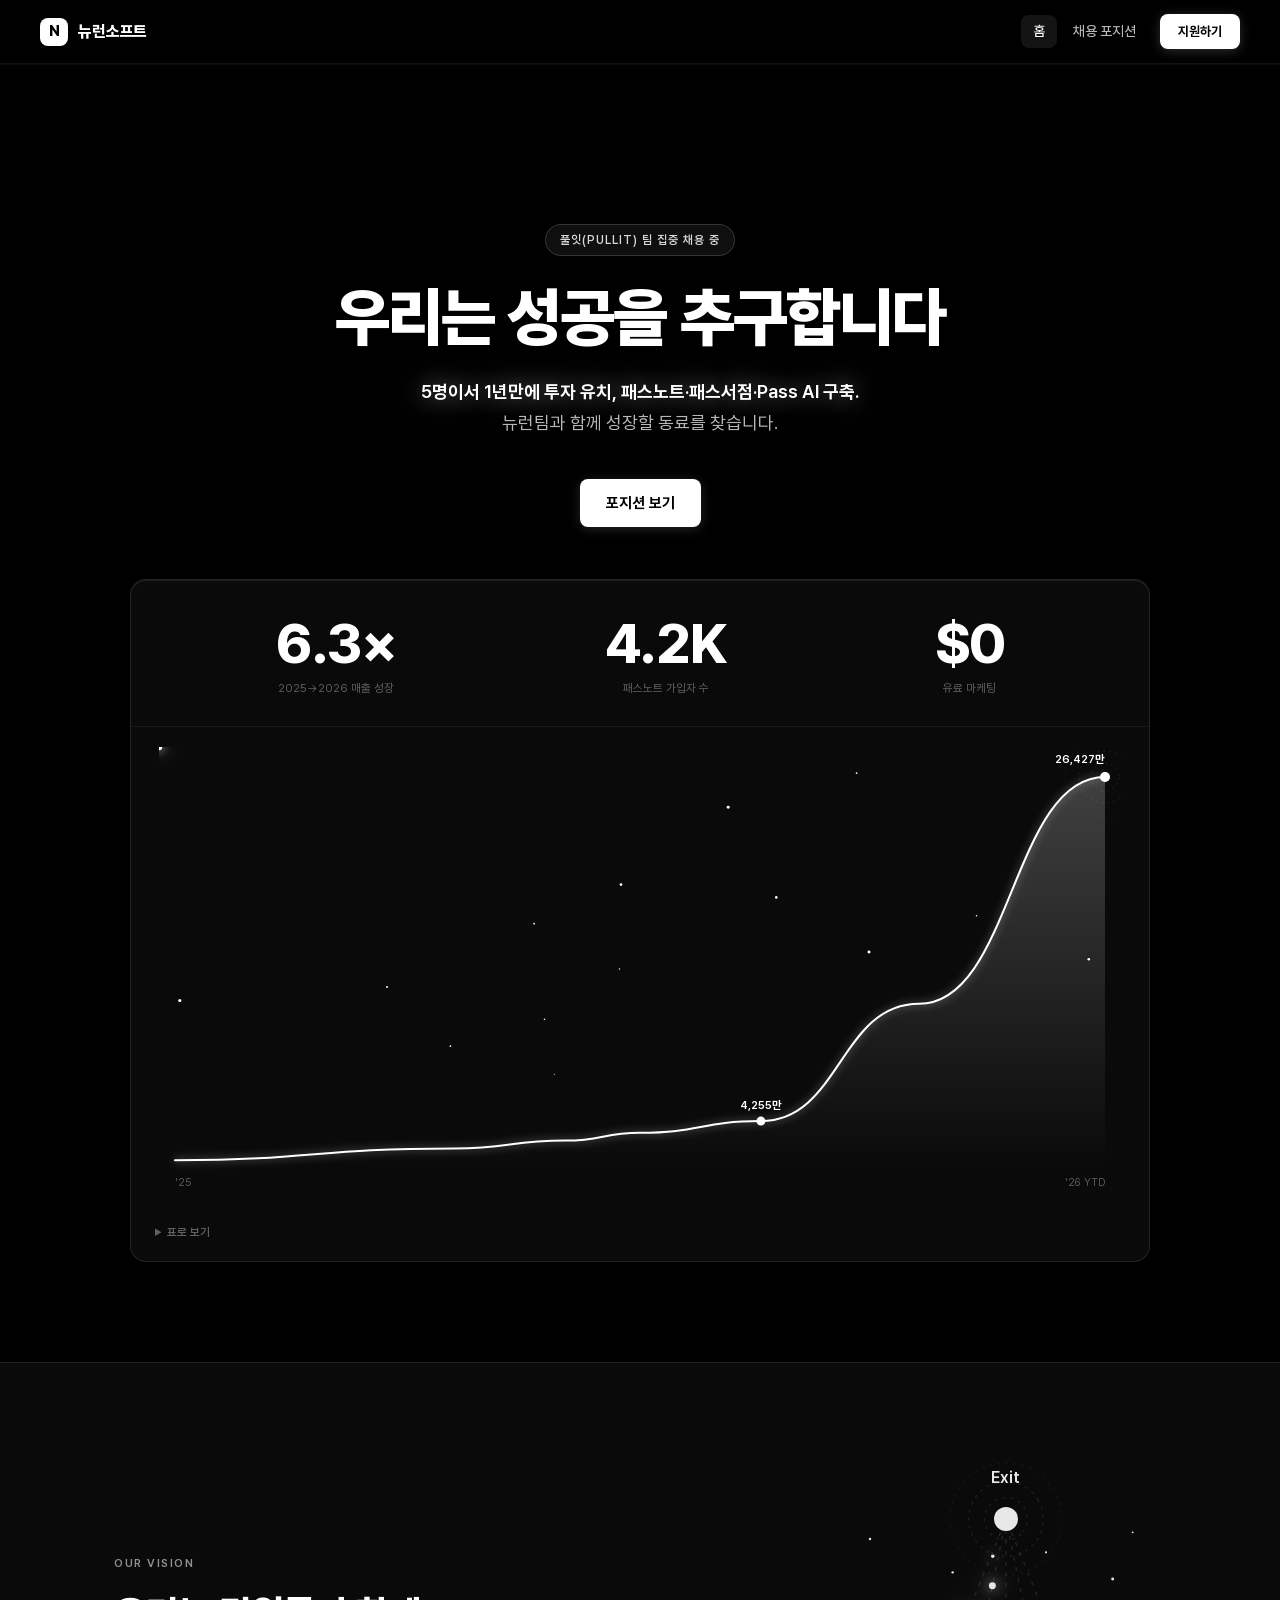
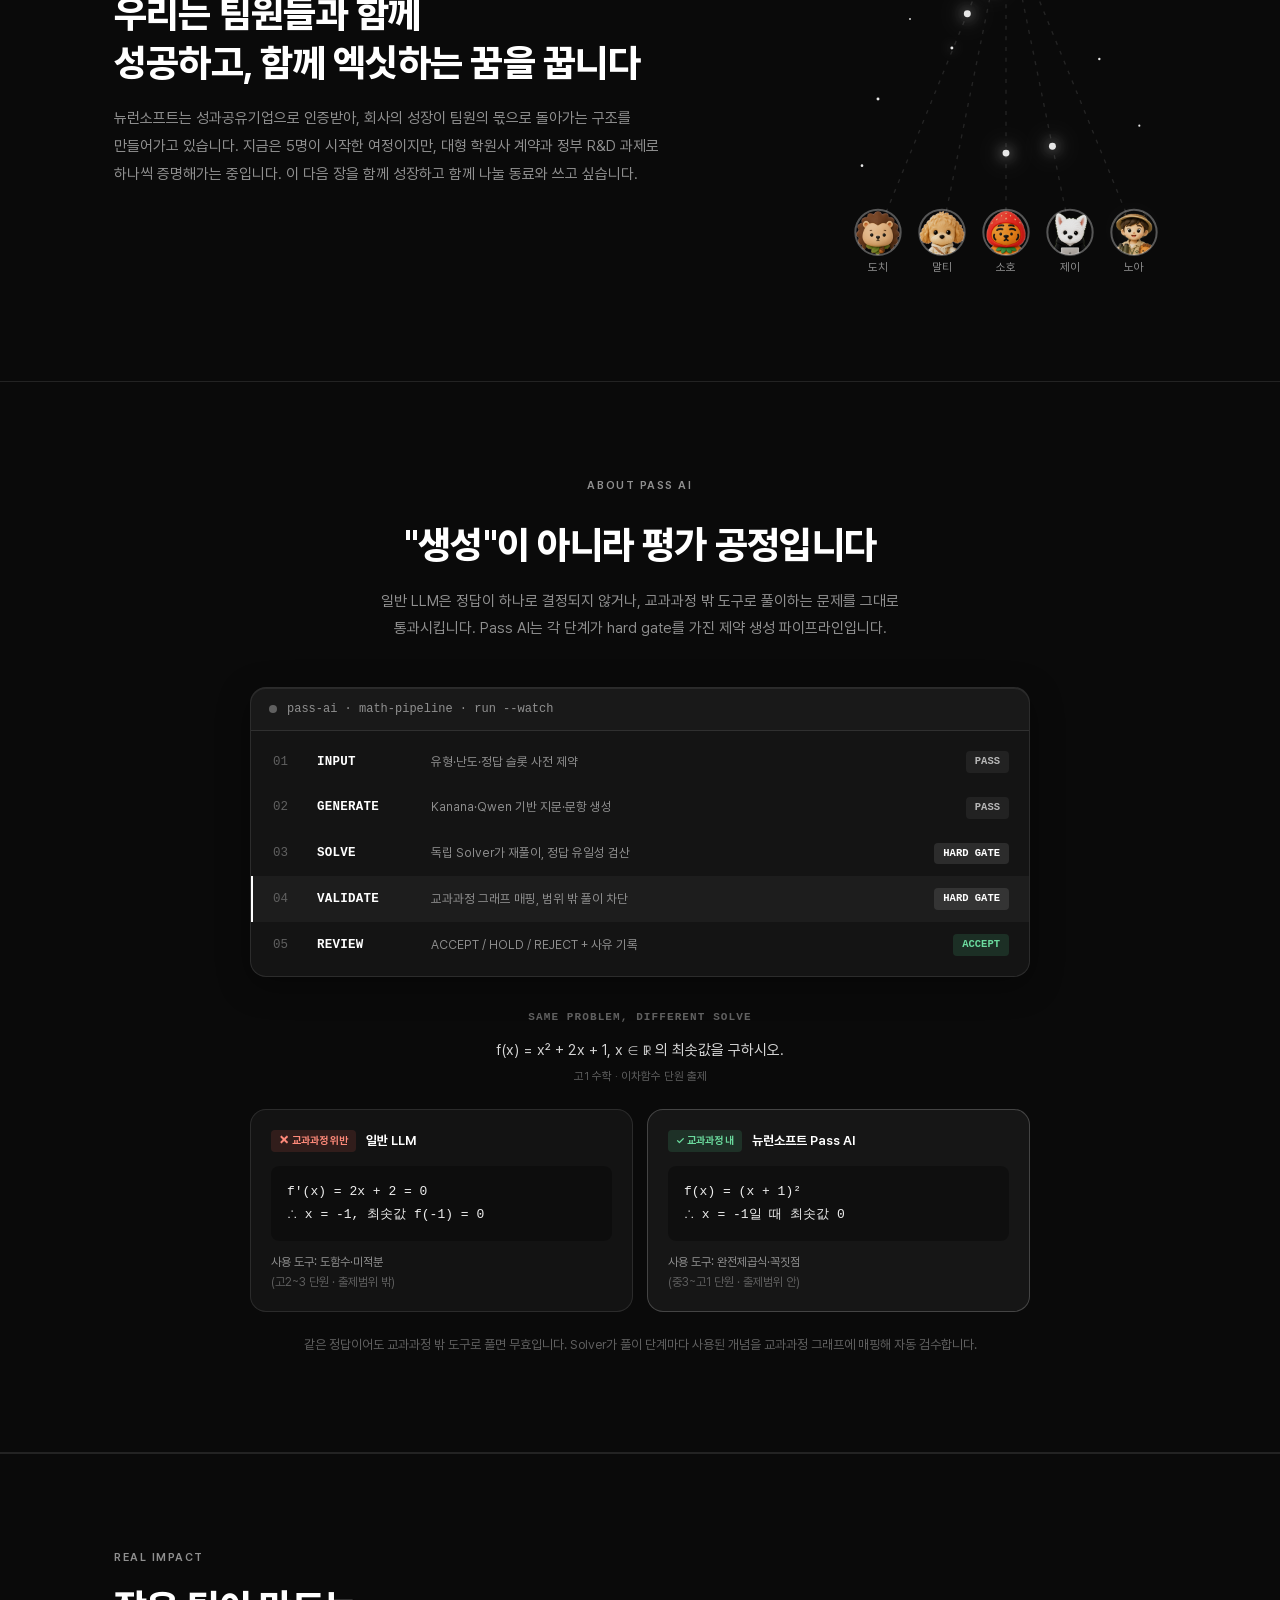
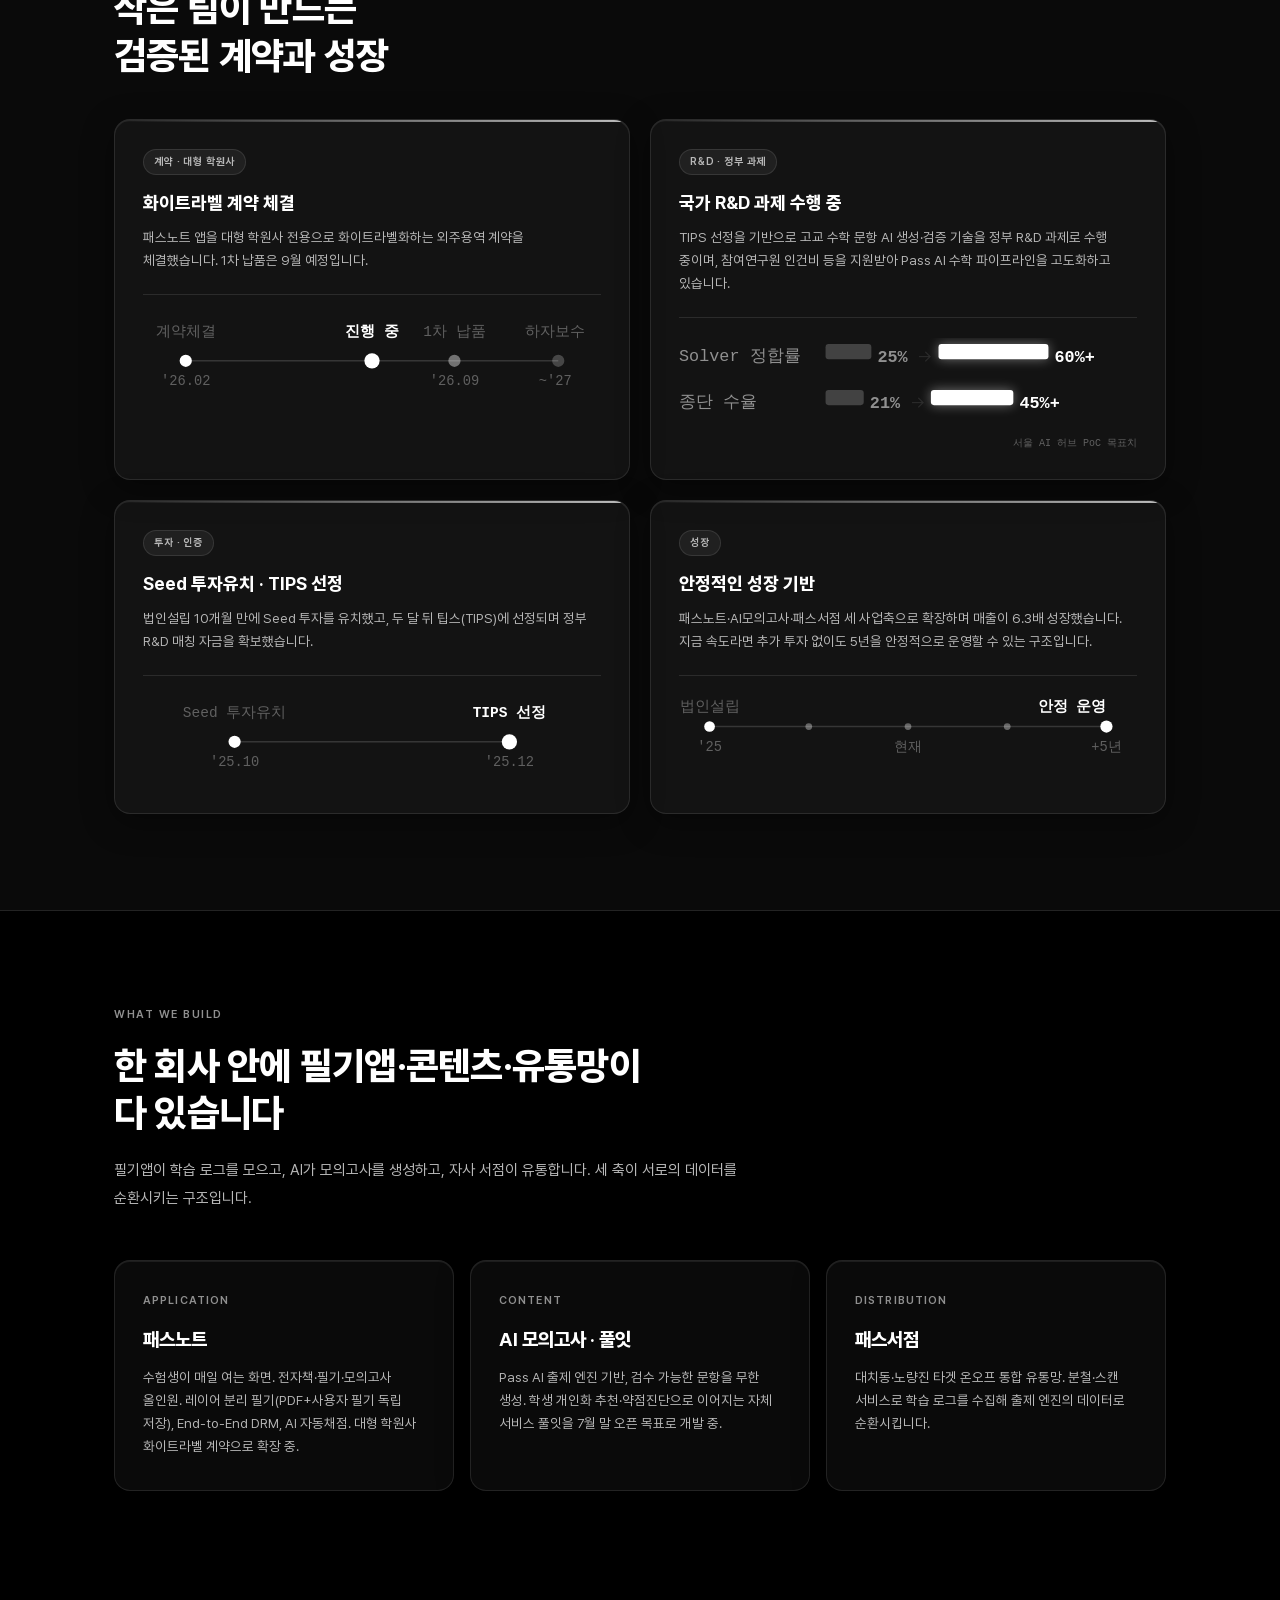
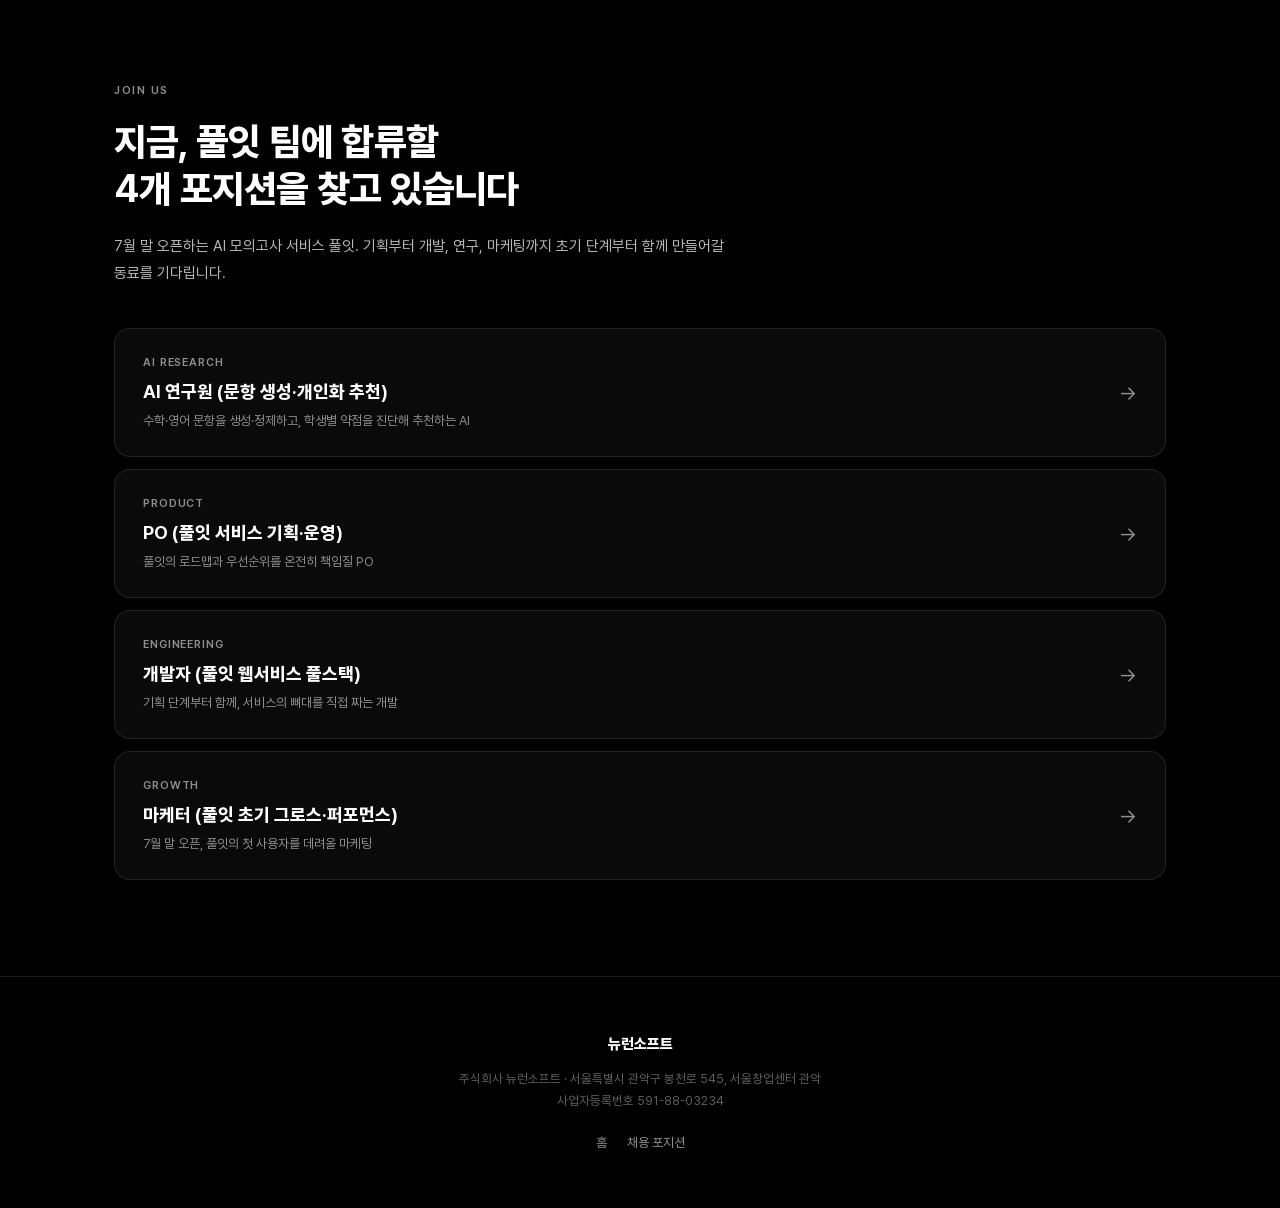
==== index.html @ b496b1a9 "fix: Selected & Backed by 마퀴 섹션 제거" ====
<!DOCTYPE html>
<html lang="ko">
<head>
  <meta charset="UTF-8" />
  <meta name="viewport" content="width=device-width, initial-scale=1.0" />
  <title>뉴런소프트 채용 | Pass AI로 K-수능 출제 표준을 만듭니다</title>
  <meta name="description" content="검수 가능한 AI로 K-수능 모의고사를 생성하는 Pass AI 엔진 팀. 뉴런소프트와 함께할 AI 연구원·PO·개발자·마케터를 찾습니다." />
  <link rel="preconnect" href="https://fonts.googleapis.com/" />
  <link rel="preconnect" href="https://fonts.gstatic.com/" crossorigin />
  <link href="https://fonts.googleapis.com/css2?family=Inter:wght@400;500;600;700;800;900&display=swap" rel="stylesheet" />
  <link rel="stylesheet" href="style.css" />
</head>
<body>

  <nav class="nav">
    <a href="index.html" class="nav-logo"><span class="nav-logo-mark">N</span>뉴런소프트</a>
    <div class="nav-links">
      <a href="index.html" class="nav-link active">홈</a>
      <a href="positions/index.html" class="nav-link">채용 포지션</a>
      <a href="positions/index.html" class="btn-apply">지원하기</a>
    </div>
  </nav>

  <!-- HERO -->
  <section class="hero">
    <div class="hero-badge">풀잇(PullIt) 팀 집중 채용 중</div>
    <h1 class="hero-title">우리는 성공을 추구합니다</h1>
    <p class="hero-desc">
      <span class="hero-desc-highlight">5명이서 1년만에 투자 유치, 패스노트·패스서점·Pass AI 구축.</span><br />
      뉴런팀과 함께 성장할 동료를 찾습니다.
    </p>
    <div class="hero-cta">
      <a href="positions/index.html" class="btn-primary">포지션 보기</a>
    </div>

    <!-- GROWTH CARD: stats + curve chart -->
    <div class="viz-root growth-card">
      <div class="growth-stats">
        <div class="growth-stat"><span class="growth-stat-num">6.3×</span><span class="growth-stat-lbl">2025→2026 매출 성장</span></div>
        <div class="growth-stat"><span class="growth-stat-num">4.2K</span><span class="growth-stat-lbl">패스노트 가입자 수</span></div>
        <div class="growth-stat"><span class="growth-stat-num">$0</span><span class="growth-stat-lbl">유료 마케팅</span></div>
      </div>
      <div class="growth-chart-area">
        <div id="revenueCurve" role="img" aria-label="2025년 매출 4,255만원에서 2026년 7월 기준 26,427만원으로 성장하는 곡선. Seed 투자 유치, TIPS 선정, 패스서점 오픈, 대형 학원사 계약 등 마일스톤 표시"></div>
      </div>
      <details class="chart-table-toggle">
        <summary>표로 보기</summary>
        <table class="chart-table">
          <thead><tr><th>시점</th><th>매출</th><th>비고</th></tr></thead>
          <tbody>
            <tr><td>2025 (연간)</td><td>4,255만원</td><td>패스노트 단일 제품</td></tr>
            <tr><td>2026 YTD (7월)</td><td>26,427만원</td><td>패스노트·AI모의고사·패스서점 3개 사업축</td></tr>
          </tbody>
        </table>
      </details>
    </div>

  </section>

  <script>
    // Revenue growth curve — real anchor points(2025 총액 · 2026 YTD 총액)만 라벨 표기,
    // 중간 마일스톤은 실제 발생 시점의 이벤트 표기이며 임의 매출 수치를 만들지 않음.
    (function () {
      var container = document.getElementById('revenueCurve');
      if (!container) return;

      // x: 0(2025.01 법인설립) ~ 1(2026.07 현재). y: 0~1 정규화(실제 수치 아님, 서사적 형태만 반영)
      var milestones = [
        { x: 0.00, y: 0.02, label: '법인설립', date: '2025.01' },
        { x: 0.30, y: 0.05, label: '패스노트 런칭', date: '2025.07' },
        { x: 0.42, y: 0.07, label: 'Seed 투자유치', date: '2025.10' },
        { x: 0.50, y: 0.09, label: 'TIPS 선정', date: '2025.12' },
        { x: 0.63, y: 0.12, label: '2025년 매출 4,255만원', date: '2025 연간', anchor: true },
        { x: 0.80, y: 0.42, label: '패스서점 오픈', date: '2026.05' },
        { x: 1.00, y: 1.00, label: '2026 YTD 매출 26,427만원', date: '2026.07', anchor: true }
      ];

      var reduceMotion = window.matchMedia && window.matchMedia('(prefers-reduced-motion: reduce)').matches;
      var starSeeds = Array.from({ length: 14 }, function () {
        return { rx: Math.random(), ry: Math.random(), r: 0.5 + Math.random() * 1.1, dur: (2.6 + Math.random() * 3.2).toFixed(2), delay: (Math.random() * 4).toFixed(2) };
      });

      function render() {
        var W = container.offsetWidth;
        if (!W) return;
        var P = { top: 30, right: 16, bottom: 28, left: 16 };
        var cW = W - P.left - P.right, cH = Math.round(cW * 0.42);
        var H = cH + P.top + P.bottom;

        var xi = function (x) { return P.left + x * cW; };
        var yi = function (y) { return P.top + cH - y * cH; };
        var pts = milestones.map(function (m) { return [xi(m.x), yi(m.y)]; });

        var path = 'M ' + pts[0][0].toFixed(1) + ' ' + pts[0][1].toFixed(1);
        for (var i = 0; i < pts.length - 1; i++) {
          var mx = (pts[i][0] + pts[i + 1][0]) / 2;
          path += ' C ' + mx.toFixed(1) + ' ' + pts[i][1].toFixed(1) + ' ' + mx.toFixed(1) + ' ' + pts[i + 1][1].toFixed(1) + ' ' + pts[i + 1][0].toFixed(1) + ' ' + pts[i + 1][1].toFixed(1);
        }
        var axisY = (P.top + cH).toFixed(1);
        var last = pts[pts.length - 1];
        var fill = path + ' L ' + last[0].toFixed(1) + ' ' + axisY + ' L ' + pts[0][0].toFixed(1) + ' ' + axisY + ' Z';

        var dots = milestones.map(function (m, i) {
          if (!m.anchor) return '';
          var p = pts[i];
          var label = m.label + ' · ' + m.date;
          return '<circle cx="' + p[0].toFixed(1) + '" cy="' + p[1].toFixed(1) + '" r="4.5" class="curve-dot curve-dot--anchor"><title>' + label + '</title></circle>';
        }).join('');

        var lastAnchor = milestones[milestones.length - 1];
        var firstAnchorIdx = milestones.findIndex(function (m) { return m.anchor; });
        var firstAnchorPt = pts[firstAnchorIdx];

        // 은은한 별빛 배경 (장식용, 데이터 아님)
        var stars = starSeeds.map(function (s) {
          var cx = (P.left + s.rx * cW).toFixed(1), cy = (P.top * 0.3 + s.ry * cH * 0.9).toFixed(1);
          var style = reduceMotion ? '' : ' style="animation-duration:' + s.dur + 's;animation-delay:-' + s.delay + 's"';
          return '<circle cx="' + cx + '" cy="' + cy + '" r="' + s.r.toFixed(2) + '" class="curve-star"' + style + '/>';
        }).join('');

        // 도착점 기준 태양계풍 궤도 링 (장식용)
        var orbit = '<g class="curve-orbit" transform="translate(' + last[0].toFixed(1) + ',' + last[1].toFixed(1) + ')">' +
          '<circle r="14" class="curve-orbit-ring" /><circle r="26" class="curve-orbit-ring" /><circle r="40" class="curve-orbit-ring curve-orbit-ring--faint" />' +
          '</g>';

        // 곡선을 따라 흐르는 빛
        var travelLight = reduceMotion ? '' :
          '<circle r="3.2" fill="#ffffff" class="curve-travel">' +
          '<animateMotion dur="4.5s" repeatCount="indefinite" rotate="auto" path="' + path + '"/>' +
          '</circle>';

        container.innerHTML =
          '<svg xmlns="http://www.w3.org/2000/svg" width="' + W + '" height="' + H + '" viewBox="0 0 ' + W + ' ' + H + '" style="display:block">' +
          '<defs>' +
          '<linearGradient id="rcG" x1="0" y1="0" x2="0" y2="1">' +
          '<stop offset="0%" stop-color="var(--accent)" stop-opacity="0.22"/>' +
          '<stop offset="100%" stop-color="var(--accent)" stop-opacity="0"/>' +
          '</linearGradient>' +
          '<filter id="rcBlur" x="-100%" y="-100%" width="300%" height="300%"><feGaussianBlur stdDeviation="3.5"/></filter>' +
          '</defs>' +
          orbit +
          stars +
          '<path d="' + fill + '" fill="url(#rcG)"/>' +
          '<path d="' + path + '" fill="none" stroke="var(--accent)" stroke-width="2" stroke-linecap="round" stroke-linejoin="round" class="curve-line"/>' +
          dots +
          travelLight +
          '<circle cx="' + last[0].toFixed(1) + '" cy="' + last[1].toFixed(1) + '" r="5" fill="var(--accent)" class="curve-dot-pulse"/>' +
          '<text x="' + firstAnchorPt[0].toFixed(1) + '" y="' + (firstAnchorPt[1] - 12).toFixed(1) + '" class="curve-label" text-anchor="middle">4,255만</text>' +
          '<text x="' + last[0].toFixed(1) + '" y="' + (last[1] - 14).toFixed(1) + '" class="curve-label" text-anchor="end">26,427만</text>' +
          '<text x="' + pts[0][0].toFixed(1) + '" y="' + (parseFloat(axisY) + 18).toFixed(1) + '" class="curve-axis" text-anchor="start">\'25</text>' +
          '<text x="' + last[0].toFixed(1) + '" y="' + (parseFloat(axisY) + 18).toFixed(1) + '" class="curve-axis" text-anchor="end">\'26 YTD</text>' +
          '</svg>';
      }

      var rafId;
      function schedule() { cancelAnimationFrame(rafId); rafId = requestAnimationFrame(render); }
      if (window.ResizeObserver) { new ResizeObserver(schedule).observe(container); }
      else { window.addEventListener('resize', schedule); }
      schedule();
    })();
  </script>


  <!-- OUR VISION -->
  <div class="section-bg" style="border-bottom:none;">
    <div class="section">
      <div class="vision-section">
        <div class="vision-section-text">
          <div class="eyebrow">Our Vision</div>
          <h2 class="vision-statement">우리는 팀원들과 함께<br />성공하고, 함께 엑싯하는 꿈을 꿉니다</h2>
          <p class="vision-body">뉴런소프트는 성과공유기업으로 인증받아, 회사의 성장이 팀원의 몫으로 돌아가는 구조를 만들어가고 있습니다. 지금은 5명이 시작한 여정이지만, 대형 학원사 계약과 정부 R&D 과제로 하나씩 증명해가는 중입니다. 이 다음 장을 함께 성장하고 함께 나눌 동료와 쓰고 싶습니다.</p>
        </div>
        <div class="vision-section-graphic" aria-hidden="true">
          <svg viewBox="0 0 240 320" width="100%" style="max-width:320px">
            <g class="vision-stars">
              <circle cx="18" cy="60" r="0.9" class="curve-star" style="animation-duration:3.4s;animation-delay:-0.6s" />
              <circle cx="200" cy="90" r="1.1" class="curve-star" style="animation-duration:4.1s;animation-delay:-1.8s" />
              <circle cx="48" cy="120" r="0.7" class="curve-star" style="animation-duration:3.8s;animation-delay:-2.5s" />
              <circle cx="190" cy="150" r="0.9" class="curve-star" style="animation-duration:2.9s;animation-delay:-0.2s" />
              <circle cx="24" cy="180" r="1.1" class="curve-star" style="animation-duration:4.4s;animation-delay:-3.1s" />
              <circle cx="215" cy="55" r="0.7" class="curve-star" style="animation-duration:3.2s;animation-delay:-1.1s" />
              <circle cx="150" cy="70" r="0.8" class="curve-star" style="animation-duration:3.9s;animation-delay:-2.0s" />
              <circle cx="80" cy="85" r="0.9" class="curve-star" style="animation-duration:3.5s;animation-delay:-0.9s" />
              <circle cx="220" cy="200" r="0.8" class="curve-star" style="animation-duration:4.2s;animation-delay:-2.8s" />
              <circle cx="12" cy="230" r="1" class="curve-star" style="animation-duration:3.6s;animation-delay:-1.4s" />
            </g>
            <g class="vision-orbit curve-orbit" transform="translate(120,45)">
              <circle r="16" class="curve-orbit-ring">
                <animateTransform attributeName="transform" type="rotate" from="0 0 0" to="360 0 0" dur="18s" repeatCount="indefinite" />
              </circle>
              <circle r="28" class="curve-orbit-ring">
                <animateTransform attributeName="transform" type="rotate" from="360 0 0" to="0 0 0" dur="26s" repeatCount="indefinite" />
              </circle>
              <circle r="42" class="curve-orbit-ring curve-orbit-ring--faint">
                <animateTransform attributeName="transform" type="rotate" from="0 0 0" to="360 0 0" dur="34s" repeatCount="indefinite" />
              </circle>
            </g>
            <g class="vision-ripple-group">
              <circle cx="120" cy="45" r="6" class="vision-ripple" style="animation-delay:0s" />
              <circle cx="120" cy="45" r="6" class="vision-ripple" style="animation-delay:-1.3s" />
              <circle cx="120" cy="45" r="6" class="vision-ripple" style="animation-delay:-2.6s" />
            </g>
            <g class="vision-comets">
              <circle r="1.3" fill="#ffffff" class="curve-travel">
                <animateMotion dur="7s" begin="-1s" repeatCount="indefinite" path="M-10 24 L250 130" />
                <animate attributeName="opacity" values="0;0;1;1;0;0" keyTimes="0;0.04;0.12;0.8;0.9;1" dur="7s" begin="-1s" repeatCount="indefinite" />
              </circle>
              <circle r="1.1" fill="#ffffff" class="curve-travel">
                <animateMotion dur="9.5s" begin="-4s" repeatCount="indefinite" path="M250 40 L-10 195" />
                <animate attributeName="opacity" values="0;0;1;1;0;0" keyTimes="0;0.04;0.12;0.8;0.9;1" dur="9.5s" begin="-4s" repeatCount="indefinite" />
              </circle>
            </g>
            <line x1="24" y1="280" x2="120" y2="45" stroke="rgba(255,255,255,0.12)" stroke-width="1" stroke-dasharray="3 5" />
            <line x1="72" y1="280" x2="120" y2="45" stroke="rgba(255,255,255,0.12)" stroke-width="1" stroke-dasharray="3 5" />
            <line x1="120" y1="280" x2="120" y2="45" stroke="rgba(255,255,255,0.12)" stroke-width="1" stroke-dasharray="3 5" />
            <line x1="168" y1="280" x2="120" y2="45" stroke="rgba(255,255,255,0.12)" stroke-width="1" stroke-dasharray="3 5" />
            <line x1="216" y1="280" x2="120" y2="45" stroke="rgba(255,255,255,0.12)" stroke-width="1" stroke-dasharray="3 5" />
            <g class="vision-travel">
              <circle r="2.6" fill="#ffffff" class="curve-travel">
                <animateMotion dur="3.2s" begin="0s" repeatCount="indefinite" path="M24 280 L120 45" />
              </circle>
              <circle r="2.6" fill="#ffffff" class="curve-travel">
                <animateMotion dur="3.6s" begin="-0.6s" repeatCount="indefinite" path="M72 280 L120 45" />
              </circle>
              <circle r="2.6" fill="#ffffff" class="curve-travel">
                <animateMotion dur="2.9s" begin="-1.4s" repeatCount="indefinite" path="M120 280 L120 45" />
              </circle>
              <circle r="2.6" fill="#ffffff" class="curve-travel">
                <animateMotion dur="3.4s" begin="-2.1s" repeatCount="indefinite" path="M168 280 L120 45" />
              </circle>
              <circle r="2.6" fill="#ffffff" class="curve-travel">
                <animateMotion dur="3.1s" begin="-0.9s" repeatCount="indefinite" path="M216 280 L120 45" />
              </circle>
            </g>
            <defs>
              <clipPath id="visionAvatar0"><circle cx="24" cy="280" r="17" /></clipPath>
              <clipPath id="visionAvatar1"><circle cx="72" cy="280" r="17" /></clipPath>
              <clipPath id="visionAvatar2"><circle cx="120" cy="280" r="17" /></clipPath>
              <clipPath id="visionAvatar3"><circle cx="168" cy="280" r="17" /></clipPath>
              <clipPath id="visionAvatar4"><circle cx="216" cy="280" r="17" /></clipPath>
            </defs>
            <g class="vision-team">
              <g class="vision-avatar">
                <image href="assets/team/dochi.png" x="2" y="258" width="44" height="44" clip-path="url(#visionAvatar0)" preserveAspectRatio="xMidYMid slice"><title>도치 · AI 연구원</title></image>
                <circle cx="24" cy="280" r="17" class="vision-avatar-ring" style="animation-delay:-0.4s" />
              </g>
              <g class="vision-avatar">
                <image href="assets/team/malti.png" x="50" y="258" width="44" height="44" clip-path="url(#visionAvatar1)" preserveAspectRatio="xMidYMid slice"><title>말티 · 팀리더</title></image>
                <circle cx="72" cy="280" r="17" class="vision-avatar-ring" style="animation-delay:-1.2s" />
              </g>
              <g class="vision-avatar">
                <image href="assets/team/soho.png" x="98" y="258" width="44" height="44" clip-path="url(#visionAvatar2)" preserveAspectRatio="xMidYMid slice"><title>소호 · PM·PO</title></image>
                <circle cx="120" cy="280" r="17" class="vision-avatar-ring" style="animation-delay:-2.0s" />
              </g>
              <g class="vision-avatar">
                <image href="assets/team/jay.png" x="146" y="258" width="44" height="44" clip-path="url(#visionAvatar3)" preserveAspectRatio="xMidYMid slice"><title>제이 · 개발자</title></image>
                <circle cx="168" cy="280" r="17" class="vision-avatar-ring" style="animation-delay:-2.8s" />
              </g>
              <g class="vision-avatar">
                <image href="assets/team/noah.png" x="194" y="258" width="44" height="44" clip-path="url(#visionAvatar4)" preserveAspectRatio="xMidYMid slice"><title>노아 · 대표</title></image>
                <circle cx="216" cy="280" r="17" class="vision-avatar-ring" style="animation-delay:-3.6s" />
              </g>
            </g>
            <g fill="rgba(255,255,255,0.6)" font-family="var(--font)" font-size="8.5" text-anchor="middle">
              <text x="24" y="309">도치</text>
              <text x="72" y="309">말티</text>
              <text x="120" y="309">소호</text>
              <text x="168" y="309">제이</text>
              <text x="216" y="309">노아</text>
            </g>
            <circle cx="120" cy="45" r="9" fill="#ffffff" class="curve-dot-pulse" />
            <text x="120" y="18" text-anchor="middle" fill="#ffffff" font-family="var(--font)" font-size="12" font-weight="700">Exit</text>
          </svg>
        </div>
      </div>
    </div>
  </div>

  <!-- ABOUT PASS AI -->
  <div class="section-bg">
    <div class="section">
      <div class="vision-block">
        <div class="eyebrow">About Pass AI</div>
        <h2 class="vision-statement">"생성"이 아니라 평가 공정입니다</h2>
        <p class="vision-body">일반 LLM은 정답이 하나로 결정되지 않거나, 교과과정 밖 도구로 풀이하는 문제를 그대로 통과시킵니다. Pass AI는 각 단계가 hard gate를 가진 제약 생성 파이프라인입니다.</p>
      </div>

      <!-- LIVE PIPELINE -->
      <div class="pipe-console">
        <div class="pipe-console-head">
          <span class="pipe-console-dot"></span>
          <span class="pipe-console-title">pass-ai · math-pipeline · run --watch</span>
        </div>
        <div class="pipe-rows" id="pipeRows">
          <div class="pipe-row" data-stage="0">
            <span class="pipe-num">01</span><span class="pipe-name">INPUT</span>
            <span class="pipe-desc">유형·난도·정답 슬롯 사전 제약</span>
            <span class="pipe-gate pipe-gate--pass">PASS</span>
          </div>
          <div class="pipe-row" data-stage="1">
            <span class="pipe-num">02</span><span class="pipe-name">GENERATE</span>
            <span class="pipe-desc">Kanana·Qwen 기반 지문·문항 생성</span>
            <span class="pipe-gate pipe-gate--pass">PASS</span>
          </div>
          <div class="pipe-row" data-stage="2">
            <span class="pipe-num">03</span><span class="pipe-name">SOLVE</span>
            <span class="pipe-desc">독립 Solver가 재풀이, 정답 유일성 검산</span>
            <span class="pipe-gate pipe-gate--hard">HARD GATE</span>
          </div>
          <div class="pipe-row" data-stage="3">
            <span class="pipe-num">04</span><span class="pipe-name">VALIDATE</span>
            <span class="pipe-desc">교과과정 그래프 매핑, 범위 밖 풀이 차단</span>
            <span class="pipe-gate pipe-gate--hard">HARD GATE</span>
          </div>
          <div class="pipe-row" data-stage="4">
            <span class="pipe-num">05</span><span class="pipe-name">REVIEW</span>
            <span class="pipe-desc">ACCEPT / HOLD / REJECT + 사유 기록</span>
            <span class="pipe-gate pipe-gate--final" id="pipeFinalGate">ACCEPT</span>
          </div>
        </div>
      </div>

      <!-- WORKED EXAMPLE -->
      <div class="example-block">
        <div class="example-eyebrow">Same Problem, Different Solve</div>
        <div class="example-problem">f(x) = x² + 2x + 1, x ∈ ℝ 의 최솟값을 구하시오. <span class="example-tag">고1 수학 · 이차함수 단원 출제</span></div>
        <div class="example-grid">
          <div class="example-col">
            <div class="example-col-head"><span class="example-badge example-badge--no">✕ 교과과정 위반</span>일반 LLM</div>
            <pre class="example-code">f'(x) = 2x + 2 = 0
∴ x = -1, 최솟값 f(-1) = 0</pre>
            <div class="example-tool">사용 도구: 도함수·미적분 <span class="example-tool-note">(고2~3 단원 · 출제범위 밖)</span></div>
          </div>
          <div class="example-col example-col--highlight">
            <div class="example-col-head"><span class="example-badge example-badge--yes">✓ 교과과정 내</span>뉴런소프트 Pass AI</div>
            <pre class="example-code">f(x) = (x + 1)²
∴ x = -1일 때 최솟값 0</pre>
            <div class="example-tool">사용 도구: 완전제곱식·꼭짓점 <span class="example-tool-note">(중3~고1 단원 · 출제범위 안)</span></div>
          </div>
        </div>
        <p class="example-foot">같은 정답이어도 교과과정 밖 도구로 풀면 무효입니다. Solver가 풀이 단계마다 사용된 개념을 교과과정 그래프에 매핑해 자동 검수합니다.</p>
      </div>
    </div>
  </div>

  <script>
    // 파이프라인 콘솔 — 순차 하이라이트 + ACCEPT/REJECT 교대 표시(장식, 실제 판정 데이터 아님)
    (function () {
      var rows = document.querySelectorAll('#pipeRows .pipe-row');
      var gate = document.getElementById('pipeFinalGate');
      if (!rows.length) return;
      var reduceMotion = window.matchMedia && window.matchMedia('(prefers-reduced-motion: reduce)').matches;
      if (reduceMotion) { rows[rows.length - 1].classList.add('is-active'); return; }
      var i = 0, cycle = 0;
      setInterval(function () {
        rows.forEach(function (r) { r.classList.remove('is-active'); });
        rows[i].classList.add('is-active');
        if (i === rows.length - 1) {
          cycle++;
          gate.textContent = (cycle % 4 === 3) ? 'REJECT' : 'ACCEPT';
          gate.className = 'pipe-gate pipe-gate--final ' + ((cycle % 4 === 3) ? 'pipe-gate--reject-flash' : 'pipe-gate--accept-flash');
        }
        i = (i + 1) % rows.length;
      }, 650);
    })();
  </script>

  <!-- PROOF POINTS (Impact) -->
  <div class="section-bg proof-section">
    <div class="section">
      <div class="eyebrow">Real Impact</div>
      <h2 class="section-title">작은 팀이 만드는<br />검증된 계약과 성장</h2>
      <div class="proof-grid">
        <div class="proof-card">
          <div class="proof-eyebrow">계약 · 대형 학원사</div>
          <div class="proof-headline">화이트라벨 계약 체결</div>
          <div class="proof-body">패스노트 앱을 대형 학원사 전용으로 화이트라벨화하는 외주용역 계약을 체결했습니다. 1차 납품은 9월 예정입니다.</div>
          <div class="proof-viz">
            <svg viewBox="0 0 300 54" width="100%" role="img" aria-label="계약체결 2026년 2월, 현재 진행 중, 1차 납품 2026년 9월 예정, 하자보수 2027년까지">
              <line x1="28" y1="30" x2="272" y2="30" stroke="rgba(255,255,255,0.15)" stroke-width="1"/>
              <circle cx="28" cy="30" r="4" fill="#ffffff"/>
              <text x="28" y="14" class="proof-viz-label" text-anchor="middle">계약체결</text>
              <text x="28" y="46" class="proof-viz-date" text-anchor="middle">'26.02</text>
              <circle cx="150" cy="30" r="5" fill="#ffffff" class="curve-dot-pulse"/>
              <text x="150" y="14" class="proof-viz-label proof-viz-label--now" text-anchor="middle">진행 중</text>
              <circle cx="204" cy="30" r="4" fill="rgba(255,255,255,0.4)"/>
              <text x="204" y="14" class="proof-viz-label" text-anchor="middle">1차 납품</text>
              <text x="204" y="46" class="proof-viz-date" text-anchor="middle">'26.09</text>
              <circle cx="272" cy="30" r="4" fill="rgba(255,255,255,0.22)"/>
              <text x="270" y="14" class="proof-viz-label" text-anchor="middle">하자보수</text>
              <text x="270" y="46" class="proof-viz-date" text-anchor="middle">~'27</text>
            </svg>
          </div>
        </div>
        <div class="proof-card">
          <div class="proof-eyebrow">R&D · 정부 과제</div>
          <div class="proof-headline">국가 R&D 과제 수행 중</div>
          <div class="proof-body">TIPS 선정을 기반으로 고교 수학 문항 AI 생성·검증 기술을 정부 R&D 과제로 수행 중이며, 참여연구원 인건비 등을 지원받아 Pass AI 수학 파이프라인을 고도화하고 있습니다.</div>
          <div class="proof-viz">
            <svg viewBox="0 0 300 56" width="100%" role="img" aria-label="Solver 정합률 25%에서 목표 60% 이상으로, 종단 수율 21%에서 목표 45% 이상으로 개선 목표">
              <text x="0" y="12" class="proof-viz-metric">Solver 정합률</text>
              <rect x="96" y="4" width="30" height="10" fill="rgba(255,255,255,0.2)" rx="2"/>
              <text x="130" y="13" class="proof-viz-pct">25%</text>
              <text x="156" y="13" class="proof-viz-arrow">→</text>
              <rect x="170" y="4" width="72" height="10" fill="#ffffff" rx="2" class="proof-viz-bar--target" style="--w:72px"/>
              <text x="246" y="13" class="proof-viz-pct proof-viz-pct--target">60%+</text>

              <text x="0" y="42" class="proof-viz-metric">종단 수율</text>
              <rect x="96" y="34" width="25" height="10" fill="rgba(255,255,255,0.2)" rx="2"/>
              <text x="125" y="43" class="proof-viz-pct">21%</text>
              <text x="151" y="43" class="proof-viz-arrow">→</text>
              <rect x="165" y="34" width="54" height="10" fill="#ffffff" rx="2" class="proof-viz-bar--target" style="--w:54px;animation-delay:0.3s"/>
              <text x="223" y="43" class="proof-viz-pct proof-viz-pct--target">45%+</text>
            </svg>
            <div class="proof-viz-foot">서울 AI 허브 PoC 목표치</div>
          </div>
        </div>
        <div class="proof-card">
          <div class="proof-eyebrow">투자 · 인증</div>
          <div class="proof-headline">Seed 투자유치 · TIPS 선정</div>
          <div class="proof-body">법인설립 10개월 만에 Seed 투자를 유치했고, 두 달 뒤 팁스(TIPS)에 선정되며 정부 R&D 매칭 자금을 확보했습니다.</div>
          <div class="proof-viz">
            <svg viewBox="0 0 300 54" width="100%" role="img" aria-label="Seed 투자유치 2025년 10월, TIPS 선정 2025년 12월">
              <line x1="60" y1="30" x2="240" y2="30" stroke="rgba(255,255,255,0.15)" stroke-width="1"/>
              <circle cx="60" cy="30" r="4" fill="#ffffff"/>
              <text x="60" y="14" class="proof-viz-label" text-anchor="middle">Seed 투자유치</text>
              <text x="60" y="46" class="proof-viz-date" text-anchor="middle">'25.10</text>
              <circle cx="240" cy="30" r="5" fill="#ffffff" class="curve-dot-pulse"/>
              <text x="240" y="14" class="proof-viz-label proof-viz-label--now" text-anchor="middle">TIPS 선정</text>
              <text x="240" y="46" class="proof-viz-date" text-anchor="middle">'25.12</text>
            </svg>
          </div>
        </div>
        <div class="proof-card">
          <div class="proof-eyebrow">성장</div>
          <div class="proof-headline">안정적인 성장 기반</div>
          <div class="proof-body">패스노트·AI모의고사·패스서점 세 사업축으로 확장하며 매출이 6.3배 성장했습니다. 지금 속도라면 추가 투자 없이도 5년을 안정적으로 운영할 수 있는 구조입니다.</div>
          <div class="proof-viz">
            <svg viewBox="0 0 300 42" width="100%" role="img" aria-label="법인설립 시점부터 향후 5년까지 안정적으로 운영 가능한 재무 구조">
              <line x1="20" y1="20" x2="280" y2="20" stroke="rgba(255,255,255,0.15)" stroke-width="1"/>
              <circle cx="20" cy="20" r="3.5" fill="#ffffff"/>
              <circle cx="85" cy="20" r="2.2" fill="rgba(255,255,255,0.35)"/>
              <circle cx="150" cy="20" r="2.2" fill="rgba(255,255,255,0.35)"/>
              <circle cx="215" cy="20" r="2.2" fill="rgba(255,255,255,0.35)"/>
              <circle cx="280" cy="20" r="4" fill="#ffffff" class="curve-dot-pulse"/>
              <text x="20" y="10" class="proof-viz-label" text-anchor="middle">법인설립</text>
              <text x="280" y="10" class="proof-viz-label proof-viz-label--now" text-anchor="end">안정 운영</text>
              <text x="20" y="36" class="proof-viz-date" text-anchor="middle">'25</text>
              <text x="150" y="36" class="proof-viz-date" text-anchor="middle">현재</text>
              <text x="280" y="36" class="proof-viz-date" text-anchor="middle">+5년</text>
            </svg>
          </div>
        </div>
      </div>
    </div>
  </div>

  <!-- PRODUCTS -->
  <div class="section">
    <div class="eyebrow">What We Build</div>
    <h2 class="section-title">한 회사 안에 필기앱·콘텐츠·유통망이<br />다 있습니다</h2>
    <p class="section-body">필기앱이 학습 로그를 모으고, AI가 모의고사를 생성하고, 자사 서점이 유통합니다. 세 축이 서로의 데이터를 순환시키는 구조입니다.</p>

    <div class="pillars-grid">
      <div class="pillar-card">
        <div class="pillar-label">Application</div>
        <div class="pillar-title">패스노트</div>
        <div class="pillar-desc">수험생이 매일 여는 화면. 전자책·필기·모의고사 올인원. 레이어 분리 필기(PDF+사용자 필기 독립 저장), End-to-End DRM, AI 자동채점. 대형 학원사 화이트라벨 계약으로 확장 중.</div>
      </div>
      <div class="pillar-card">
        <div class="pillar-label">Content</div>
        <div class="pillar-title">AI 모의고사 · 풀잇</div>
        <div class="pillar-desc">Pass AI 출제 엔진 기반, 검수 가능한 문항을 무한 생성. 학생 개인화 추천·약점진단으로 이어지는 자체 서비스 풀잇을 7월 말 오픈 목표로 개발 중.</div>
      </div>
      <div class="pillar-card">
        <div class="pillar-label">Distribution</div>
        <div class="pillar-title">패스서점</div>
        <div class="pillar-desc">대치동·노량진 타겟 온오프 통합 유통망. 분철·스캔 서비스로 학습 로그를 수집해 출제 엔진의 데이터로 순환시킵니다.</div>
      </div>
    </div>
  </div>

  <!-- OPEN POSITIONS PREVIEW -->
  <div class="section">
    <div class="eyebrow">Join Us</div>
    <h2 class="section-title">지금, 풀잇 팀에 합류할<br />4개 포지션을 찾고 있습니다</h2>
    <p class="section-body">7월 말 오픈하는 AI 모의고사 서비스 풀잇. 기획부터 개발, 연구, 마케팅까지 초기 단계부터 함께 만들어갈 동료를 기다립니다.</p>

    <div class="positions-list">
      <a href="positions/ai-researcher/index.html" class="position-card">
        <div class="position-main">
          <div class="position-team">AI Research</div>
          <div class="position-title">AI 연구원 (문항 생성·개인화 추천)</div>
          <div class="position-tagline">수학·영어 문항을 생성·정제하고, 학생별 약점을 진단해 추천하는 AI</div>
        </div>
        <div class="position-arrow">→</div>
      </a>
      <a href="positions/po/index.html" class="position-card">
        <div class="position-main">
          <div class="position-team">Product</div>
          <div class="position-title">PO (풀잇 서비스 기획·운영)</div>
          <div class="position-tagline">풀잇의 로드맵과 우선순위를 온전히 책임질 PO</div>
        </div>
        <div class="position-arrow">→</div>
      </a>
      <a href="positions/developer/index.html" class="position-card">
        <div class="position-main">
          <div class="position-team">Engineering</div>
          <div class="position-title">개발자 (풀잇 웹서비스 풀스택)</div>
          <div class="position-tagline">기획 단계부터 함께, 서비스의 뼈대를 직접 짜는 개발</div>
        </div>
        <div class="position-arrow">→</div>
      </a>
      <a href="positions/marketer/index.html" class="position-card">
        <div class="position-main">
          <div class="position-team">Growth</div>
          <div class="position-title">마케터 (풀잇 초기 그로스·퍼포먼스)</div>
          <div class="position-tagline">7월 말 오픈, 풀잇의 첫 사용자를 데려올 마케팅</div>
        </div>
        <div class="position-arrow">→</div>
      </a>
    </div>
  </div>

  <footer class="footer">
    <div class="footer-logo">뉴런소프트</div>
    <div class="footer-meta">
      주식회사 뉴런소프트 · 서울특별시 관악구 봉천로 545, 서울창업센터 관악<br />
      사업자등록번호 591-88-03234
    </div>
    <div class="footer-links">
      <a href="index.html">홈</a>
      <a href="positions/index.html">채용 포지션</a>
    </div>
  </footer>

</body>
</html>
---- style.css ----
/* 뉴런소프트 채용 홈페이지 — 공통 스타일 */

@font-face {
  font-family: 'Pyeojin Gothic';
  src: url('PyeojinGothic.v1.3/web/woff2/PyeojinGothic-Regular.woff2') format('woff2');
  font-weight: 400;
  font-style: normal;
  font-display: swap;
}
@font-face {
  font-family: 'Pyeojin Gothic';
  src: url('PyeojinGothic.v1.3/web/woff2/PyeojinGothic-Medium.woff2') format('woff2');
  font-weight: 500;
  font-style: normal;
  font-display: swap;
}
@font-face {
  font-family: 'Pyeojin Gothic';
  src: url('PyeojinGothic.v1.3/web/woff2/PyeojinGothic-Semibold.woff2') format('woff2');
  font-weight: 600;
  font-style: normal;
  font-display: swap;
}
@font-face {
  font-family: 'Pyeojin Gothic';
  src: url('PyeojinGothic.v1.3/web/woff2/PyeojinGothic-Bold.woff2') format('woff2');
  font-weight: 700;
  font-style: normal;
  font-display: swap;
}
@font-face {
  font-family: 'Pyeojin Gothic';
  src: url('PyeojinGothic.v1.3/web/woff2/PyeojinGothic-Extrabold.woff2') format('woff2');
  font-weight: 800;
  font-style: normal;
  font-display: swap;
}
@font-face {
  font-family: 'Pyeojin Gothic';
  src: url('PyeojinGothic.v1.3/web/woff2/PyeojinGothic-Black.woff2') format('woff2');
  font-weight: 900;
  font-style: normal;
  font-display: swap;
}

:root {
  --black: #000000;
  --white: #ffffff;
  --gray-900: #0a0a0a;
  --gray-800: #141414;
  --gray-700: #1e1e1e;
  --gray-600: #2a2a2a;
  --gray-500: #606060;
  --gray-400: #909090;
  --gray-300: #b8b8b8;
  --gray-200: #d8d8d8;
  --gray-100: #eeeeee;

  /* 모노크롬 — 도르 레퍼런스처럼 컬러 액센트 없이 흑백그레이만 사용 */
  --accent: #ffffff;
  --accent-dim: rgba(255, 255, 255, 0.06);
  --accent-border: rgba(255, 255, 255, 0.15);

  --glass-bg: rgba(255, 255, 255, 0.04);
  --glass-bg-hover: rgba(255, 255, 255, 0.07);
  --glass-border: rgba(255, 255, 255, 0.1);
  --glass-border-hover: rgba(255, 255, 255, 0.2);
  --glass-shadow: 0 8px 32px rgba(0, 0, 0, 0.36), inset 0 1px 0 rgba(255, 255, 255, 0.08);
  --glass-shadow-hover: 0 16px 48px rgba(0, 0, 0, 0.48), inset 0 1px 0 rgba(255, 255, 255, 0.14);
  --glass-blur: blur(36px) saturate(180%);

  --font: 'Pyeojin Gothic', 'Inter', -apple-system, BlinkMacSystemFont, 'Malgun Gothic', sans-serif;
  --font-mono: ui-monospace, 'SF Mono', 'JetBrains Mono', Menlo, monospace;
  --radius-sm: 8px;
  --radius-md: 16px;
  --radius-lg: 24px;
  --t: 0.22s ease;
  --max: 1100px;
}

* { box-sizing: border-box; margin: 0; padding: 0; }

html { scroll-behavior: smooth; }

body {
  background: var(--black);
  color: var(--white);
  font-family: var(--font);
  line-height: 1.5;
  -webkit-font-smoothing: antialiased;
  overflow-x: hidden;
  word-break: keep-all;
  overflow-wrap: break-word;
}

a { color: inherit; text-decoration: none; }
img { max-width: 100%; display: block; }

/* ---------- Nav ---------- */
body { padding-top: 64px; }
.nav {
  position: fixed;
  top: 0; left: 0; right: 0;
  z-index: 100;
  display: flex;
  align-items: center;
  justify-content: space-between;
  padding: 0 40px;
  height: 64px;
  background: rgba(0, 0, 0, 0.5);
  backdrop-filter: blur(48px) saturate(200%);
  -webkit-backdrop-filter: blur(48px) saturate(200%);
  border-bottom: 1px solid rgba(255, 255, 255, 0.07);
  box-shadow: 0 1px 0 rgba(255, 255, 255, 0.04);
}
.nav-logo { display: flex; align-items: center; gap: 10px; font-weight: 800; font-size: 16px; letter-spacing: -0.01em; }
.nav-logo-mark {
  display: inline-flex; align-items: center; justify-content: center;
  width: 28px; height: 28px;
  border-radius: var(--radius-sm);
  background: var(--white);
  color: var(--black);
  font-weight: 900;
  font-size: 15px;
  letter-spacing: 0;
  flex-shrink: 0;
}
.nav-links { display: flex; align-items: center; gap: 4px; }
.nav-link {
  font-size: 14px; color: var(--gray-300); font-weight: 500;
  padding: 6px 12px; border-radius: var(--radius-sm);
  white-space: nowrap;
  transition: color var(--t), background var(--t);
}
.nav-link:hover { color: var(--white); background: rgba(255, 255, 255, 0.07); }
.nav-link.active { color: var(--white); background: rgba(255, 255, 255, 0.08); }
.btn-apply {
  display: inline-block;
  padding: 8px 18px;
  background: var(--white);
  color: var(--black);
  border-radius: var(--radius-sm);
  font-size: 13px;
  font-weight: 700;
  margin-left: 8px;
  box-shadow: 0 2px 12px rgba(255, 255, 255, 0.18);
  transition: opacity var(--t), box-shadow var(--t);
}
.btn-apply:hover { opacity: 0.88; box-shadow: 0 4px 20px rgba(255, 255, 255, 0.28); }

/* ---------- Section shell ---------- */
.section { max-width: var(--max); margin: 0 auto; padding: 96px 24px; }
.section-bg { border-top: 1px solid var(--glass-border); border-bottom: 1px solid var(--glass-border); background: var(--gray-900); }
.eyebrow {
  font-size: 11px;
  font-weight: 700;
  letter-spacing: 0.14em;
  text-transform: uppercase;
  color: var(--gray-400);
  margin-bottom: 18px;
}
.section-title { font-size: clamp(26px, 4vw, 38px); font-weight: 800; letter-spacing: -0.02em; line-height: 1.25; }
.section-body { font-size: 15px; color: var(--gray-300); line-height: 1.85; margin-top: 20px; max-width: 640px; }

/* ---------- Hero ---------- */
.hero { max-width: var(--max); margin: 0 auto; padding: 160px 40px 100px; text-align: center; }
.hero-badge {
  display: inline-block;
  padding: 6px 14px;
  border-radius: 100px;
  background: rgba(255, 255, 255, 0.06);
  border: 1px solid rgba(255, 255, 255, 0.15);
  color: var(--gray-200);
  font-size: 12px;
  font-weight: 600;
  letter-spacing: 0.08em;
  text-transform: uppercase;
  margin-bottom: 28px;
}
.hero-title { font-size: clamp(28px, 5vw, 68px); font-weight: 900; letter-spacing: -0.03em; line-height: 1.06; margin-bottom: 24px; }
.hero-desc { font-size: clamp(15px, 2vw, 18px); color: var(--gray-300); line-height: 1.75; margin: 0 auto 0; max-width: 560px; }
.hero-desc-highlight { color: #ffffff; font-weight: 700; text-shadow: 0 0 24px rgba(255, 255, 255, 0.6), 0 0 48px rgba(255, 255, 255, 0.2); }
.hero-cta { margin-top: 40px; display: flex; gap: 12px; justify-content: center; flex-wrap: wrap; }
.btn-primary {
  display: inline-block;
  padding: 13px 26px;
  background: var(--white);
  color: var(--black);
  border-radius: var(--radius-sm);
  font-size: 15px;
  font-weight: 700;
  box-shadow: 0 2px 12px rgba(255, 255, 255, 0.15);
  transition: opacity var(--t), box-shadow var(--t);
}
.btn-primary:hover { opacity: 0.9; box-shadow: 0 4px 24px rgba(255, 255, 255, 0.25); }
.btn-secondary {
  display: inline-block;
  padding: 12px 26px;
  background: var(--glass-bg);
  backdrop-filter: blur(16px);
  -webkit-backdrop-filter: blur(16px);
  border: 1px solid var(--glass-border);
  border-radius: var(--radius-sm);
  font-size: 15px;
  font-weight: 600;
  color: var(--white);
  transition: background var(--t), border-color var(--t);
}
.btn-secondary:hover { background: var(--glass-bg-hover); border-color: var(--glass-border-hover); }

/* ---------- Badge (meta chip) ---------- */
.badge {
  padding: 8px 16px;
  border-radius: 999px;
  background: var(--glass-bg);
  border: 1px solid var(--glass-border);
  font-size: 12.5px;
  font-weight: 600;
  color: var(--gray-200);
}

/* ---------- Pillars (product cards) ---------- */
.pillars-grid { display: grid; grid-template-columns: repeat(3, 1fr); gap: 16px; margin-top: 48px; }
.pillar-card {
  background: var(--glass-bg);
  backdrop-filter: var(--glass-blur);
  -webkit-backdrop-filter: var(--glass-blur);
  border: 1px solid var(--glass-border);
  border-radius: var(--radius-md);
  box-shadow: var(--glass-shadow);
  padding: 32px 28px;
  transition: background var(--t), border-color var(--t), box-shadow var(--t), transform var(--t);
}
.pillar-card:hover { background: var(--glass-bg-hover); border-color: var(--glass-border-hover); box-shadow: var(--glass-shadow-hover); transform: translateY(-3px); }
.pillar-label { font-size: 11px; font-weight: 700; letter-spacing: 0.1em; text-transform: uppercase; color: var(--gray-400); margin-bottom: 16px; }
.pillar-title { font-size: 19px; font-weight: 800; margin-bottom: 12px; }
.pillar-desc { font-size: 13.5px; color: var(--gray-300); line-height: 1.7; }

/* ---------- Vision section (2-col: text + graphic) ---------- */
.vision-section { display: grid; grid-template-columns: 1fr 320px; gap: 64px; align-items: center; }
.vision-statement { font-size: clamp(24px, 3.6vw, 38px); font-weight: 800; letter-spacing: -0.02em; line-height: 1.28; color: var(--white); text-wrap: balance; }
.vision-body { font-size: 15px; color: var(--gray-400); line-height: 1.85; max-width: 560px; margin-top: 18px; }
.vision-section-graphic { display: flex; justify-content: center; align-items: center; opacity: 0.9; }
@media (max-width: 860px) { .vision-section { grid-template-columns: 1fr; gap: 32px; } }

/* ---------- About block (centered statement + 3-feature grid) ---------- */
.vision-block { text-align: center; display: flex; flex-direction: column; align-items: center; gap: 8px; }
.vision-block .vision-statement { max-width: 640px; }
.vision-block .vision-body { margin-top: 10px; }
.vision-features { display: grid; grid-template-columns: repeat(3, 1fr); gap: 16px; width: 100%; margin-top: 36px; }
.vision-feature { text-align: left; padding: 28px 24px; background: var(--glass-bg); border: 1px solid var(--glass-border); border-radius: var(--radius-md); transition: background var(--t), border-color var(--t); }
.vision-feature:hover { background: var(--glass-bg-hover); border-color: var(--glass-border-hover); }
.vision-feature-icon { width: 36px; height: 36px; border-radius: 9px; background: rgba(255,255,255,0.05); border: 1px solid rgba(255,255,255,0.1); display: flex; align-items: center; justify-content: center; color: var(--white); font-weight: 800; font-size: 13px; margin-bottom: 18px; }
.vision-feature-label { font-size: 10px; font-weight: 700; letter-spacing: 0.12em; text-transform: uppercase; color: var(--gray-500); margin-bottom: 10px; }
.vision-feature-title { font-size: 15.5px; font-weight: 700; margin-bottom: 8px; line-height: 1.35; }
.vision-feature-desc { font-size: 13px; color: var(--gray-400); line-height: 1.7; }
@media (max-width: 720px) { .vision-features { grid-template-columns: 1fr; } }

/* ---------- Pipeline console (기술력 시연) ---------- */
.pipe-console {
  max-width: 780px; margin: 44px auto 0;
  background: var(--gray-800); border: 1px solid var(--glass-border); border-radius: var(--radius-md);
  overflow: hidden; box-shadow: var(--glass-shadow);
}
.pipe-console-head { display: flex; align-items: center; gap: 10px; padding: 12px 18px; border-bottom: 1px solid var(--glass-border); background: rgba(255,255,255,0.02); }
.pipe-console-dot { width: 8px; height: 8px; border-radius: 50%; background: var(--gray-500); animation: curveTwinkle 2s ease-in-out infinite; }
.pipe-console-title { font-family: var(--font-mono); font-size: 12px; color: var(--gray-400); }
.pipe-rows { padding: 8px 0; }
.pipe-row {
  display: grid; grid-template-columns: 30px 100px 1fr 96px; align-items: center; gap: 14px;
  padding: 12px 20px; font-family: var(--font-mono); font-size: 12.5px;
  border-left: 2px solid transparent; transition: background var(--t), border-color var(--t);
}
.pipe-row.is-active { background: rgba(255,255,255,0.04); border-left-color: var(--white); }
.pipe-num { color: var(--gray-500); }
.pipe-name { font-weight: 700; color: var(--white); letter-spacing: 0.02em; }
.pipe-desc { color: var(--gray-400); font-family: var(--font); font-size: 12.5px; }
.pipe-gate { justify-self: end; padding: 3px 9px; border-radius: 4px; font-size: 10.5px; font-weight: 700; white-space: nowrap; }
.pipe-gate--pass { background: rgba(255,255,255,0.06); color: var(--gray-300); }
.pipe-gate--hard { background: rgba(255,255,255,0.1); color: var(--white); }
.pipe-gate--final, .pipe-gate--accept-flash { background: rgba(80, 210, 140, 0.14); color: #6bdb9e; }
.pipe-gate--reject-flash { background: rgba(230, 90, 80, 0.16); color: #ff8a7a; }
@media (max-width: 620px) {
  .pipe-row { grid-template-columns: 24px 1fr; grid-template-areas: "n name" ". desc" ". gate"; row-gap: 4px; }
  .pipe-num { grid-area: n; } .pipe-name { grid-area: name; } .pipe-desc { grid-area: desc; }
  .pipe-gate { grid-area: gate; justify-self: start; margin-top: 2px; }
}

/* ---------- Worked example (실제 문항 비교) ---------- */
.example-block { max-width: 780px; margin: 32px auto 0; text-align: left; }
.example-eyebrow { font-family: var(--font-mono); font-size: 11px; font-weight: 700; letter-spacing: 0.1em; text-transform: uppercase; color: var(--gray-500); margin-bottom: 14px; text-align: center; }
.example-problem { text-align: center; font-size: 15px; color: var(--gray-200); margin-bottom: 24px; }
.example-problem .example-tag { display: block; font-size: 11.5px; color: var(--gray-500); margin-top: 6px; }
.example-grid { display: grid; grid-template-columns: 1fr 1fr; gap: 14px; }
.example-col { background: var(--glass-bg); border: 1px solid var(--glass-border); border-radius: var(--radius-md); padding: 20px; }
.example-col--highlight { background: rgba(255,255,255,0.05); border-color: var(--glass-border-hover); }
.example-col-head { display: flex; align-items: center; gap: 10px; font-size: 13px; font-weight: 700; color: var(--white); margin-bottom: 14px; }
.example-badge { font-size: 10.5px; font-weight: 700; padding: 3px 8px; border-radius: 4px; }
.example-badge--no { background: rgba(230, 90, 80, 0.14); color: #ff8a7a; }
.example-badge--yes { background: rgba(80, 210, 140, 0.14); color: #6bdb9e; }
.example-code { font-family: var(--font-mono); font-size: 13px; color: var(--gray-100); line-height: 1.8; background: rgba(0,0,0,0.3); border-radius: var(--radius-sm); padding: 14px 16px; white-space: pre-wrap; margin: 0 0 12px; }
.example-tool { font-size: 12px; color: var(--gray-400); }
.example-tool-note { display: block; color: var(--gray-500); margin-top: 2px; }
.example-foot { text-align: center; font-size: 13px; color: var(--gray-500); margin-top: 22px; line-height: 1.7; }
@media (max-width: 620px) { .example-grid { grid-template-columns: 1fr; } }

/* ---------- Proof grid ---------- */
.proof-section { position: relative; overflow: hidden; }
.proof-grid { position: relative; display: grid; grid-template-columns: repeat(2, 1fr); gap: 20px; margin-top: 40px; }
.proof-card {
  position: relative;
  z-index: 1;
  overflow: hidden;
  background: var(--glass-bg);
  border: 1px solid var(--glass-border);
  border-radius: var(--radius-md);
  padding: 28px;
  box-shadow: var(--glass-shadow);
  transition: background var(--t), border-color var(--t), box-shadow var(--t), transform var(--t);
}
.proof-card::after {
  content: "";
  position: absolute;
  top: 0; left: 0; right: 0; height: 2px;
  background: linear-gradient(90deg, transparent, rgba(255, 255, 255, 0.7), transparent);
  background-size: 200% 100%;
  animation: proofShimmer 6s linear infinite;
  pointer-events: none;
}
.proof-card:nth-child(2)::after { animation-delay: -1.5s; }
.proof-card:nth-child(3)::after { animation-delay: -3s; }
.proof-card:nth-child(4)::after { animation-delay: -4.5s; }
@keyframes proofShimmer { 0% { background-position: 200% 0; } 100% { background-position: -200% 0; } }
.proof-card:hover { background: var(--glass-bg-hover); border-color: var(--glass-border-hover); box-shadow: var(--glass-shadow-hover); transform: translateY(-3px); }
.proof-eyebrow {
  display: inline-block;
  font-size: 10.5px;
  font-weight: 700;
  letter-spacing: 0.08em;
  text-transform: uppercase;
  color: var(--gray-300);
  margin-bottom: 14px;
  padding: 4px 10px;
  border: 1px solid var(--glass-border);
  border-radius: 999px;
  background: var(--accent-dim);
}
.proof-headline { font-size: 18px; font-weight: 800; margin-bottom: 10px; }
.proof-body { font-size: 13.5px; color: var(--gray-300); line-height: 1.7; }
.proof-viz { margin-top: 22px; padding-top: 20px; border-top: 1px solid var(--glass-border); }
.proof-viz-label { font-family: var(--font-mono); font-size: 9.5px; fill: var(--gray-500); }
.proof-viz-label--now { fill: var(--white); font-weight: 700; }
.proof-viz-date { font-family: var(--font-mono); font-size: 9px; fill: var(--gray-500); }
.proof-viz-metric { font-family: var(--font-mono); font-size: 11px; fill: var(--gray-400); dominant-baseline: middle; }
.proof-viz-pct { font-family: var(--font-mono); font-size: 11px; font-weight: 700; fill: var(--gray-400); dominant-baseline: middle; }
.proof-viz-pct--target { fill: var(--white); }
.proof-viz-arrow { font-size: 11px; fill: var(--gray-600); dominant-baseline: middle; }
.proof-viz-bar--target { filter: drop-shadow(0 0 4px rgba(255,255,255,0.4)); width: var(--w); animation: proofBarFill 1.2s ease-out backwards; }
@keyframes proofBarFill { 0% { width: 0; } 100% { width: var(--w); } }
.proof-viz-foot { font-family: var(--font-mono); font-size: 10px; color: var(--gray-500); margin-top: 6px; text-align: right; }

/* ---------- Positions ---------- */
.positions-list { display: flex; flex-direction: column; gap: 12px; margin-top: 40px; }
.position-card {
  display: flex;
  align-items: center;
  justify-content: space-between;
  padding: 26px 28px;
  background: var(--glass-bg);
  border: 1px solid var(--glass-border);
  border-radius: var(--radius-md);
  transition: background var(--t), border-color var(--t), transform var(--t);
}
.position-card:hover { background: var(--glass-bg-hover); border-color: var(--glass-border-hover); transform: translateX(4px); }
.position-main { display: flex; flex-direction: column; gap: 6px; }
.position-team { font-size: 11px; font-weight: 700; letter-spacing: 0.08em; text-transform: uppercase; color: var(--gray-400); }
.position-title { font-size: 18px; font-weight: 800; }
.position-tagline { font-size: 13px; color: var(--gray-400); }
.position-arrow { font-size: 20px; color: var(--gray-400); transition: transform var(--t); }
.position-card:hover .position-arrow { transform: translateX(4px); color: var(--white); }

/* ---------- Position detail page ---------- */
.detail-header { max-width: 760px; margin: 0 auto; padding: 88px 24px 40px; }
.detail-back { font-size: 13px; color: var(--gray-400); margin-bottom: 24px; display: inline-block; }
.detail-back:hover { color: var(--white); }
.detail-team { font-size: 12px; font-weight: 700; letter-spacing: 0.08em; text-transform: uppercase; color: var(--gray-400); margin-bottom: 16px; }
.detail-title { font-size: clamp(28px, 4vw, 40px); font-weight: 900; letter-spacing: -0.02em; margin-bottom: 18px; }
.detail-tagline { font-size: 16px; color: var(--gray-300); line-height: 1.7; }
.detail-meta { display: flex; gap: 10px; flex-wrap: wrap; margin-top: 24px; }

.detail-body { max-width: 760px; margin: 0 auto; padding: 0 24px 120px; }
.detail-block { margin-bottom: 44px; }
.detail-block-title { font-size: 13px; font-weight: 800; letter-spacing: 0.04em; text-transform: uppercase; color: var(--gray-400); margin-bottom: 18px; }
.detail-block ul { list-style: none; display: flex; flex-direction: column; gap: 10px; }
.detail-block li { font-size: 14.5px; color: var(--gray-200); line-height: 1.7; padding-left: 20px; position: relative; }
.detail-block li::before { content: '·'; position: absolute; left: 4px; color: var(--gray-300); font-weight: 900; }
.detail-block p { font-size: 14.5px; color: var(--gray-200); line-height: 1.8; }
.detail-cta { margin-top: 48px; padding-top: 40px; border-top: 1px solid var(--glass-border); text-align: center; }

/* ---------- Footer ---------- */
.footer { border-top: 1px solid var(--glass-border); padding: 56px 24px; text-align: center; }
.footer-logo { font-weight: 800; font-size: 15px; margin-bottom: 12px; }
.footer-meta { font-size: 12.5px; color: var(--gray-500); line-height: 1.8; }
.footer-links { margin-top: 20px; display: flex; gap: 20px; justify-content: center; }
.footer-links a { font-size: 13px; color: var(--gray-400); }
.footer-links a:hover { color: var(--white); }


/* ---------- Revenue growth card + curve chart ---------- */
.viz-root { --accent-rgb: 255, 255, 255; }

.growth-card {
  margin-top: 52px;
  display: flex;
  flex-direction: column;
  background: var(--glass-bg);
  border: 1px solid var(--glass-border);
  border-radius: var(--radius-md);
  box-shadow: var(--glass-shadow);
  overflow: hidden;
  text-align: left;
}
.growth-stats { display: flex; justify-content: space-around; gap: 0; padding: 36px 40px 28px; border-bottom: 1px solid rgba(255, 255, 255, 0.06); }
.growth-stat { text-align: center; }
.growth-stat-num { display: block; font-size: clamp(36px, 5vw, 56px); font-weight: 900; color: var(--white); letter-spacing: -0.03em; line-height: 1; font-variant-numeric: tabular-nums; }
.growth-stat-lbl { display: block; font-size: 11.5px; color: var(--gray-500); margin-top: 8px; }

.growth-chart-area { padding: 20px 28px 20px; }
#revenueCurve { width: 100%; overflow: visible; }
.curve-line { filter: drop-shadow(0 0 4px rgba(var(--accent-rgb), 0.5)); }
.curve-label { font-size: 11px; font-weight: 700; fill: var(--white); font-family: var(--font); font-variant-numeric: tabular-nums; }
.curve-axis { font-size: 10.5px; fill: var(--gray-500); font-family: var(--font); }
.curve-dot { fill: var(--gray-500); }
.curve-dot--anchor { fill: var(--accent); }
@keyframes curveGlow {
  0%, 100% { filter: drop-shadow(0 0 3px rgba(var(--accent-rgb), 0.9)); }
  50% { filter: drop-shadow(0 0 8px rgba(var(--accent-rgb), 1)) drop-shadow(0 0 16px rgba(var(--accent-rgb), 0.6)); }
}
.curve-dot-pulse { animation: curveGlow 1.8s ease-in-out infinite; }
@media (prefers-reduced-motion: reduce) { .curve-dot-pulse { animation: none; } }

/* 은은한 별빛 + 궤도 배경 (장식) */
@keyframes curveTwinkle { 0%, 100% { opacity: 0.12; } 50% { opacity: 0.65; } }
.curve-star { fill: #ffffff; animation: curveTwinkle 4s ease-in-out infinite; }
.curve-orbit-ring { fill: none; stroke: rgba(255, 255, 255, 0.1); stroke-width: 1; stroke-dasharray: 2 4; }
.curve-orbit-ring--faint { stroke: rgba(255, 255, 255, 0.05); }
.curve-travel { filter: drop-shadow(0 0 5px rgba(255, 255, 255, 0.95)) drop-shadow(0 0 10px rgba(255, 255, 255, 0.5)); }
.vision-avatar-ring { fill: none; stroke: rgba(255, 255, 255, 0.35); stroke-width: 1.5; animation: curveTwinkle 3.2s ease-in-out infinite; }
.vision-team image { filter: drop-shadow(0 0 6px rgba(0, 0, 0, 0.4)); }

@keyframes visionRipple {
  0% { r: 6; opacity: 0.55; stroke-width: 1.4; }
  100% { r: 46; opacity: 0; stroke-width: 0.2; }
}
.vision-ripple { fill: none; stroke: #ffffff; animation: visionRipple 3.9s ease-out infinite; }

@media (prefers-reduced-motion: reduce) {
  .vision-travel, .vision-stars .curve-star, .vision-comets, .vision-orbit { display: none; }
  .vision-avatar-ring, .vision-ripple { animation: none; }
}

@media (prefers-reduced-motion: reduce) {
  .proof-card::after { display: none; }
  .proof-viz-bar--target { animation: none; }
}

.chart-table-toggle { padding: 0 24px 20px; margin-top: 8px; }
.chart-table-toggle summary { font-size: 11.5px; color: var(--gray-500); cursor: pointer; font-weight: 600; }
.chart-table-toggle summary:hover { color: var(--gray-300); }
.chart-table { width: 100%; border-collapse: collapse; margin-top: 12px; font-size: 12px; }
.chart-table th, .chart-table td { text-align: right; padding: 7px 8px; border-bottom: 1px solid var(--glass-border); font-variant-numeric: tabular-nums; color: var(--gray-300); }
.chart-table th:first-child, .chart-table td:first-child { text-align: left; color: var(--white); }
.chart-table thead th { color: var(--gray-500); font-weight: 600; font-size: 11px; }
@media (max-width: 600px) { .growth-stats { padding: 20px 16px; } .growth-stat-num { font-size: 22px; } .growth-stat-lbl { font-size: 10.5px; } }

/* ---------- Responsive ---------- */
@media (max-width: 860px) {
  .pillars-grid { grid-template-columns: 1fr; }
  .proof-grid { grid-template-columns: 1fr; }
  .nav-links { gap: 14px; }
  .nav-link { display: none; }
  .nav-link.active, .btn-apply { display: inline-flex; }
}

@media (max-width: 420px) {
  .nav { padding: 0 16px; }
  .nav-logo { font-size: 14px; gap: 8px; }
  .nav-link.active { padding: 6px 10px; font-size: 13px; }
  .btn-apply { padding: 8px 14px; font-size: 12px; }
}
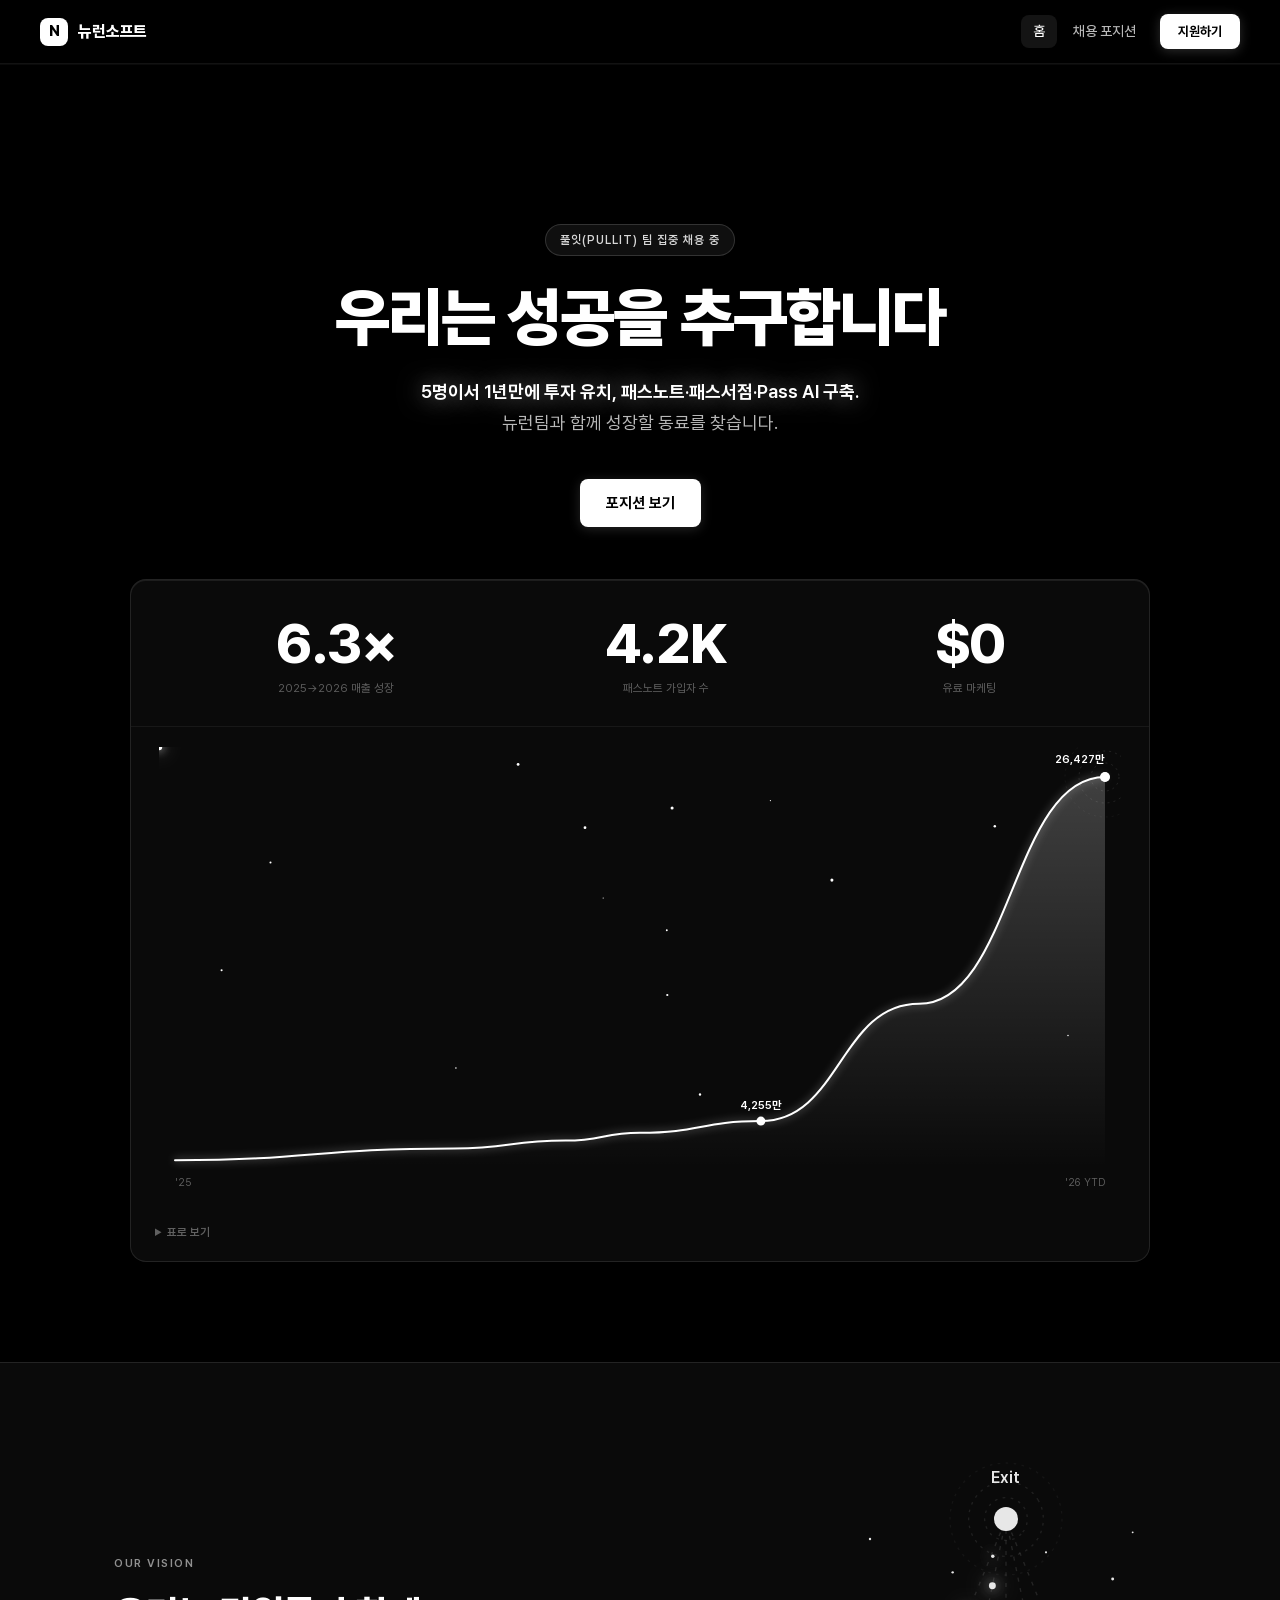
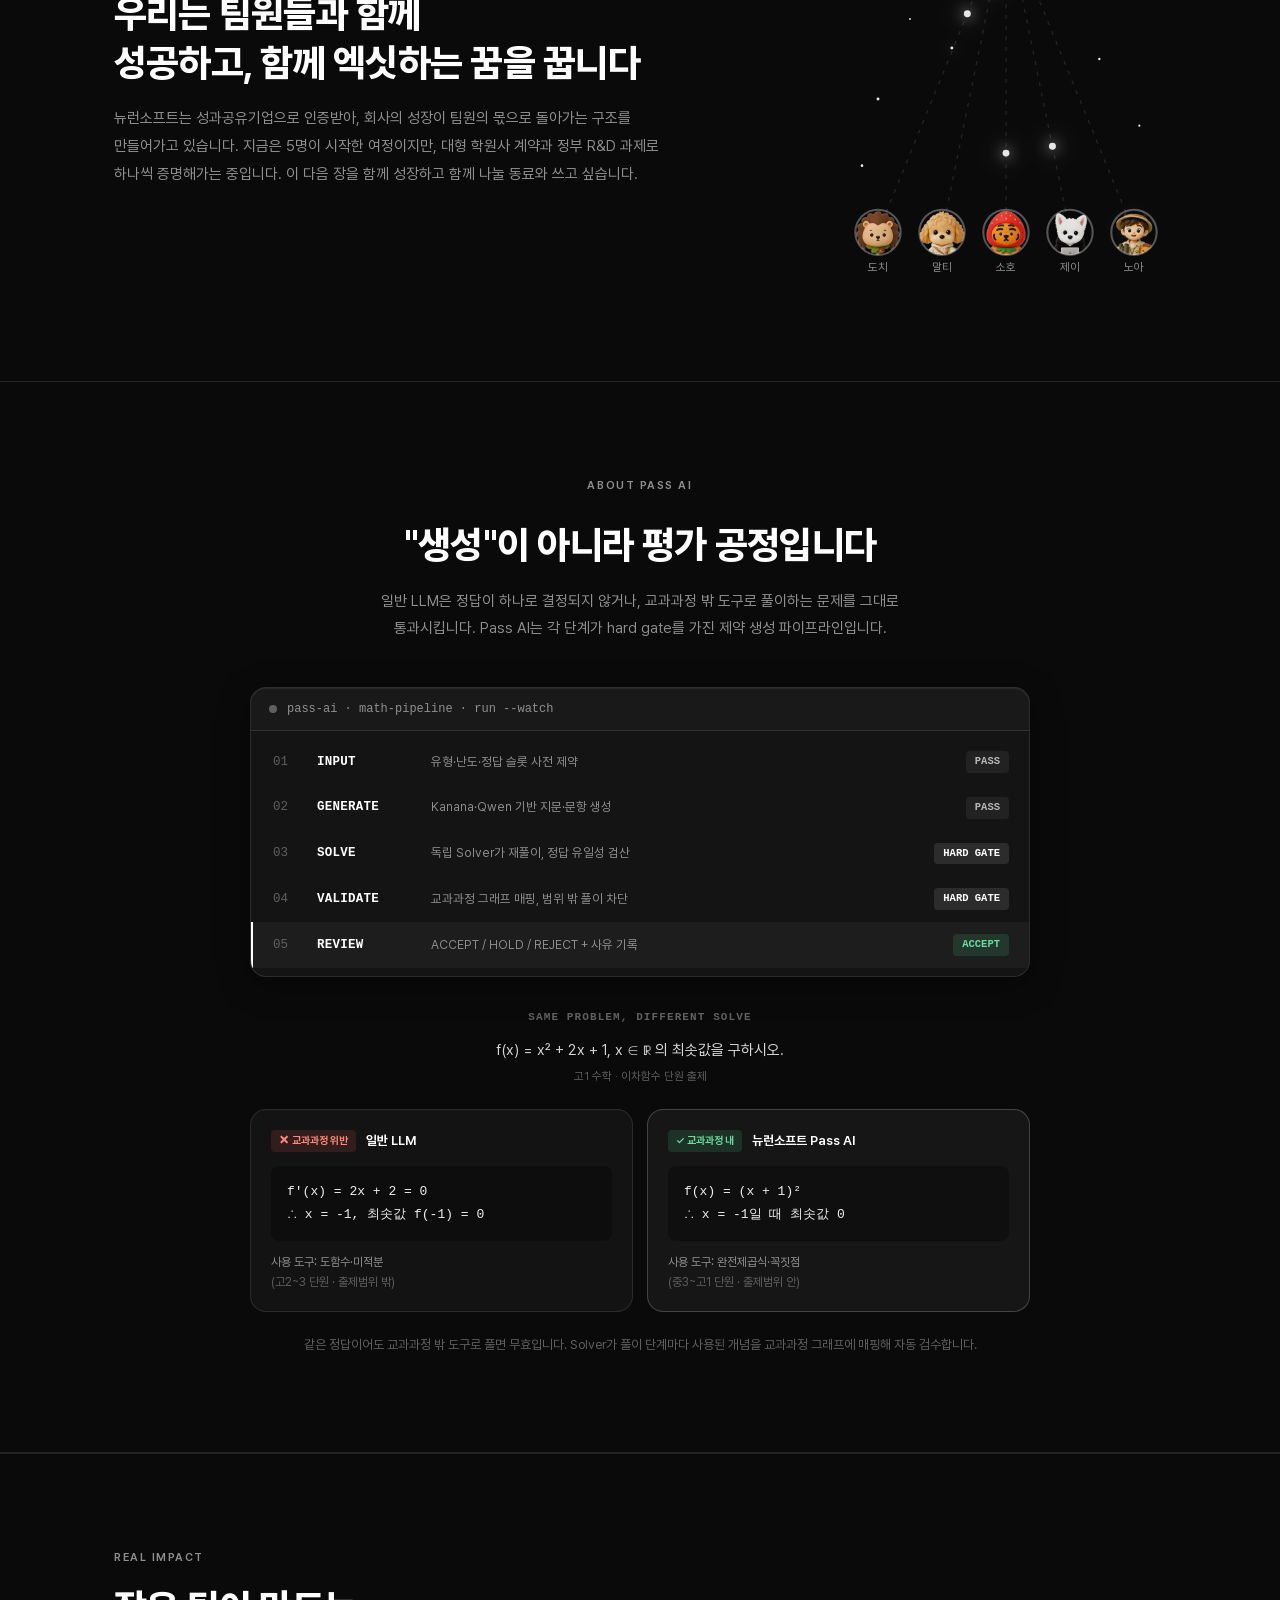
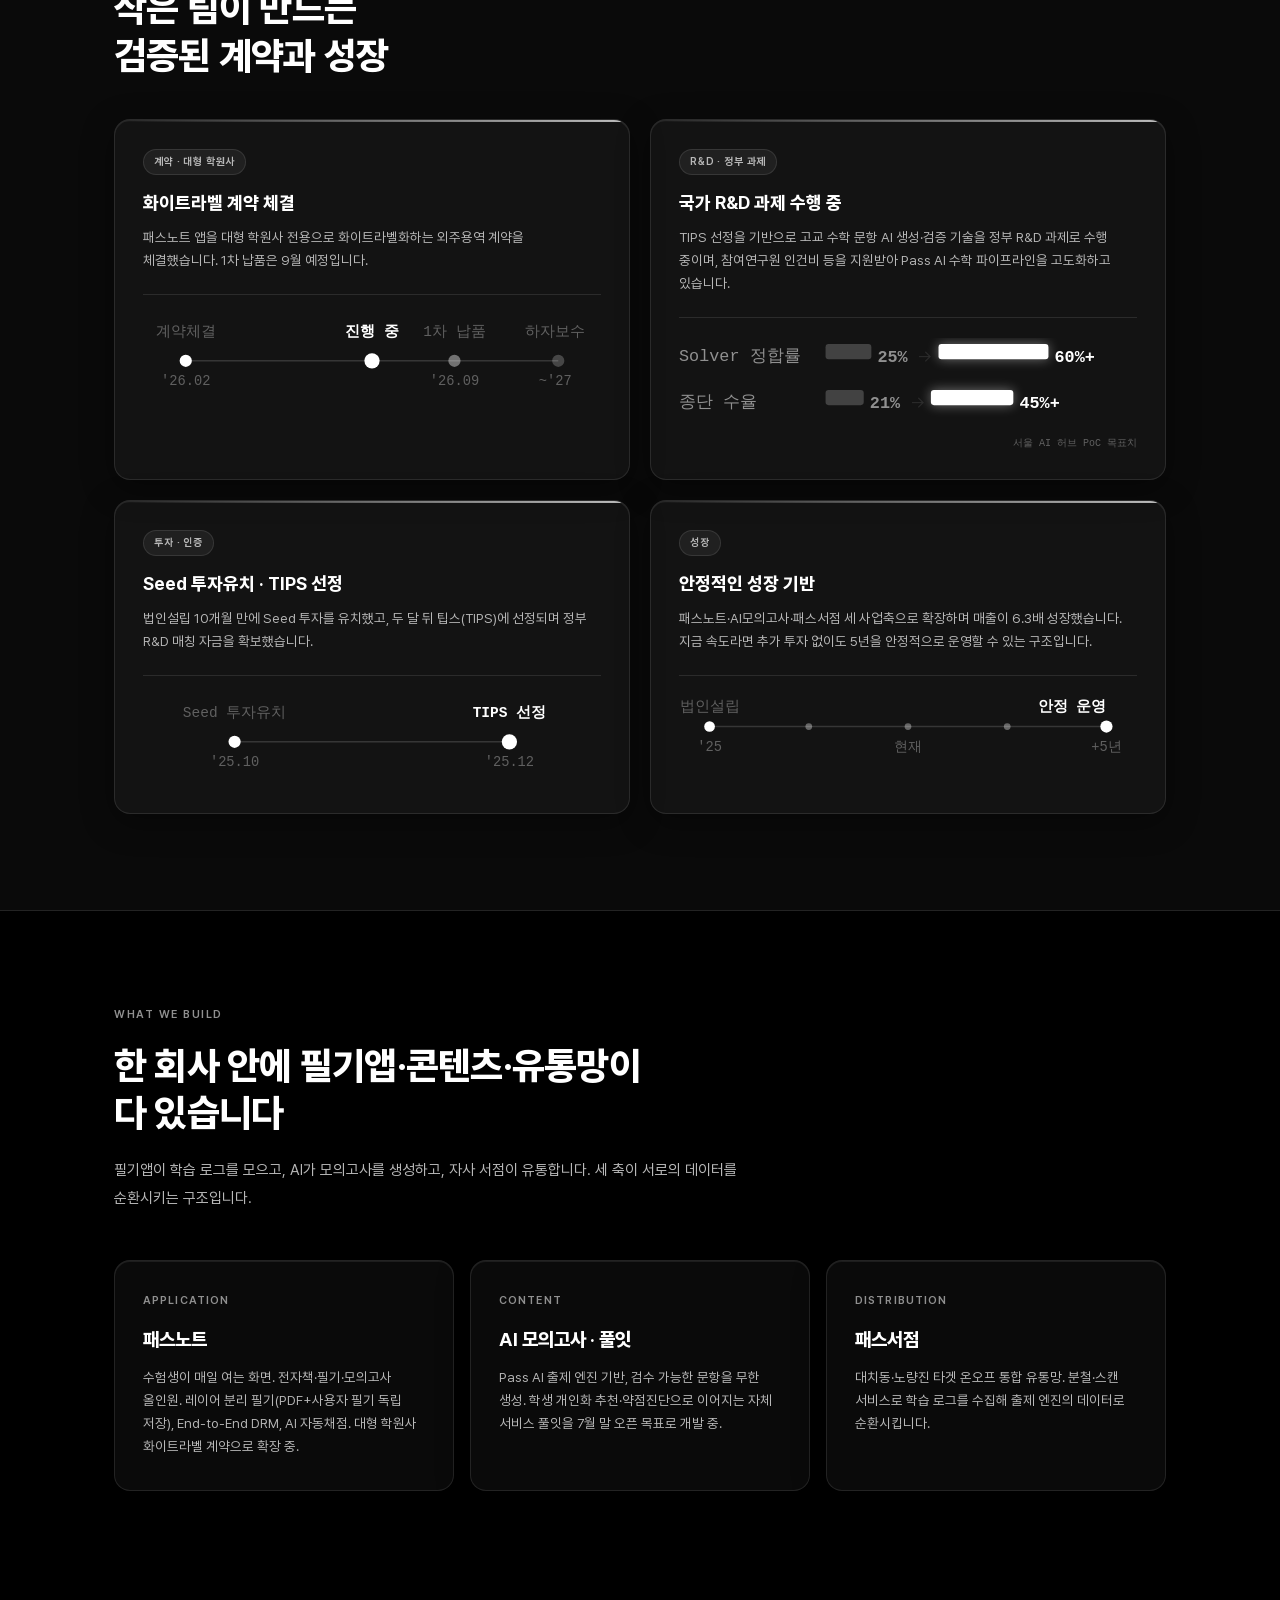
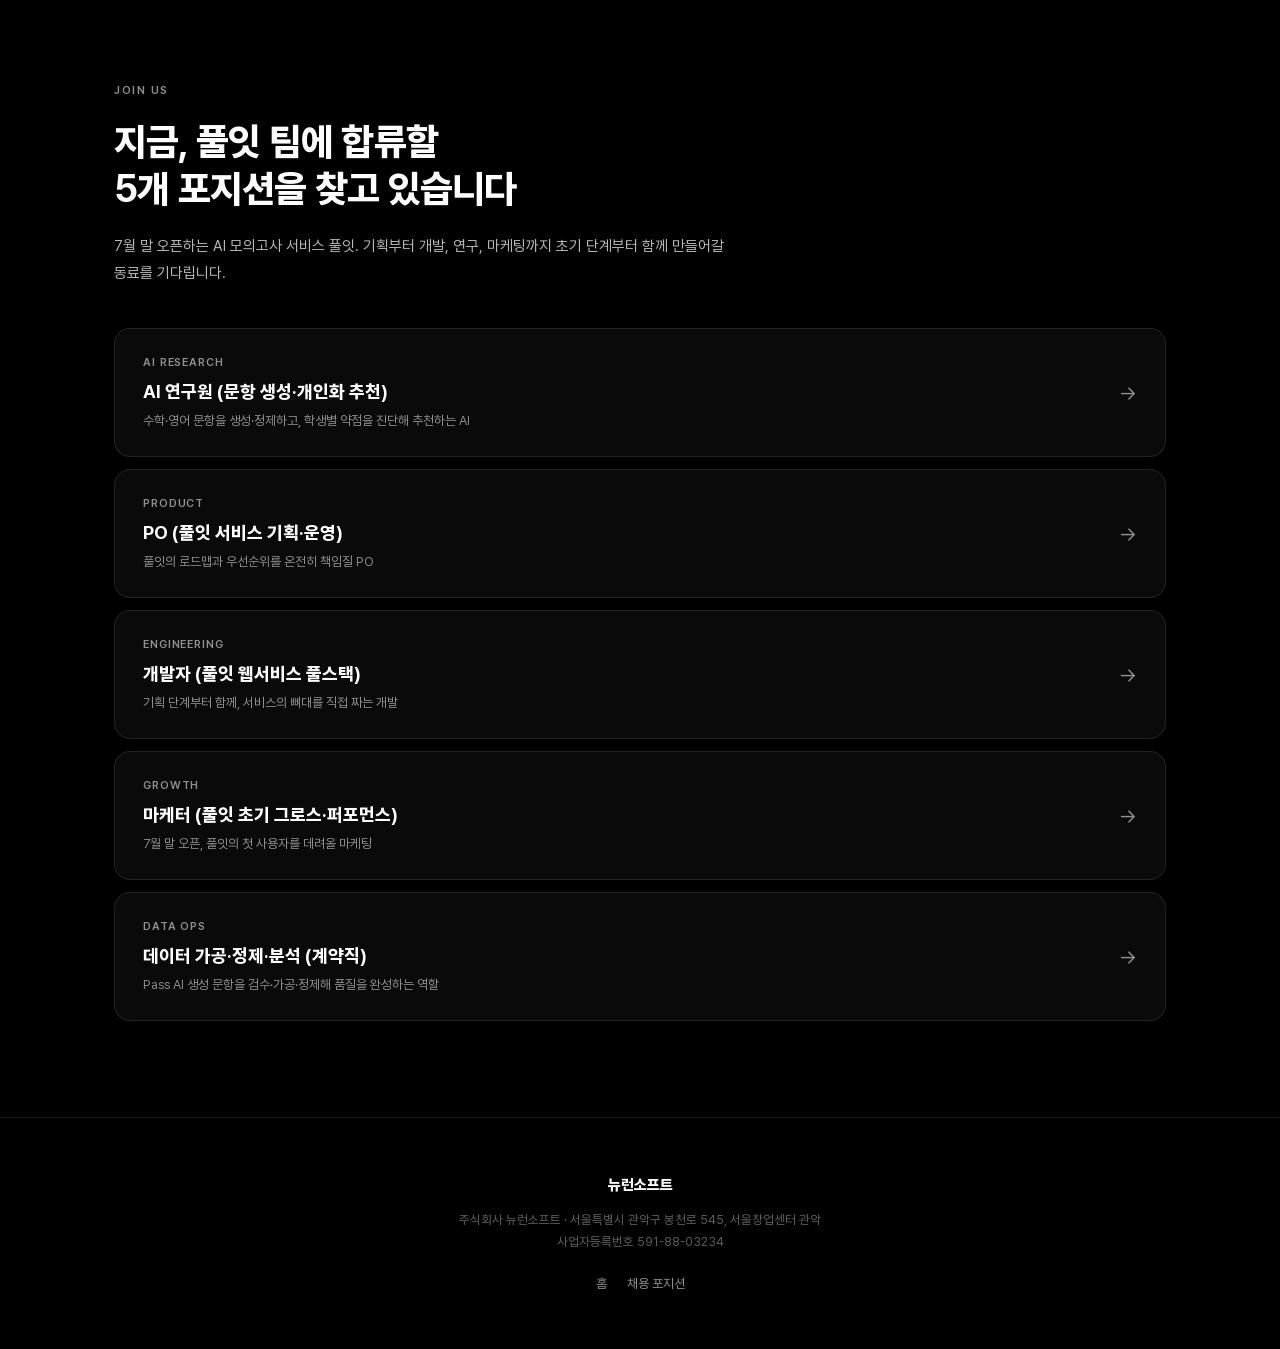
==== commit c3d2a394: "feat: 데이터 가공·정제·분석(계약직) 포지션 추가 - Pass AI 생성 문항 데이터를 검수·가공·정제하는 신규 포지션 페이지 추가 - 홈페이지 및 포지션 목록의 "4개 포지" ====
--- a/index.html
+++ b/index.html
@@ -4,7 +4,7 @@
   <meta charset="UTF-8" />
   <meta name="viewport" content="width=device-width, initial-scale=1.0" />
   <title>뉴런소프트 채용 | Pass AI로 K-수능 출제 표준을 만듭니다</title>
-  <meta name="description" content="검수 가능한 AI로 K-수능 모의고사를 생성하는 Pass AI 엔진 팀. 뉴런소프트와 함께할 AI 연구원·PO·개발자·마케터를 찾습니다." />
+  <meta name="description" content="검수 가능한 AI로 K-수능 모의고사를 생성하는 Pass AI 엔진 팀. 뉴런소프트와 함께할 AI 연구원·PO·개발자·마케터·데이터 가공정제 담당자를 찾습니다." />
   <link rel="preconnect" href="https://fonts.googleapis.com/" />
   <link rel="preconnect" href="https://fonts.gstatic.com/" crossorigin />
   <link href="https://fonts.googleapis.com/css2?family=Inter:wght@400;500;600;700;800;900&display=swap" rel="stylesheet" />
@@ -483,7 +483,7 @@
   <!-- OPEN POSITIONS PREVIEW -->
   <div class="section">
     <div class="eyebrow">Join Us</div>
-    <h2 class="section-title">지금, 풀잇 팀에 합류할<br />4개 포지션을 찾고 있습니다</h2>
+    <h2 class="section-title">지금, 풀잇 팀에 합류할<br />5개 포지션을 찾고 있습니다</h2>
     <p class="section-body">7월 말 오픈하는 AI 모의고사 서비스 풀잇. 기획부터 개발, 연구, 마케팅까지 초기 단계부터 함께 만들어갈 동료를 기다립니다.</p>
 
     <div class="positions-list">
@@ -519,6 +519,14 @@
         </div>
         <div class="position-arrow">→</div>
       </a>
+      <a href="positions/data-ops/index.html" class="position-card">
+        <div class="position-main">
+          <div class="position-team">Data Ops</div>
+          <div class="position-title">데이터 가공·정제·분석 (계약직)</div>
+          <div class="position-tagline">Pass AI 생성 문항을 검수·가공·정제해 품질을 완성하는 역할</div>
+        </div>
+        <div class="position-arrow">→</div>
+      </a>
     </div>
   </div>
 
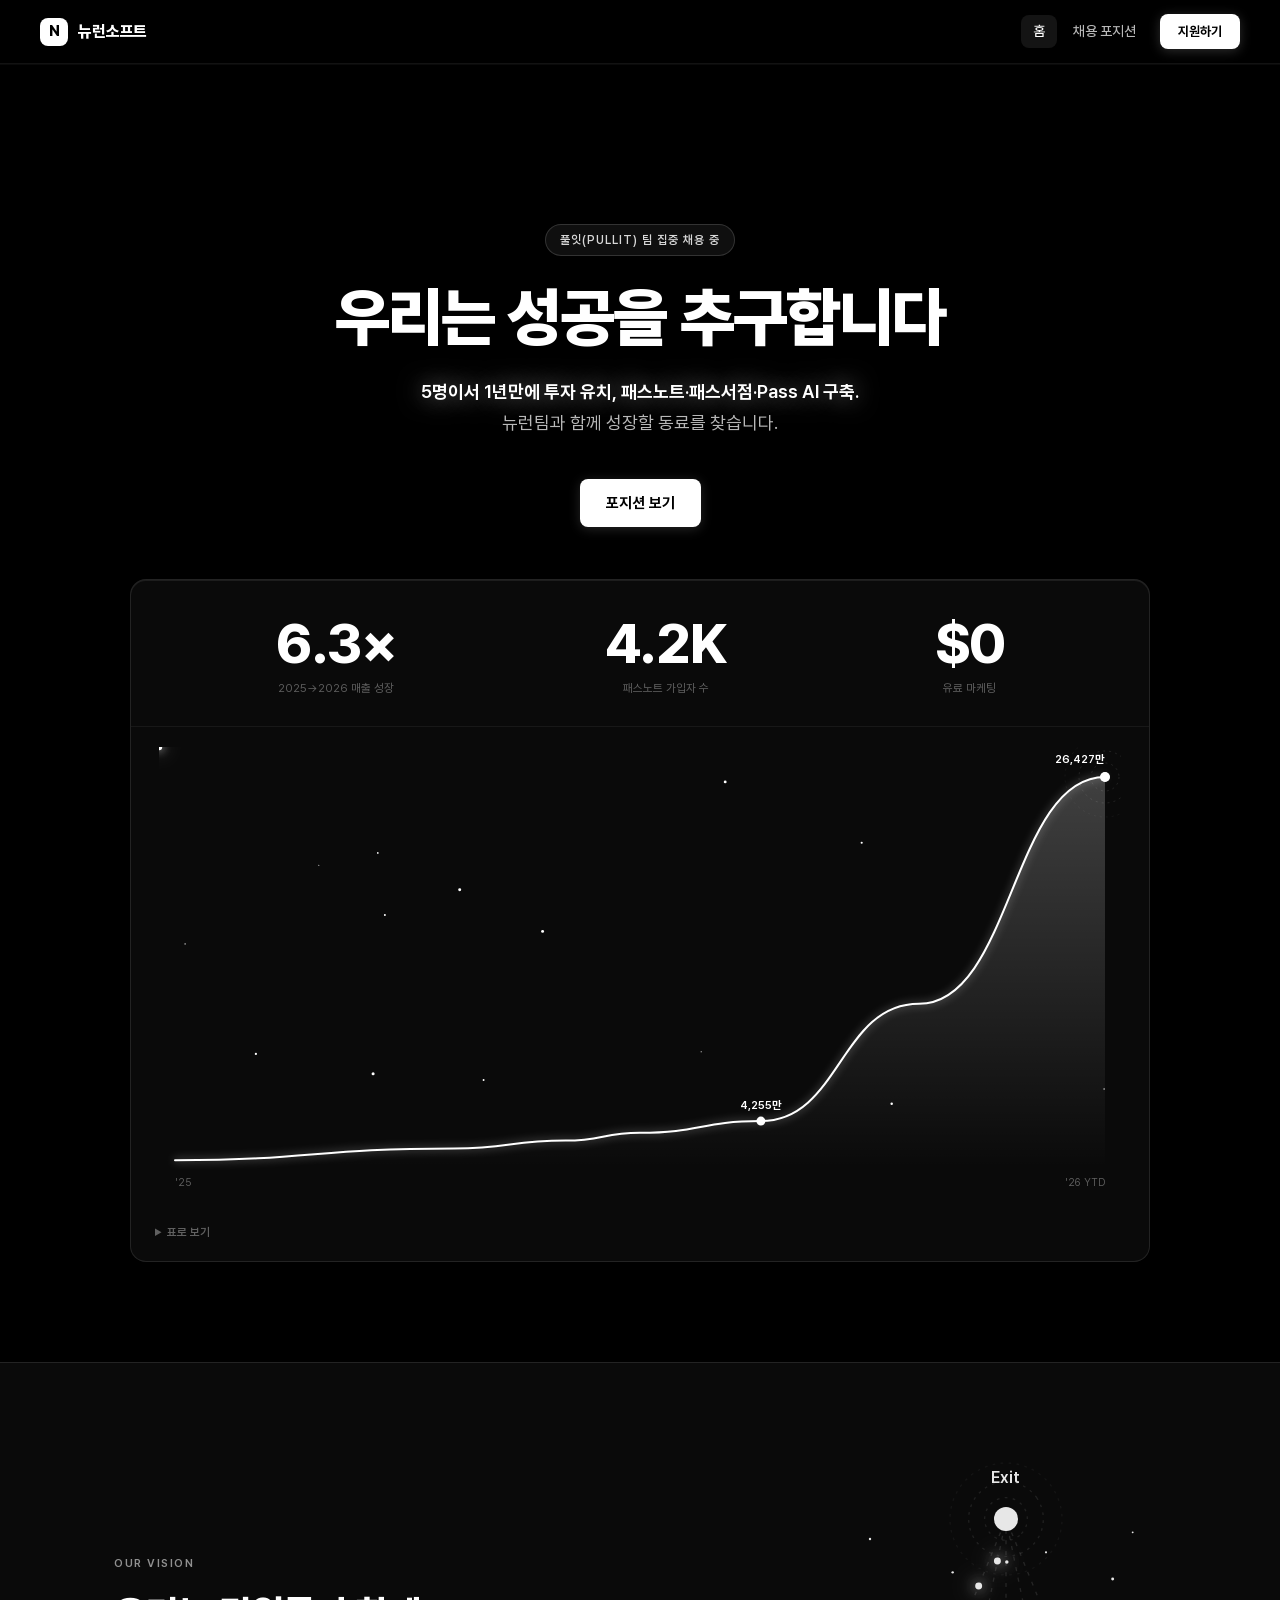
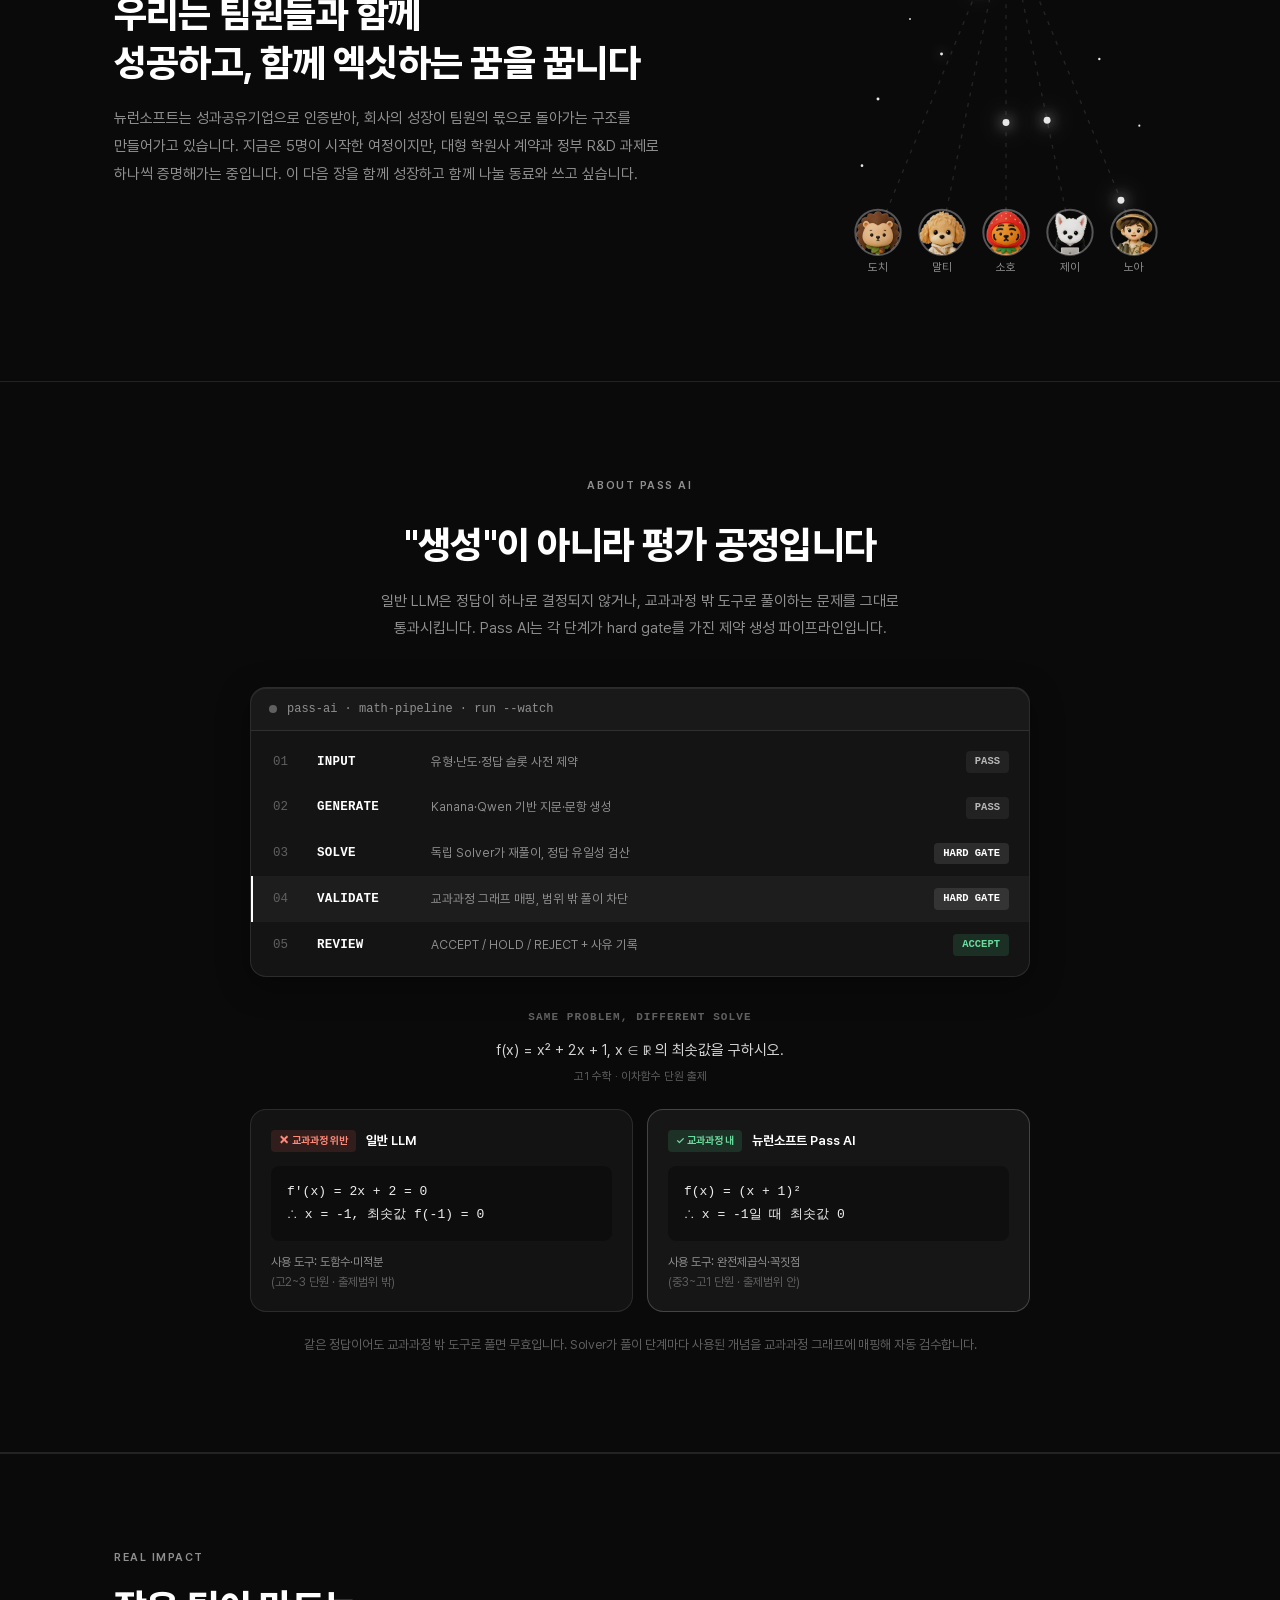
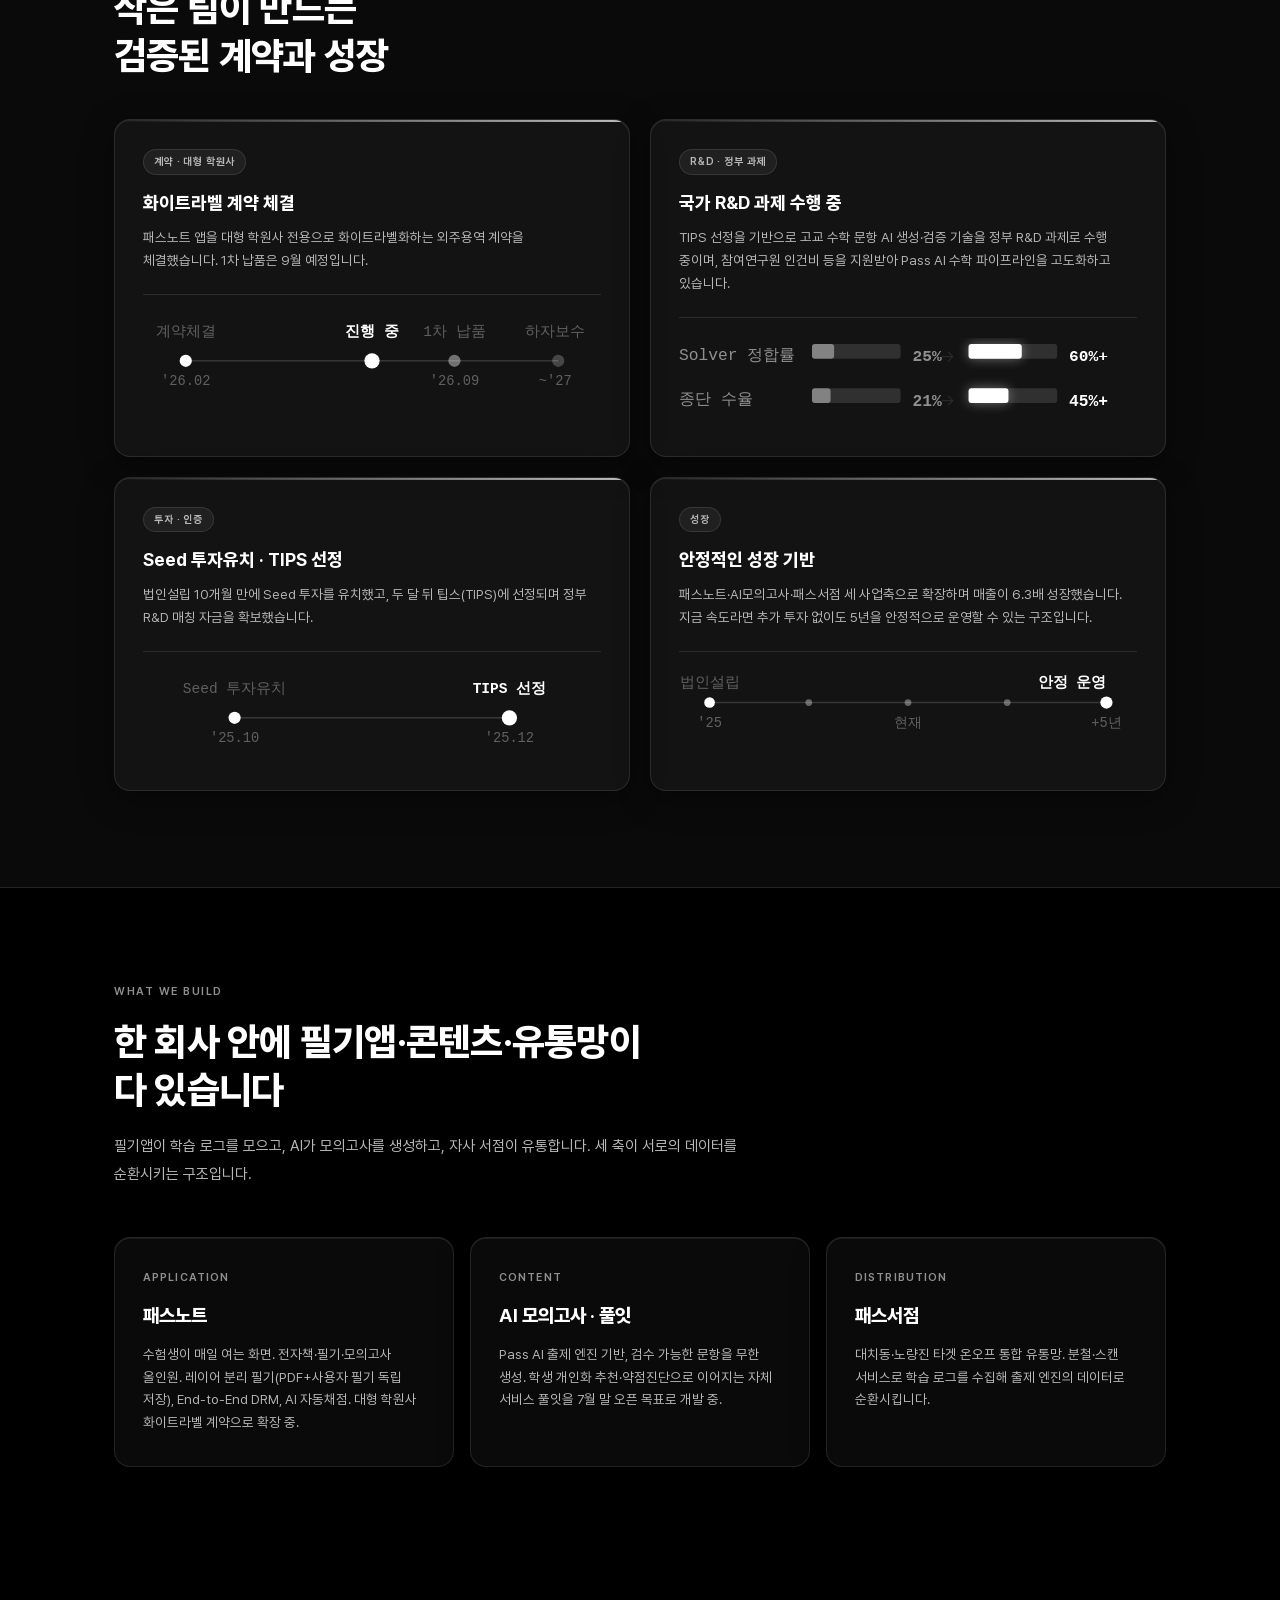
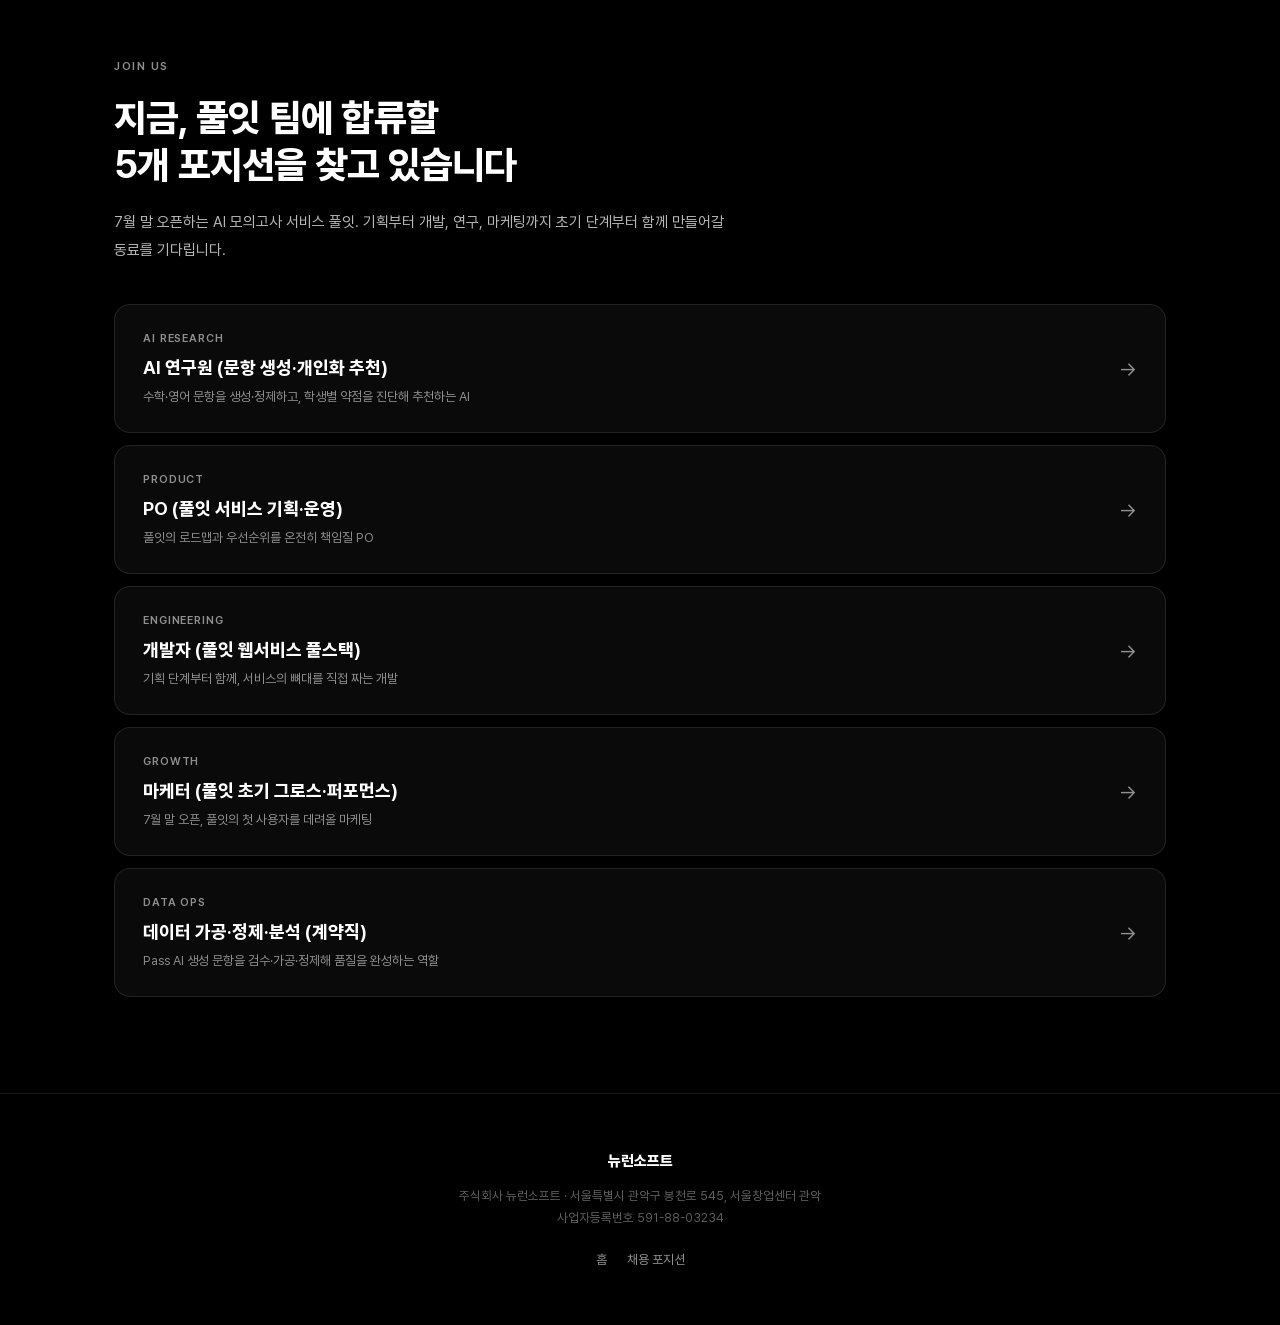
==== commit dbb6d3e1: "fix: R&D 카드 막대그래프 열 정렬 및 PoC 목표치 문구 제거 - Solver 정합률/종단 수율 두 행의 화살표·타겟 막대가 값에 따라 서로 다른 위치에   놓이던 문제를 " ====
--- a/index.html
+++ b/index.html
@@ -397,22 +397,25 @@
           <div class="proof-headline">국가 R&D 과제 수행 중</div>
           <div class="proof-body">TIPS 선정을 기반으로 고교 수학 문항 AI 생성·검증 기술을 정부 R&D 과제로 수행 중이며, 참여연구원 인건비 등을 지원받아 Pass AI 수학 파이프라인을 고도화하고 있습니다.</div>
           <div class="proof-viz">
-            <svg viewBox="0 0 300 56" width="100%" role="img" aria-label="Solver 정합률 25%에서 목표 60% 이상으로, 종단 수율 21%에서 목표 45% 이상으로 개선 목표">
+            <svg viewBox="0 0 310 56" width="100%" role="img" aria-label="Solver 정합률 25%에서 목표 60% 이상으로, 종단 수율 21%에서 목표 45% 이상으로 개선 목표">
               <text x="0" y="12" class="proof-viz-metric">Solver 정합률</text>
-              <rect x="96" y="4" width="30" height="10" fill="rgba(255,255,255,0.2)" rx="2"/>
-              <text x="130" y="13" class="proof-viz-pct">25%</text>
-              <text x="156" y="13" class="proof-viz-arrow">→</text>
-              <rect x="170" y="4" width="72" height="10" fill="#ffffff" rx="2" class="proof-viz-bar--target" style="--w:72px"/>
-              <text x="246" y="13" class="proof-viz-pct proof-viz-pct--target">60%+</text>
+              <rect x="90" y="4" width="60" height="10" fill="rgba(255,255,255,0.12)" rx="2"/>
+              <rect x="90" y="4" width="15" height="10" fill="rgba(255,255,255,0.4)" rx="2"/>
+              <text x="158" y="13" class="proof-viz-pct">25%</text>
+              <text x="182" y="13" class="proof-viz-arrow" text-anchor="middle">→</text>
+              <rect x="196" y="4" width="60" height="10" fill="rgba(255,255,255,0.12)" rx="2"/>
+              <rect x="196" y="4" width="36" height="10" fill="#ffffff" rx="2" class="proof-viz-bar--target" style="--w:36px"/>
+              <text x="264" y="13" class="proof-viz-pct proof-viz-pct--target">60%+</text>
 
               <text x="0" y="42" class="proof-viz-metric">종단 수율</text>
-              <rect x="96" y="34" width="25" height="10" fill="rgba(255,255,255,0.2)" rx="2"/>
-              <text x="125" y="43" class="proof-viz-pct">21%</text>
-              <text x="151" y="43" class="proof-viz-arrow">→</text>
-              <rect x="165" y="34" width="54" height="10" fill="#ffffff" rx="2" class="proof-viz-bar--target" style="--w:54px;animation-delay:0.3s"/>
-              <text x="223" y="43" class="proof-viz-pct proof-viz-pct--target">45%+</text>
+              <rect x="90" y="34" width="60" height="10" fill="rgba(255,255,255,0.12)" rx="2"/>
+              <rect x="90" y="34" width="12.6" height="10" fill="rgba(255,255,255,0.4)" rx="2"/>
+              <text x="158" y="43" class="proof-viz-pct">21%</text>
+              <text x="182" y="43" class="proof-viz-arrow" text-anchor="middle">→</text>
+              <rect x="196" y="34" width="60" height="10" fill="rgba(255,255,255,0.12)" rx="2"/>
+              <rect x="196" y="34" width="27" height="10" fill="#ffffff" rx="2" class="proof-viz-bar--target" style="--w:27px;animation-delay:0.3s"/>
+              <text x="264" y="43" class="proof-viz-pct proof-viz-pct--target">45%+</text>
             </svg>
-            <div class="proof-viz-foot">서울 AI 허브 PoC 목표치</div>
           </div>
         </div>
         <div class="proof-card">
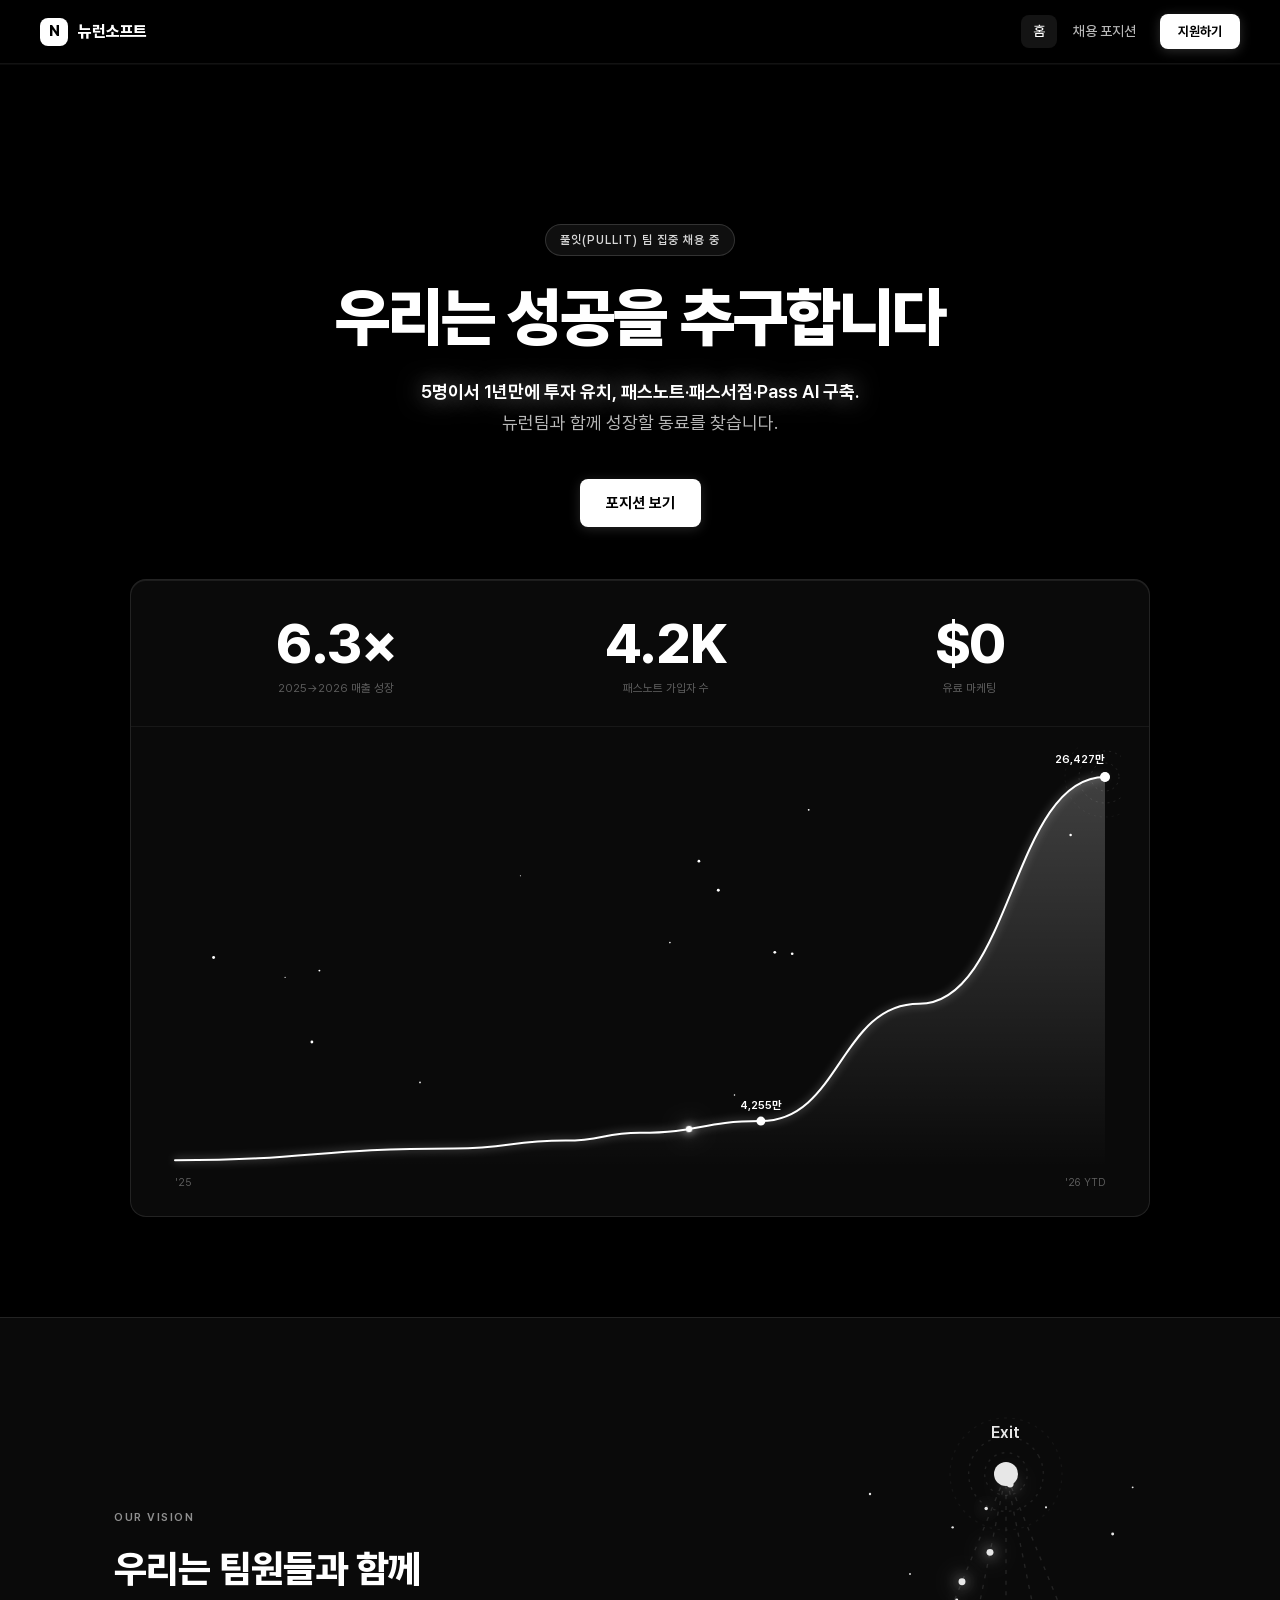
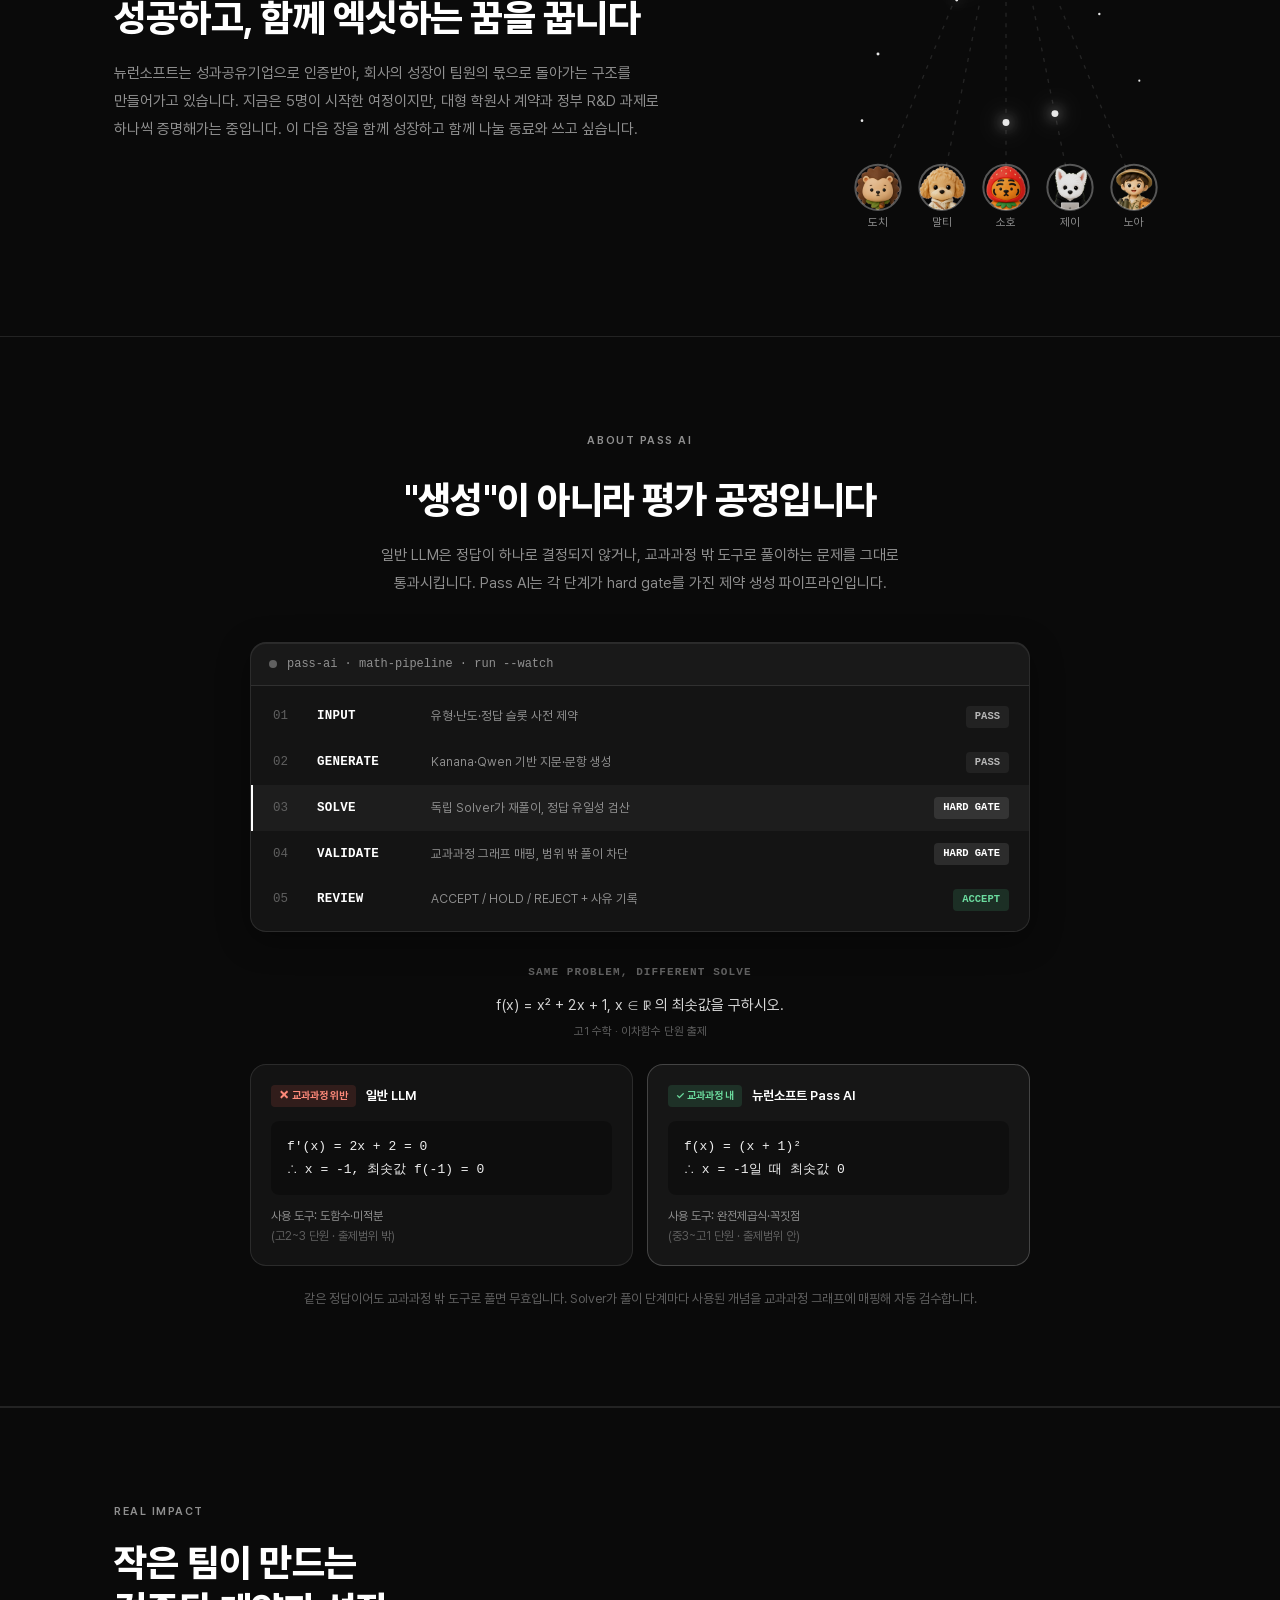
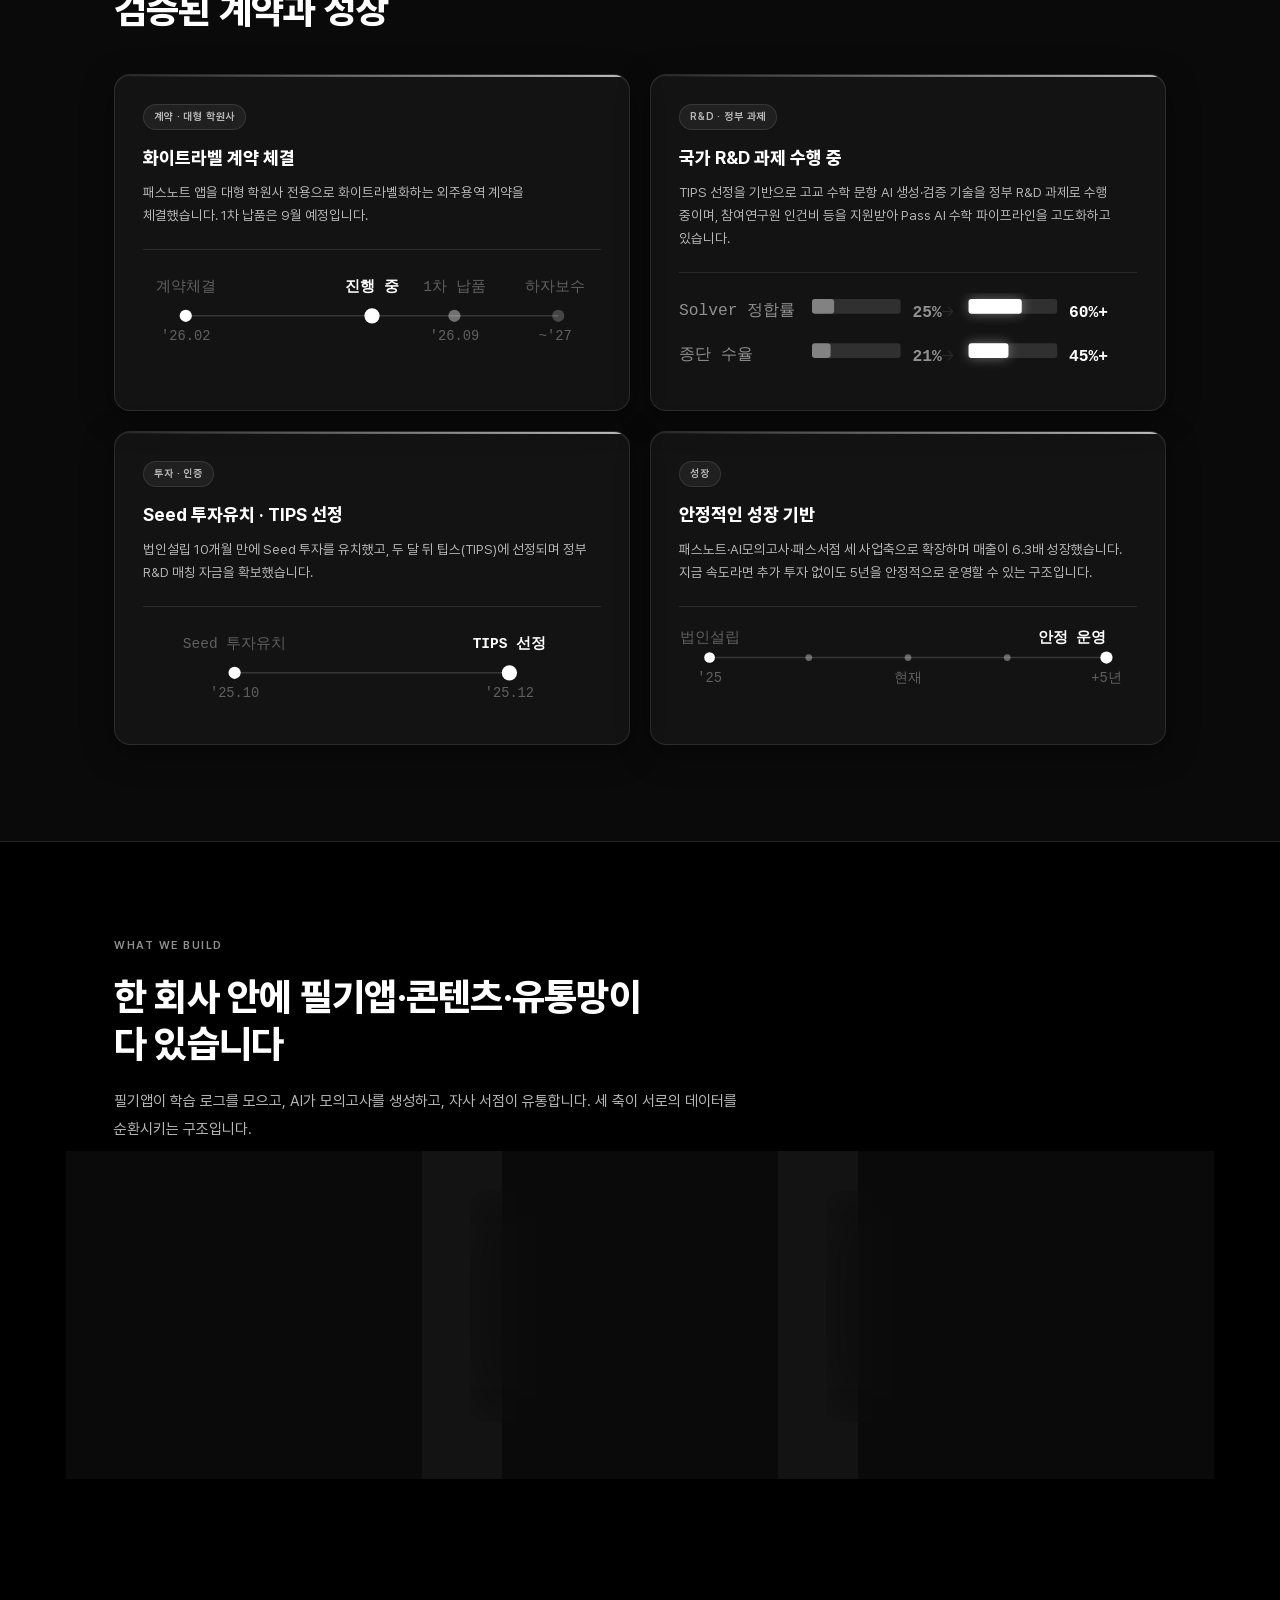
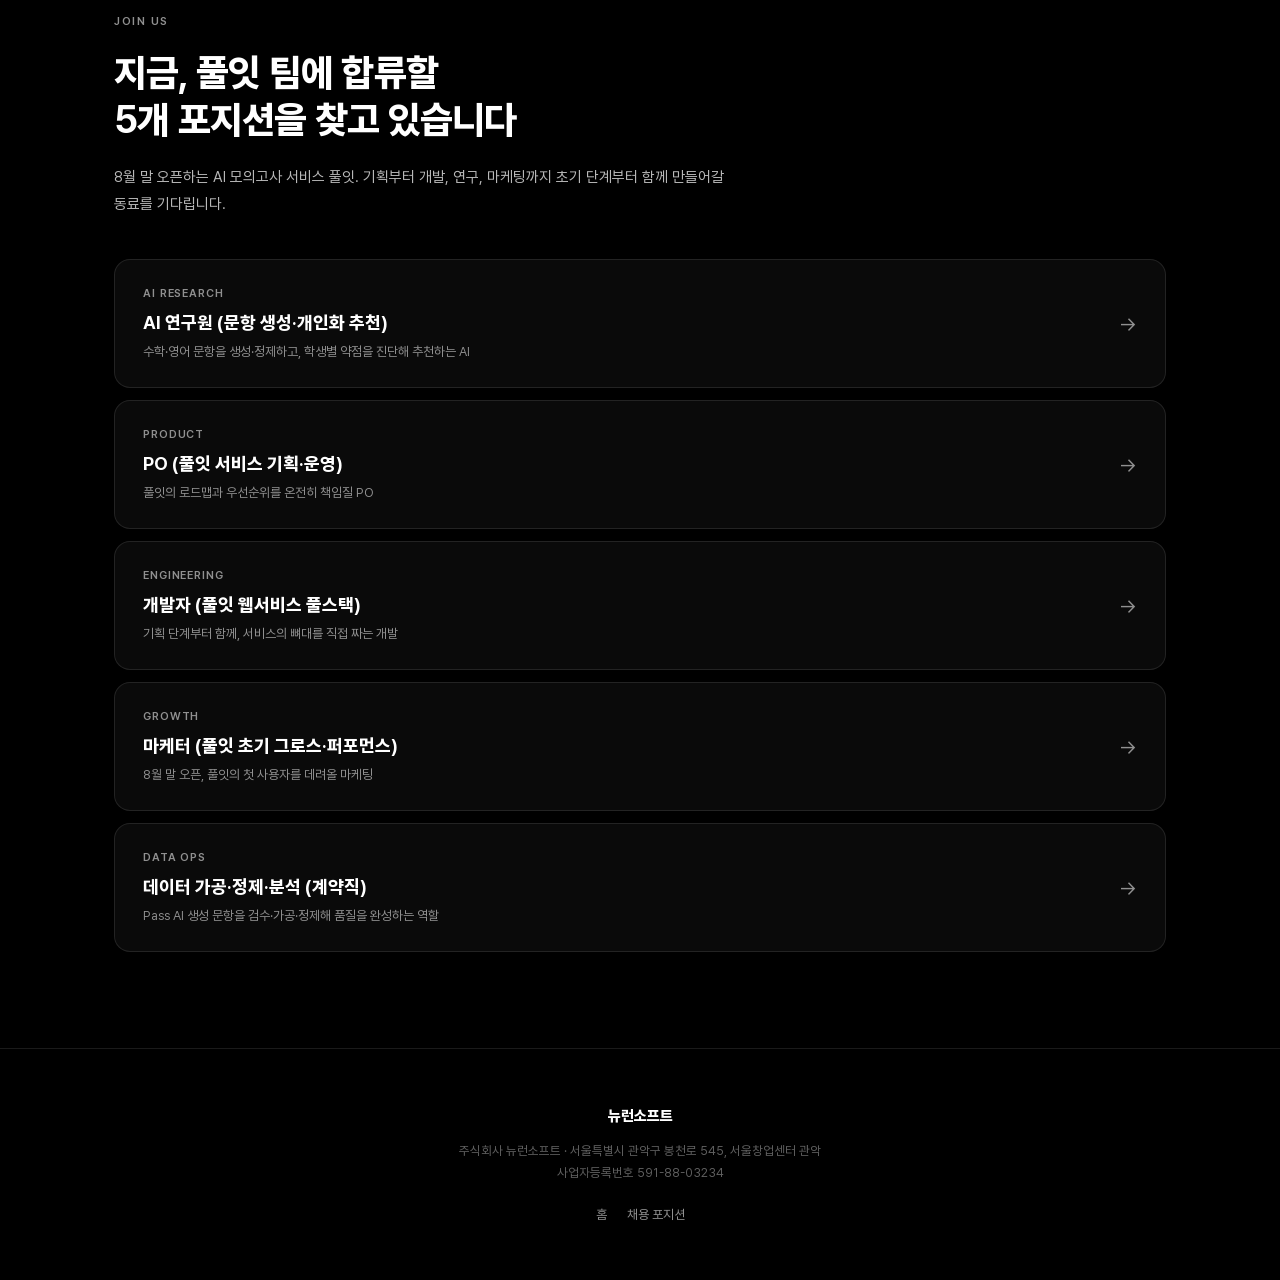
==== commit 88883f50: "feat: 사람확인을 슬라이드 퍼즐 게임으로 교체, 오픈 일정 8월 말로 수정, 표로 보기 제거 - 간단 계산 사람확인을 없애고, 퍼즐 조각을 드래그해 빈 자리에 맞추는   자체 " ====
--- a/index.html
+++ b/index.html
@@ -43,16 +43,6 @@
       <div class="growth-chart-area">
         <div id="revenueCurve" role="img" aria-label="2025년 매출 4,255만원에서 2026년 7월 기준 26,427만원으로 성장하는 곡선. Seed 투자 유치, TIPS 선정, 패스서점 오픈, 대형 학원사 계약 등 마일스톤 표시"></div>
       </div>
-      <details class="chart-table-toggle">
-        <summary>표로 보기</summary>
-        <table class="chart-table">
-          <thead><tr><th>시점</th><th>매출</th><th>비고</th></tr></thead>
-          <tbody>
-            <tr><td>2025 (연간)</td><td>4,255만원</td><td>패스노트 단일 제품</td></tr>
-            <tr><td>2026 YTD (7월)</td><td>26,427만원</td><td>패스노트·AI모의고사·패스서점 3개 사업축</td></tr>
-          </tbody>
-        </table>
-      </details>
     </div>
 
   </section>
@@ -473,7 +463,7 @@
       <div class="pillar-card">
         <div class="pillar-label">Content</div>
         <div class="pillar-title">AI 모의고사 · 풀잇</div>
-        <div class="pillar-desc">Pass AI 출제 엔진 기반, 검수 가능한 문항을 무한 생성. 학생 개인화 추천·약점진단으로 이어지는 자체 서비스 풀잇을 7월 말 오픈 목표로 개발 중.</div>
+        <div class="pillar-desc">Pass AI 출제 엔진 기반, 검수 가능한 문항을 무한 생성. 학생 개인화 추천·약점진단으로 이어지는 자체 서비스 풀잇을 8월 말 오픈 목표로 개발 중.</div>
       </div>
       <div class="pillar-card">
         <div class="pillar-label">Distribution</div>
@@ -487,7 +477,7 @@
   <div class="section">
     <div class="eyebrow">Join Us</div>
     <h2 class="section-title">지금, 풀잇 팀에 합류할<br />5개 포지션을 찾고 있습니다</h2>
-    <p class="section-body">7월 말 오픈하는 AI 모의고사 서비스 풀잇. 기획부터 개발, 연구, 마케팅까지 초기 단계부터 함께 만들어갈 동료를 기다립니다.</p>
+    <p class="section-body">8월 말 오픈하는 AI 모의고사 서비스 풀잇. 기획부터 개발, 연구, 마케팅까지 초기 단계부터 함께 만들어갈 동료를 기다립니다.</p>
 
     <div class="positions-list">
       <a href="positions/ai-researcher/index.html" class="position-card">
@@ -518,7 +508,7 @@
         <div class="position-main">
           <div class="position-team">Growth</div>
           <div class="position-title">마케터 (풀잇 초기 그로스·퍼포먼스)</div>
-          <div class="position-tagline">7월 말 오픈, 풀잇의 첫 사용자를 데려올 마케팅</div>
+          <div class="position-tagline">8월 말 오픈, 풀잇의 첫 사용자를 데려올 마케팅</div>
         </div>
         <div class="position-arrow">→</div>
       </a>
--- a/style.css
+++ b/style.css
@@ -147,6 +147,42 @@
   transition: opacity var(--t), box-shadow var(--t);
 }
 .btn-apply:hover { opacity: 0.88; box-shadow: 0 4px 20px rgba(255, 255, 255, 0.28); }
+button.btn-apply, button.btn-primary { border: none; cursor: pointer; font-family: var(--font); }
+
+/* ---------- Apply modal ---------- */
+.apply-modal {
+  position: fixed;
+  top: 50%;
+  left: 50%;
+  transform: translate(-50%, -50%) scale(0.96);
+  margin: 0;
+  border: 1px solid var(--glass-border);
+  border-radius: var(--radius-md);
+  background: var(--gray-900);
+  color: var(--white);
+  padding: 32px;
+  max-width: 560px;
+  width: calc(100% - 48px);
+  max-height: 85vh;
+  overflow-y: auto;
+  box-shadow: var(--glass-shadow-hover);
+  opacity: 0;
+  transition: opacity 0.22s ease, transform 0.22s ease;
+}
+.apply-modal.is-open { opacity: 1; transform: translate(-50%, -50%) scale(1); }
+.apply-modal::backdrop { background: rgba(0, 0, 0, 0); transition: background-color 0.22s ease; }
+.apply-modal.is-open::backdrop { background: rgba(0, 0, 0, 0.7); backdrop-filter: blur(4px); -webkit-backdrop-filter: blur(4px); }
+@media (prefers-reduced-motion: reduce) {
+  .apply-modal, .apply-modal::backdrop { transition: none; }
+}
+.apply-modal-head { display: flex; align-items: center; justify-content: space-between; gap: 12px; margin-bottom: 24px; }
+.apply-modal-title { font-size: 17px; font-weight: 800; }
+.apply-modal-close {
+  background: none; border: none; color: var(--gray-400); font-size: 16px;
+  width: 30px; height: 30px; border-radius: var(--radius-sm); cursor: pointer;
+  transition: background var(--t), color var(--t);
+}
+.apply-modal-close:hover { background: var(--glass-bg-hover); color: var(--white); }
 
 /* ---------- Section shell ---------- */
 .section { max-width: var(--max); margin: 0 auto; padding: 96px 24px; }
@@ -397,6 +433,84 @@
 .detail-block p { font-size: 14.5px; color: var(--gray-200); line-height: 1.8; }
 .detail-cta { margin-top: 48px; padding-top: 40px; border-top: 1px solid var(--glass-border); text-align: center; }
 
+/* ---------- Apply form ---------- */
+.apply-form { display: flex; flex-direction: column; gap: 18px; }
+.apply-field { display: flex; flex-direction: column; gap: 6px; }
+.apply-field label { font-size: 13px; font-weight: 600; color: var(--gray-300); }
+.apply-field .apply-hint { font-weight: 400; color: var(--gray-500); }
+.apply-field input[type="text"],
+.apply-field input[type="email"],
+.apply-field input[type="tel"],
+.apply-field textarea {
+  background: var(--glass-bg);
+  border: 1px solid var(--glass-border);
+  border-radius: var(--radius-sm);
+  padding: 12px 14px;
+  color: var(--white);
+  font-family: var(--font);
+  font-size: 14px;
+  transition: border-color var(--t), background var(--t);
+}
+.apply-field input[type="text"]:focus,
+.apply-field input[type="email"]:focus,
+.apply-field input[type="tel"]:focus,
+.apply-field textarea:focus { outline: none; border-color: var(--glass-border-hover); background: var(--glass-bg-hover); }
+.apply-field textarea { resize: vertical; min-height: 100px; }
+.apply-field input[type="file"] { color: var(--gray-400); font-size: 13px; font-family: var(--font); }
+.apply-field input[type="file"]::file-selector-button {
+  background: var(--glass-bg);
+  border: 1px solid var(--glass-border);
+  color: var(--white);
+  padding: 8px 14px;
+  border-radius: var(--radius-sm);
+  margin-right: 12px;
+  font-family: var(--font);
+  font-size: 13px;
+  font-weight: 600;
+  cursor: pointer;
+  transition: background var(--t), border-color var(--t);
+}
+.apply-field input[type="file"]::file-selector-button:hover { background: var(--glass-bg-hover); border-color: var(--glass-border-hover); }
+.puzzle-track {
+  position: relative;
+  height: 40px;
+  margin-top: 6px;
+  background: var(--glass-bg);
+  border: 1px solid var(--glass-border);
+  border-radius: var(--radius-sm);
+  touch-action: none;
+}
+.puzzle-fill {
+  position: absolute;
+  top: 0; left: 0; bottom: 0;
+  width: 0;
+  background: rgba(255, 255, 255, 0.07);
+  border-radius: var(--radius-sm) 0 0 var(--radius-sm);
+  pointer-events: none;
+}
+.puzzle-target { position: absolute; top: 3px; left: 0; pointer-events: none; }
+.puzzle-piece {
+  position: absolute;
+  top: 3px;
+  left: 0;
+  width: 34px;
+  height: 34px;
+  cursor: grab;
+  touch-action: none;
+  filter: drop-shadow(0 2px 6px rgba(0, 0, 0, 0.5));
+  transition: left 0.25s ease;
+}
+.puzzle-piece:focus-visible { outline: 2px solid rgba(255, 255, 255, 0.6); outline-offset: 2px; border-radius: 8px; }
+.puzzle-piece.is-dragging { transition: none; cursor: grabbing; }
+.puzzle-piece.is-success { cursor: default; }
+.puzzle-piece.is-success svg g { fill: #57d18d; }
+.puzzle-status { font-size: 12px; color: var(--gray-500); margin-top: 8px; }
+.puzzle-status.is-success { color: #57d18d; }
+.apply-consent { display: flex; align-items: flex-start; gap: 10px; font-size: 12.5px; color: var(--gray-400); line-height: 1.6; text-align: left; cursor: pointer; }
+.apply-consent input[type="checkbox"] { margin-top: 3px; flex-shrink: 0; accent-color: var(--white); }
+.apply-submit { border: none; cursor: pointer; font-family: var(--font); width: 100%; }
+.apply-note { font-size: 12px; color: var(--gray-500); text-align: center; }
+
 /* ---------- Footer ---------- */
 .footer { border-top: 1px solid var(--glass-border); padding: 56px 24px; text-align: center; }
 .footer-logo { font-weight: 800; font-size: 15px; margin-bottom: 12px; }
@@ -464,13 +578,6 @@
   .proof-viz-bar--target { animation: none; }
 }
 
-.chart-table-toggle { padding: 0 24px 20px; margin-top: 8px; }
-.chart-table-toggle summary { font-size: 11.5px; color: var(--gray-500); cursor: pointer; font-weight: 600; }
-.chart-table-toggle summary:hover { color: var(--gray-300); }
-.chart-table { width: 100%; border-collapse: collapse; margin-top: 12px; font-size: 12px; }
-.chart-table th, .chart-table td { text-align: right; padding: 7px 8px; border-bottom: 1px solid var(--glass-border); font-variant-numeric: tabular-nums; color: var(--gray-300); }
-.chart-table th:first-child, .chart-table td:first-child { text-align: left; color: var(--white); }
-.chart-table thead th { color: var(--gray-500); font-weight: 600; font-size: 11px; }
 @media (max-width: 600px) { .growth-stats { padding: 20px 16px; } .growth-stat-num { font-size: 22px; } .growth-stat-lbl { font-size: 10.5px; } }
 
 /* ---------- Responsive ---------- */
@@ -488,3 +595,99 @@
   .nav-link.active { padding: 6px 10px; font-size: 13px; }
   .btn-apply { padding: 8px 14px; font-size: 12px; }
 }
+
+/* ---------- Thanks page ---------- */
+.thanks-hero { position: relative; z-index: 2; }
+.thanks-footer { position: relative; z-index: 2; }
+.thanks-title {
+  font-size: clamp(34px, 5.6vw, 64px);
+  letter-spacing: -0.025em;
+  margin-top: 8px;
+}
+.thanks-desc-break { display: none; }
+@media (min-width: 640px) { .thanks-desc-break { display: inline; } }
+
+.firework-field { position: fixed; inset: 0; overflow: hidden; pointer-events: none; z-index: 1; }
+.firework-spark {
+  position: absolute;
+  width: 5px;
+  height: 5px;
+  margin: -2.5px 0 0 -2.5px;
+  border-radius: 50%;
+  background: #ffffff;
+  box-shadow: 0 0 10px rgba(255, 255, 255, 1), 0 0 20px rgba(255, 255, 255, 0.65);
+  opacity: 0;
+  animation: sparkBurst 1.4s cubic-bezier(.1, .6, .3, 1) forwards;
+}
+@keyframes sparkBurst {
+  0% { transform: translate(0, 0) scale(1.3); opacity: 1; }
+  70% { opacity: 1; }
+  100% { transform: translate(var(--dx), var(--dy)) scale(0.2); opacity: 0; }
+}
+
+.welcome-team {
+  position: relative;
+  z-index: 2;
+  display: flex;
+  justify-content: center;
+  align-items: flex-end;
+  gap: 14px;
+  perspective: 900px;
+  max-width: 440px;
+  margin: 36px auto 0;
+}
+.welcome-team-link { position: absolute; top: 6px; left: 0; width: 100%; height: 50px; z-index: 0; pointer-events: none; }
+.welcome-avatar {
+  position: relative;
+  z-index: 1;
+  width: 60px;
+  height: 60px;
+  opacity: 0;
+  transform: rotateY(100deg) translateY(18px) scale(0.4);
+  animation:
+    avatarComeAlive 0.7s cubic-bezier(.34, 1.56, .64, 1) forwards,
+    avatarBob 3.2s ease-in-out infinite;
+  animation-delay: calc(var(--i) * 0.16s), calc(1s + var(--i) * 0.22s);
+}
+.welcome-avatar--center { width: 68px; height: 68px; }
+.welcome-avatar img {
+  width: 100%;
+  height: 100%;
+  border-radius: 50%;
+  object-fit: cover;
+  background: #111318;
+  box-shadow: 0 0 0 2px rgba(255, 255, 255, 0.22), 0 10px 22px rgba(0, 0, 0, 0.55);
+}
+.welcome-avatar-shadow {
+  position: absolute;
+  bottom: -9px;
+  left: 50%;
+  width: 70%;
+  height: 9px;
+  background: radial-gradient(ellipse, rgba(0, 0, 0, 0.6), transparent 72%);
+  transform: translateX(-50%);
+}
+.welcome-avatar-name {
+  position: absolute;
+  bottom: -26px;
+  left: 50%;
+  transform: translateX(-50%);
+  font-size: 10.5px;
+  color: var(--gray-500);
+  white-space: nowrap;
+}
+@keyframes avatarComeAlive {
+  0% { opacity: 0; transform: rotateY(100deg) translateY(18px) scale(0.4); }
+  55% { opacity: 1; transform: rotateY(-14deg) translateY(-6px) scale(1.08); }
+  100% { opacity: 1; transform: rotateY(0deg) translateY(0) scale(1); }
+}
+@keyframes avatarBob {
+  0%, 100% { transform: translateY(0); }
+  50% { transform: translateY(-5px); }
+}
+.welcome-caption { text-align: center; font-size: 12px; color: var(--gray-500); margin-top: 30px; letter-spacing: 0.02em; position: relative; z-index: 2; }
+
+@media (prefers-reduced-motion: reduce) {
+  .firework-field { display: none; }
+  .welcome-avatar { animation: none; opacity: 1; transform: none; }
+}
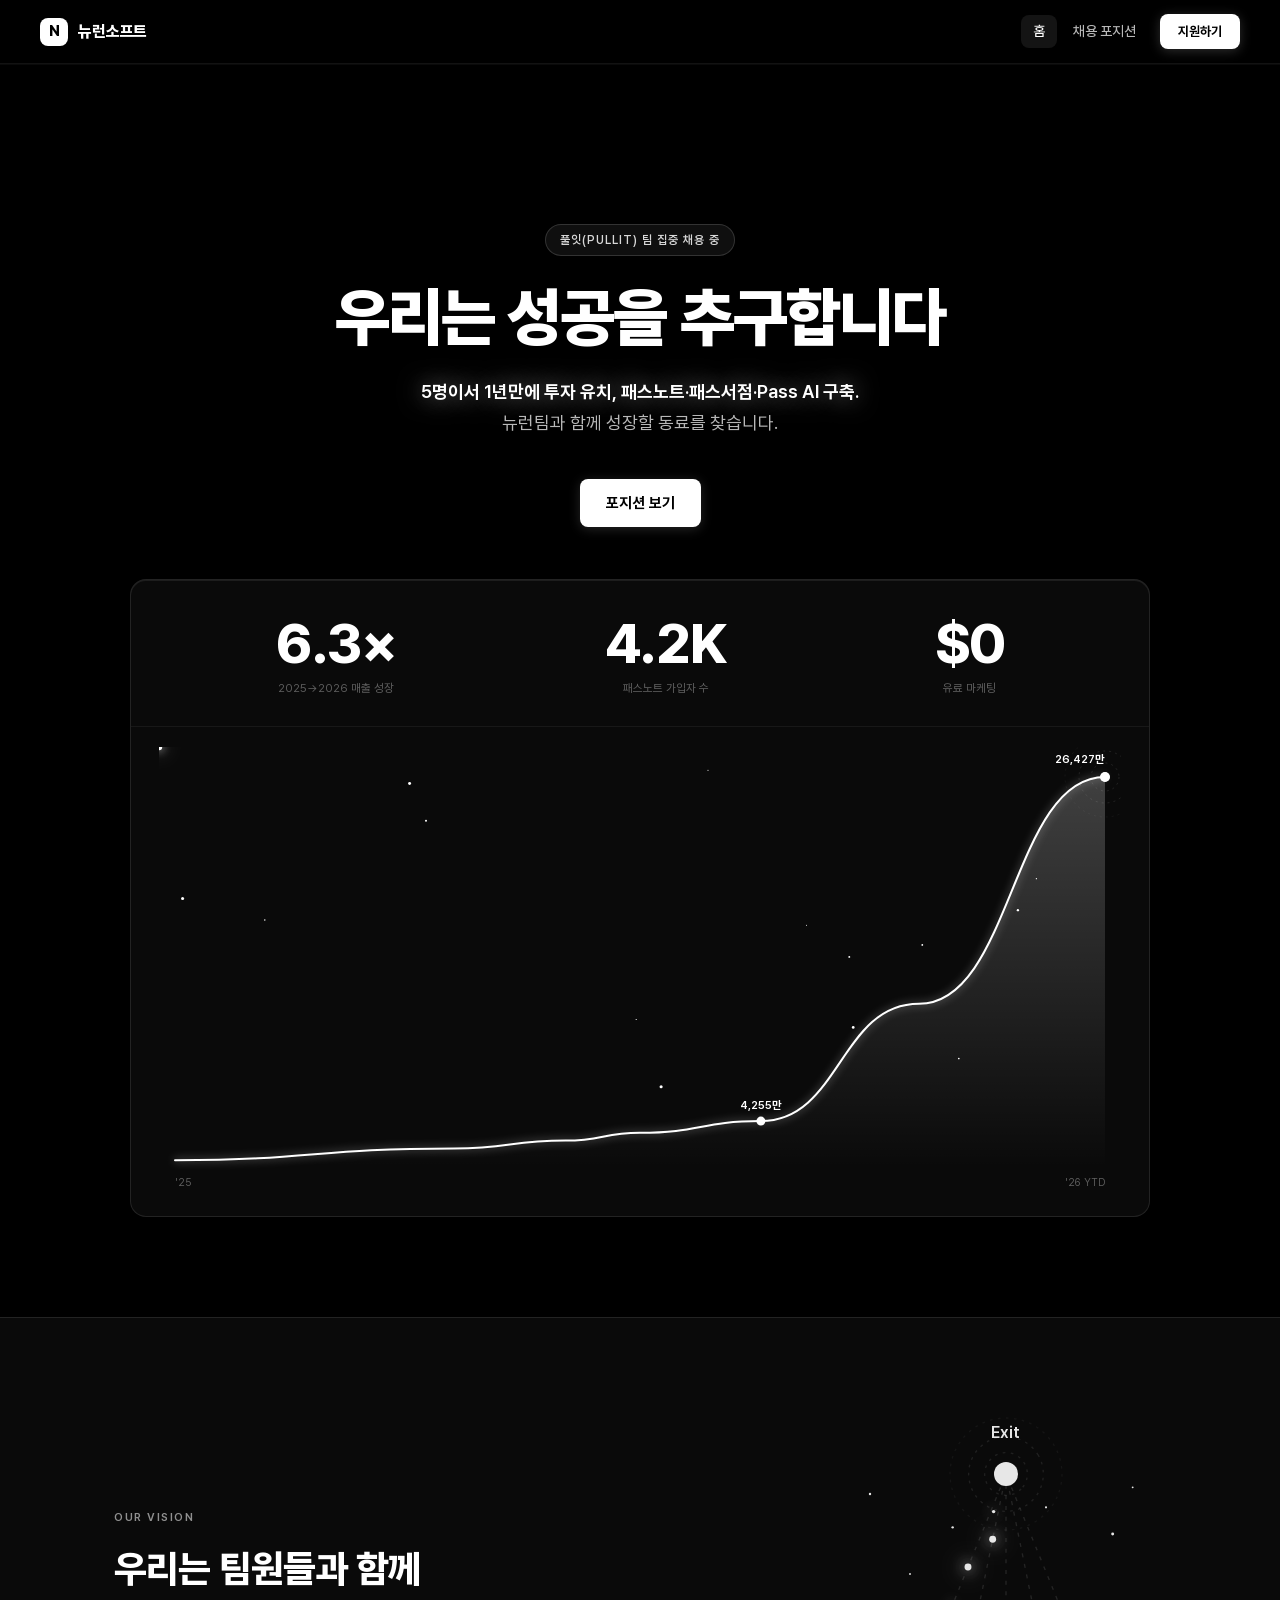
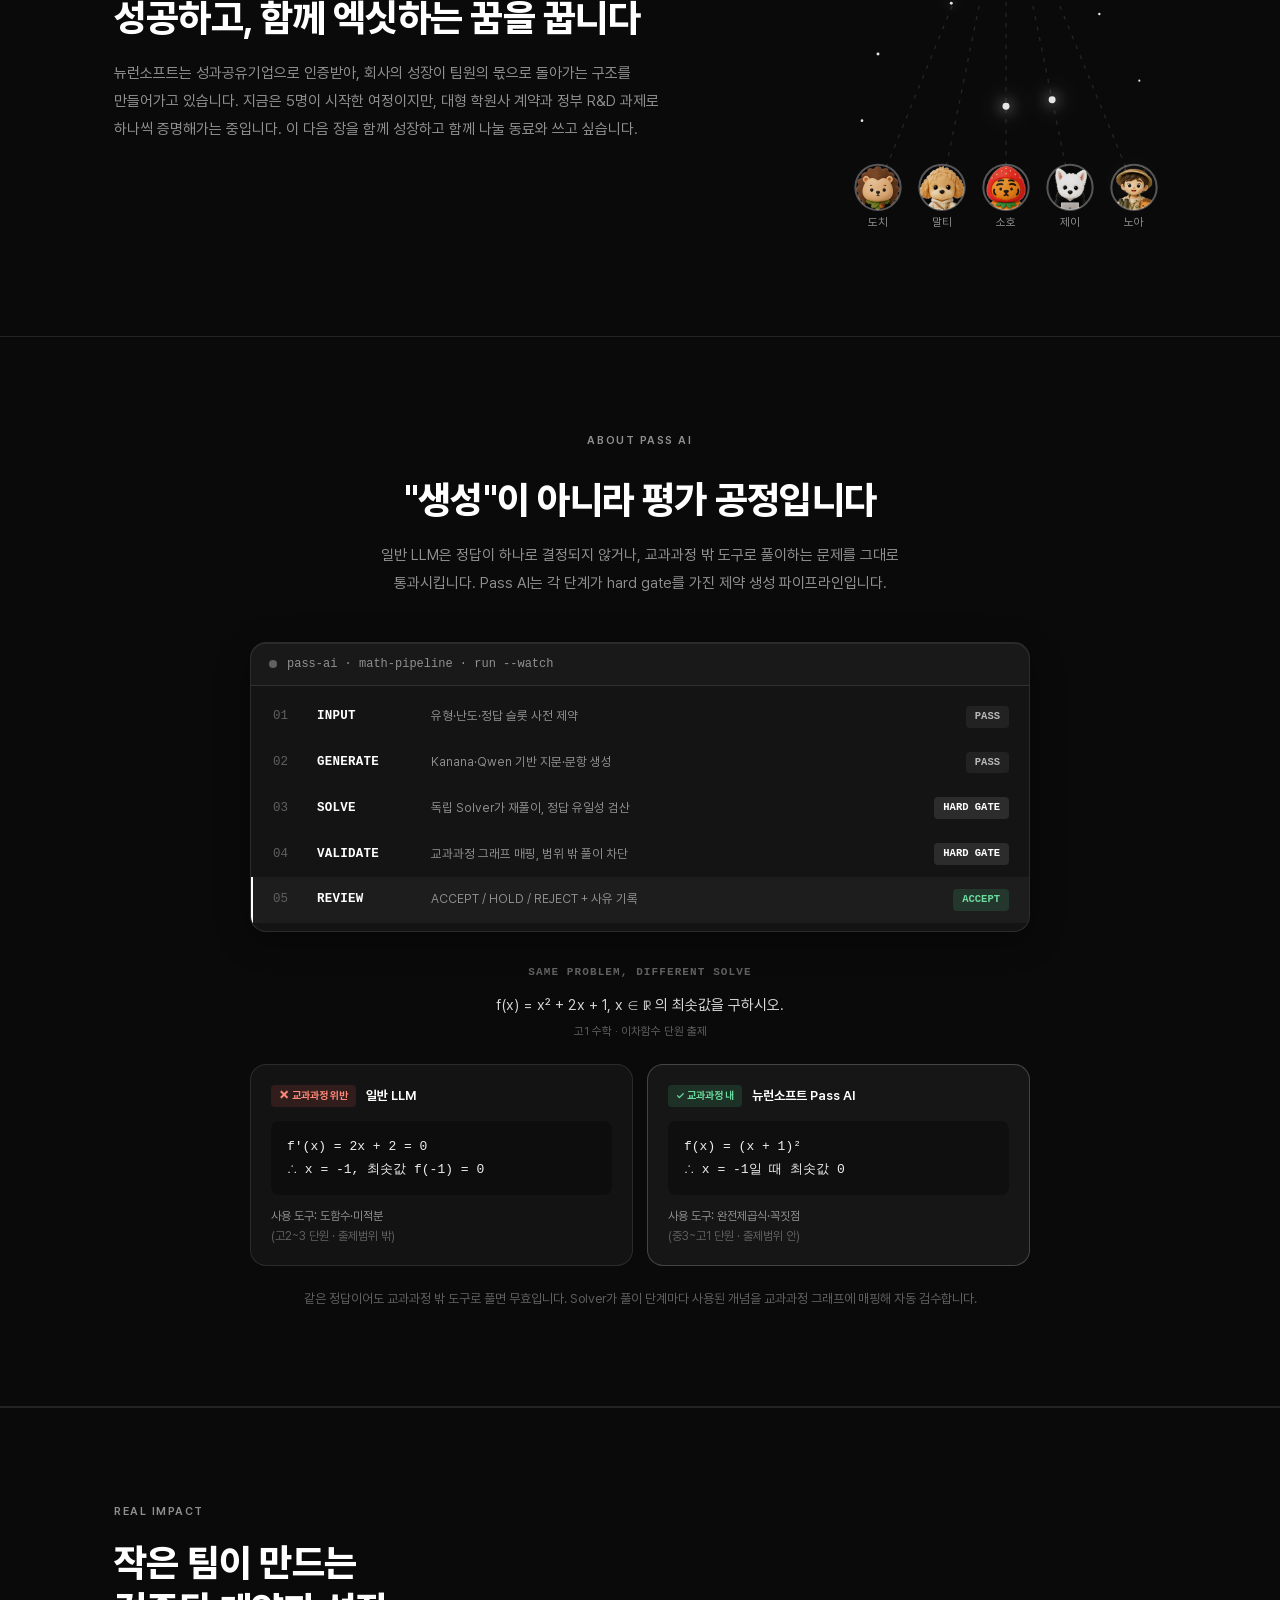
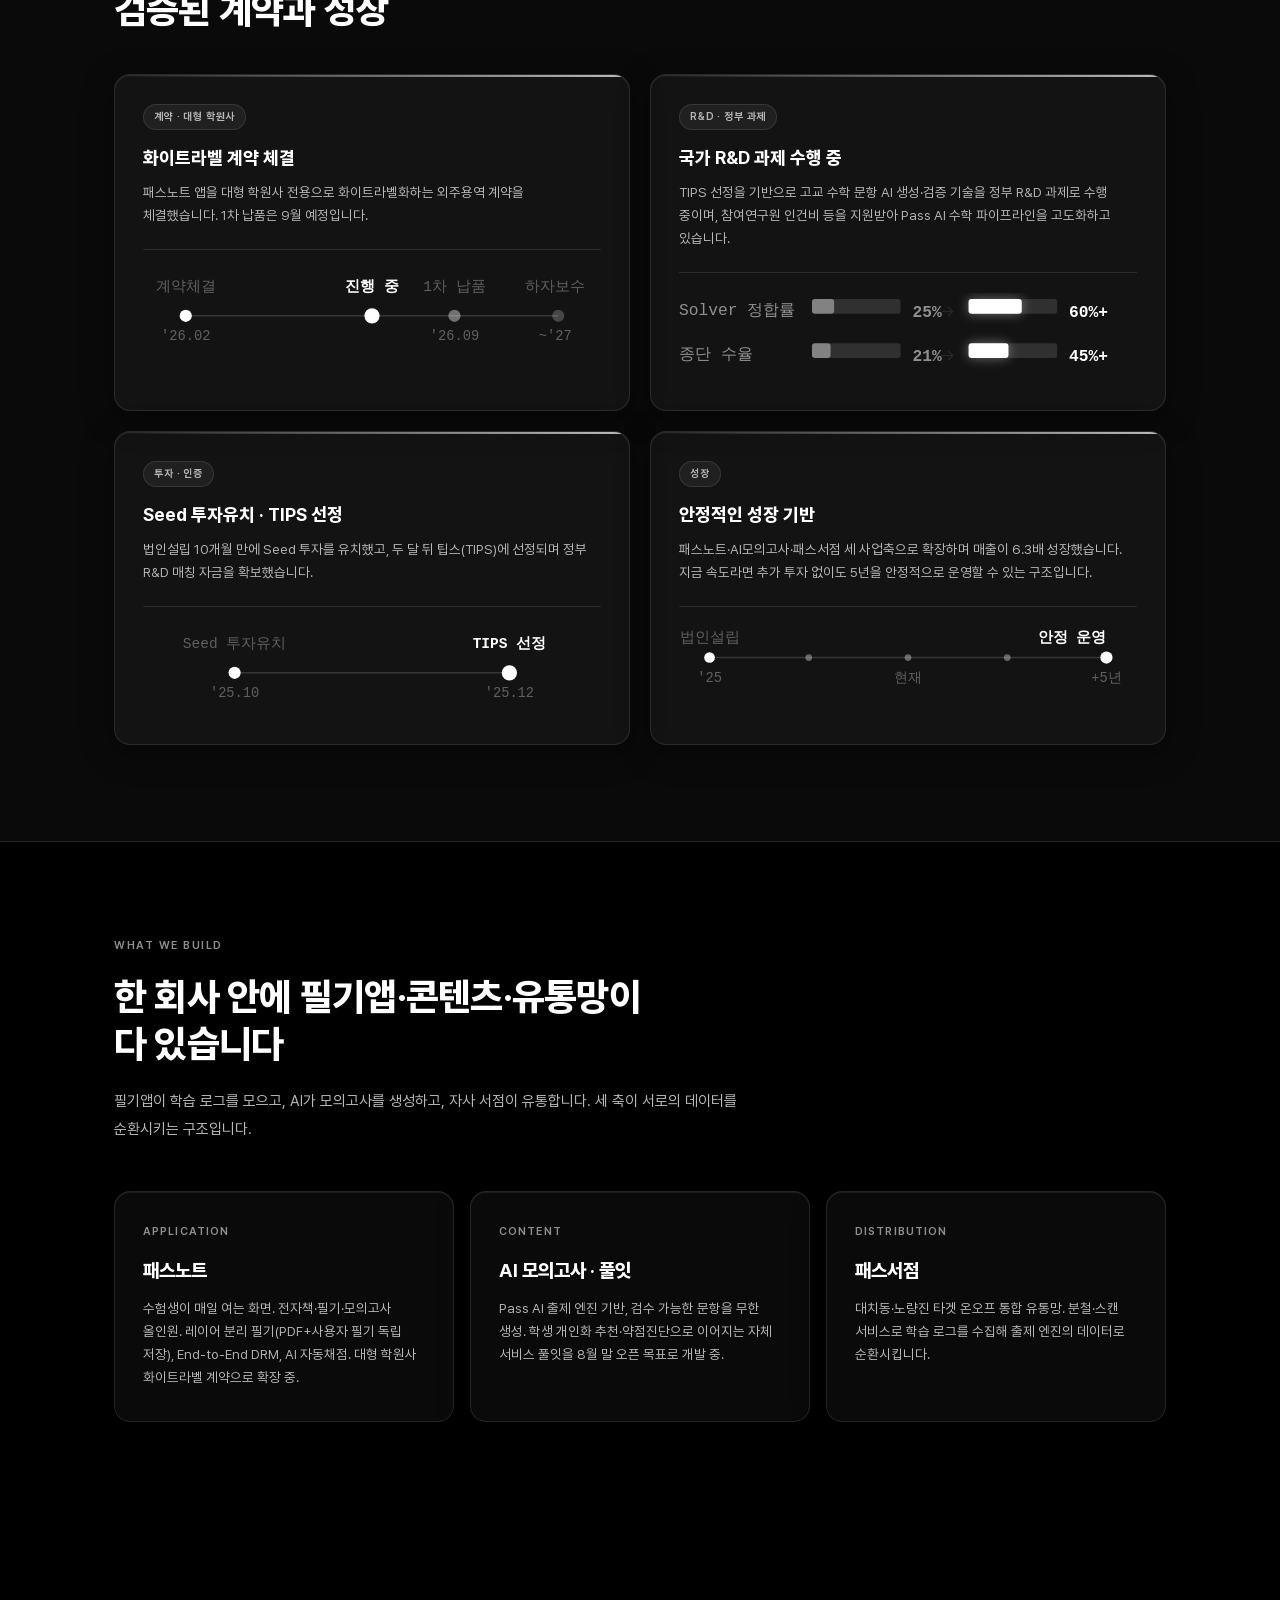
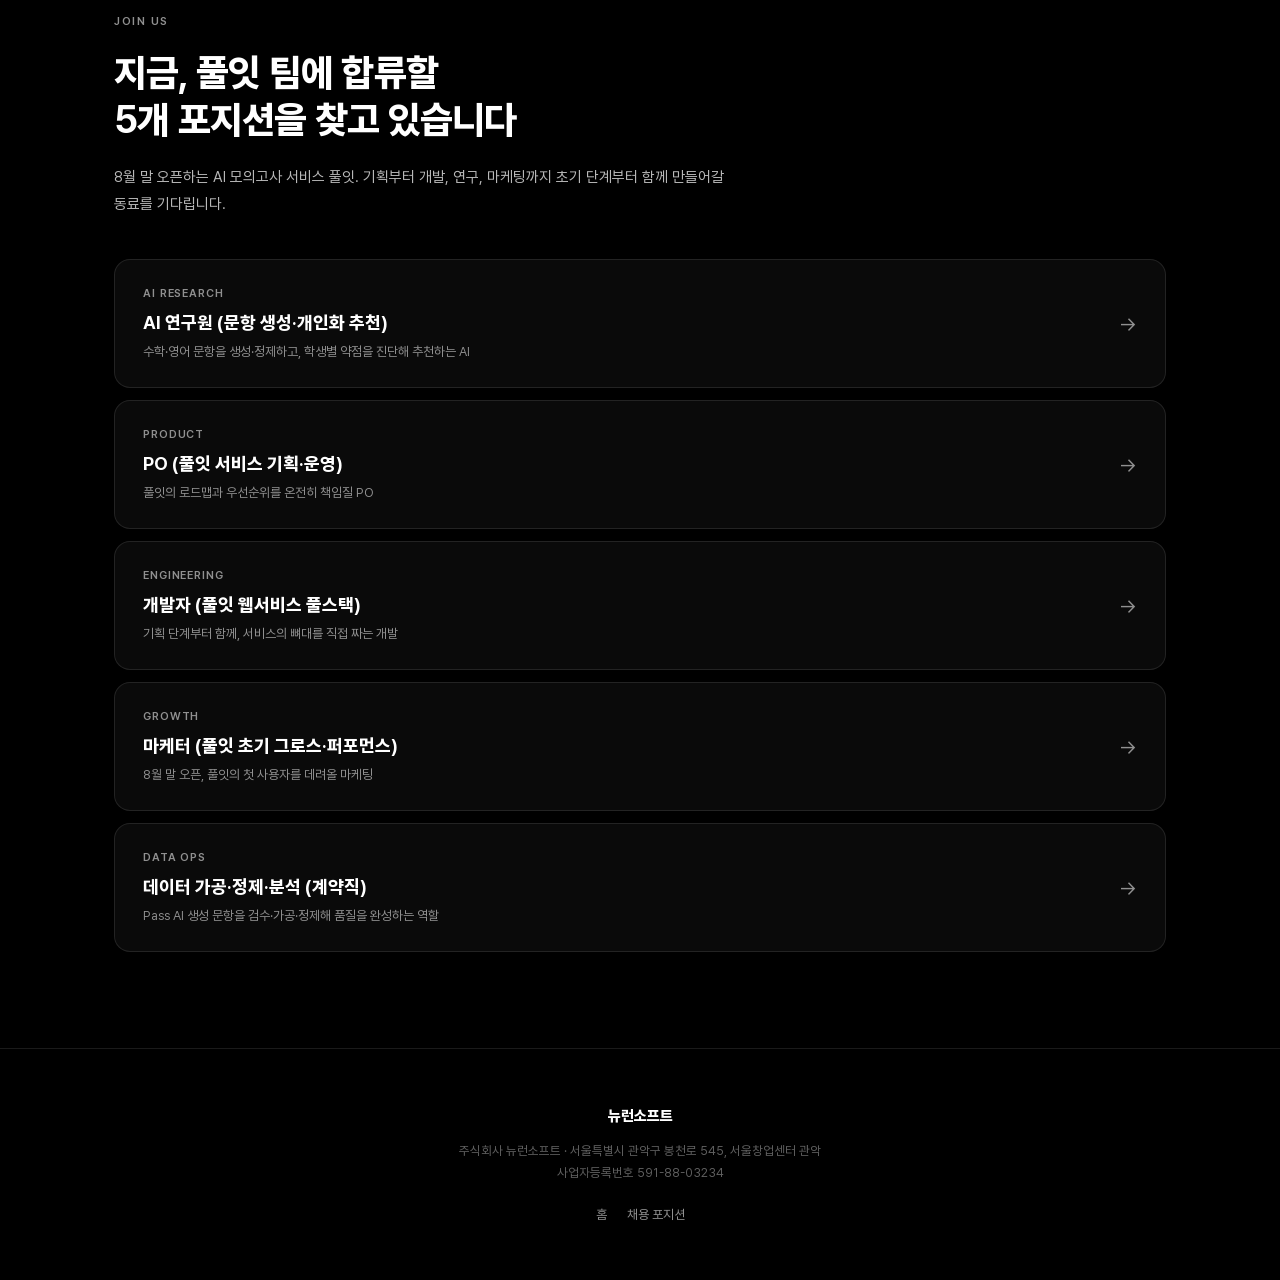
==== commit bb8ea5a2: "feat: Vercel clean URLs 적용, 사이트 전체 내부 링크를 .html 없는 형태로 정리 - vercel.json에 cleanUrls: true, trailingSl" ====
--- a/index.html
+++ b/index.html
@@ -13,11 +13,11 @@
 <body>
 
   <nav class="nav">
-    <a href="index.html" class="nav-logo"><span class="nav-logo-mark">N</span>뉴런소프트</a>
+    <a href="/" class="nav-logo"><span class="nav-logo-mark">N</span>뉴런소프트</a>
     <div class="nav-links">
-      <a href="index.html" class="nav-link active">홈</a>
-      <a href="positions/index.html" class="nav-link">채용 포지션</a>
-      <a href="positions/index.html" class="btn-apply">지원하기</a>
+      <a href="/" class="nav-link active">홈</a>
+      <a href="/positions" class="nav-link">채용 포지션</a>
+      <a href="/positions" class="btn-apply">지원하기</a>
     </div>
   </nav>
 
@@ -30,7 +30,7 @@
       뉴런팀과 함께 성장할 동료를 찾습니다.
     </p>
     <div class="hero-cta">
-      <a href="positions/index.html" class="btn-primary">포지션 보기</a>
+      <a href="/positions" class="btn-primary">포지션 보기</a>
     </div>
 
     <!-- GROWTH CARD: stats + curve chart -->
@@ -480,7 +480,7 @@
     <p class="section-body">8월 말 오픈하는 AI 모의고사 서비스 풀잇. 기획부터 개발, 연구, 마케팅까지 초기 단계부터 함께 만들어갈 동료를 기다립니다.</p>
 
     <div class="positions-list">
-      <a href="positions/ai-researcher/index.html" class="position-card">
+      <a href="/positions/ai-researcher" class="position-card">
         <div class="position-main">
           <div class="position-team">AI Research</div>
           <div class="position-title">AI 연구원 (문항 생성·개인화 추천)</div>
@@ -488,7 +488,7 @@
         </div>
         <div class="position-arrow">→</div>
       </a>
-      <a href="positions/po/index.html" class="position-card">
+      <a href="/positions/po" class="position-card">
         <div class="position-main">
           <div class="position-team">Product</div>
           <div class="position-title">PO (풀잇 서비스 기획·운영)</div>
@@ -496,7 +496,7 @@
         </div>
         <div class="position-arrow">→</div>
       </a>
-      <a href="positions/developer/index.html" class="position-card">
+      <a href="/positions/developer" class="position-card">
         <div class="position-main">
           <div class="position-team">Engineering</div>
           <div class="position-title">개발자 (풀잇 웹서비스 풀스택)</div>
@@ -504,7 +504,7 @@
         </div>
         <div class="position-arrow">→</div>
       </a>
-      <a href="positions/marketer/index.html" class="position-card">
+      <a href="/positions/marketer" class="position-card">
         <div class="position-main">
           <div class="position-team">Growth</div>
           <div class="position-title">마케터 (풀잇 초기 그로스·퍼포먼스)</div>
@@ -512,7 +512,7 @@
         </div>
         <div class="position-arrow">→</div>
       </a>
-      <a href="positions/data-ops/index.html" class="position-card">
+      <a href="/positions/data-ops" class="position-card">
         <div class="position-main">
           <div class="position-team">Data Ops</div>
           <div class="position-title">데이터 가공·정제·분석 (계약직)</div>
@@ -530,8 +530,8 @@
       사업자등록번호 591-88-03234
     </div>
     <div class="footer-links">
-      <a href="index.html">홈</a>
-      <a href="positions/index.html">채용 포지션</a>
+      <a href="/">홈</a>
+      <a href="/positions">채용 포지션</a>
     </div>
   </footer>
 
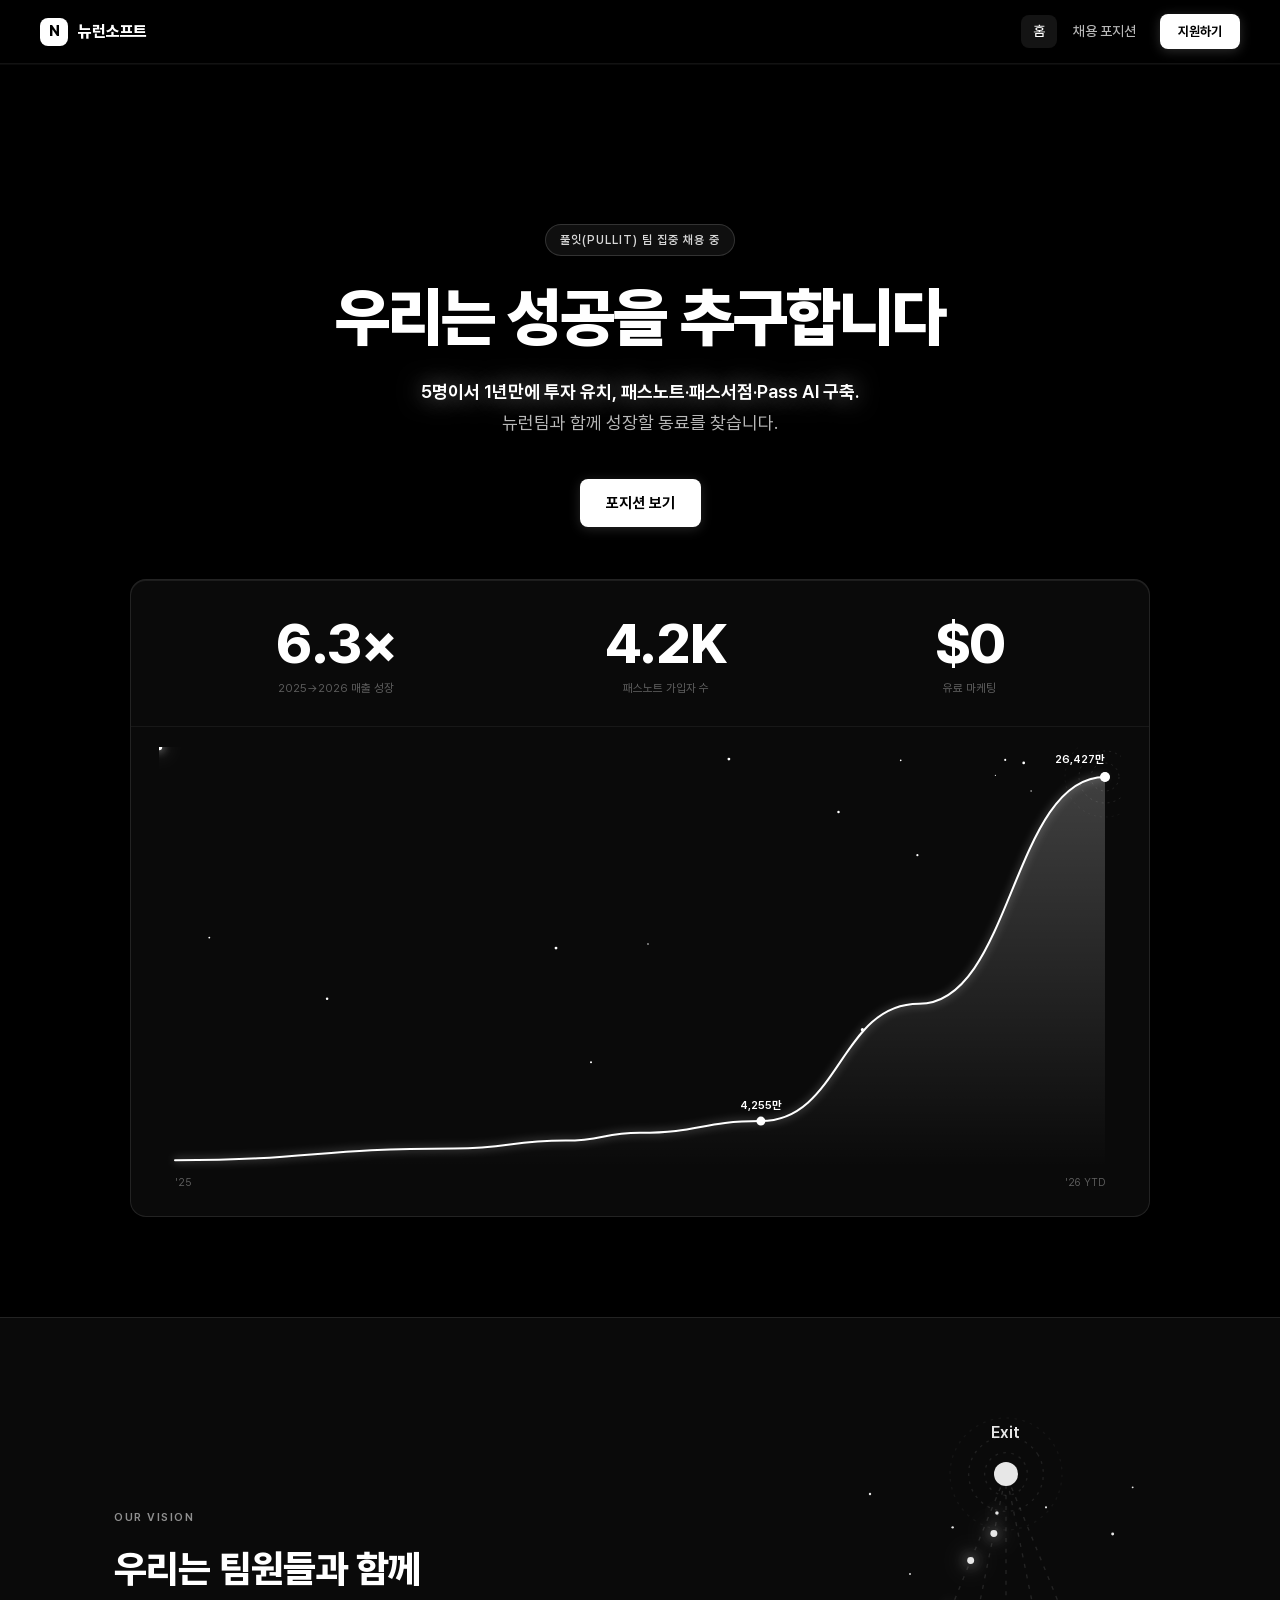
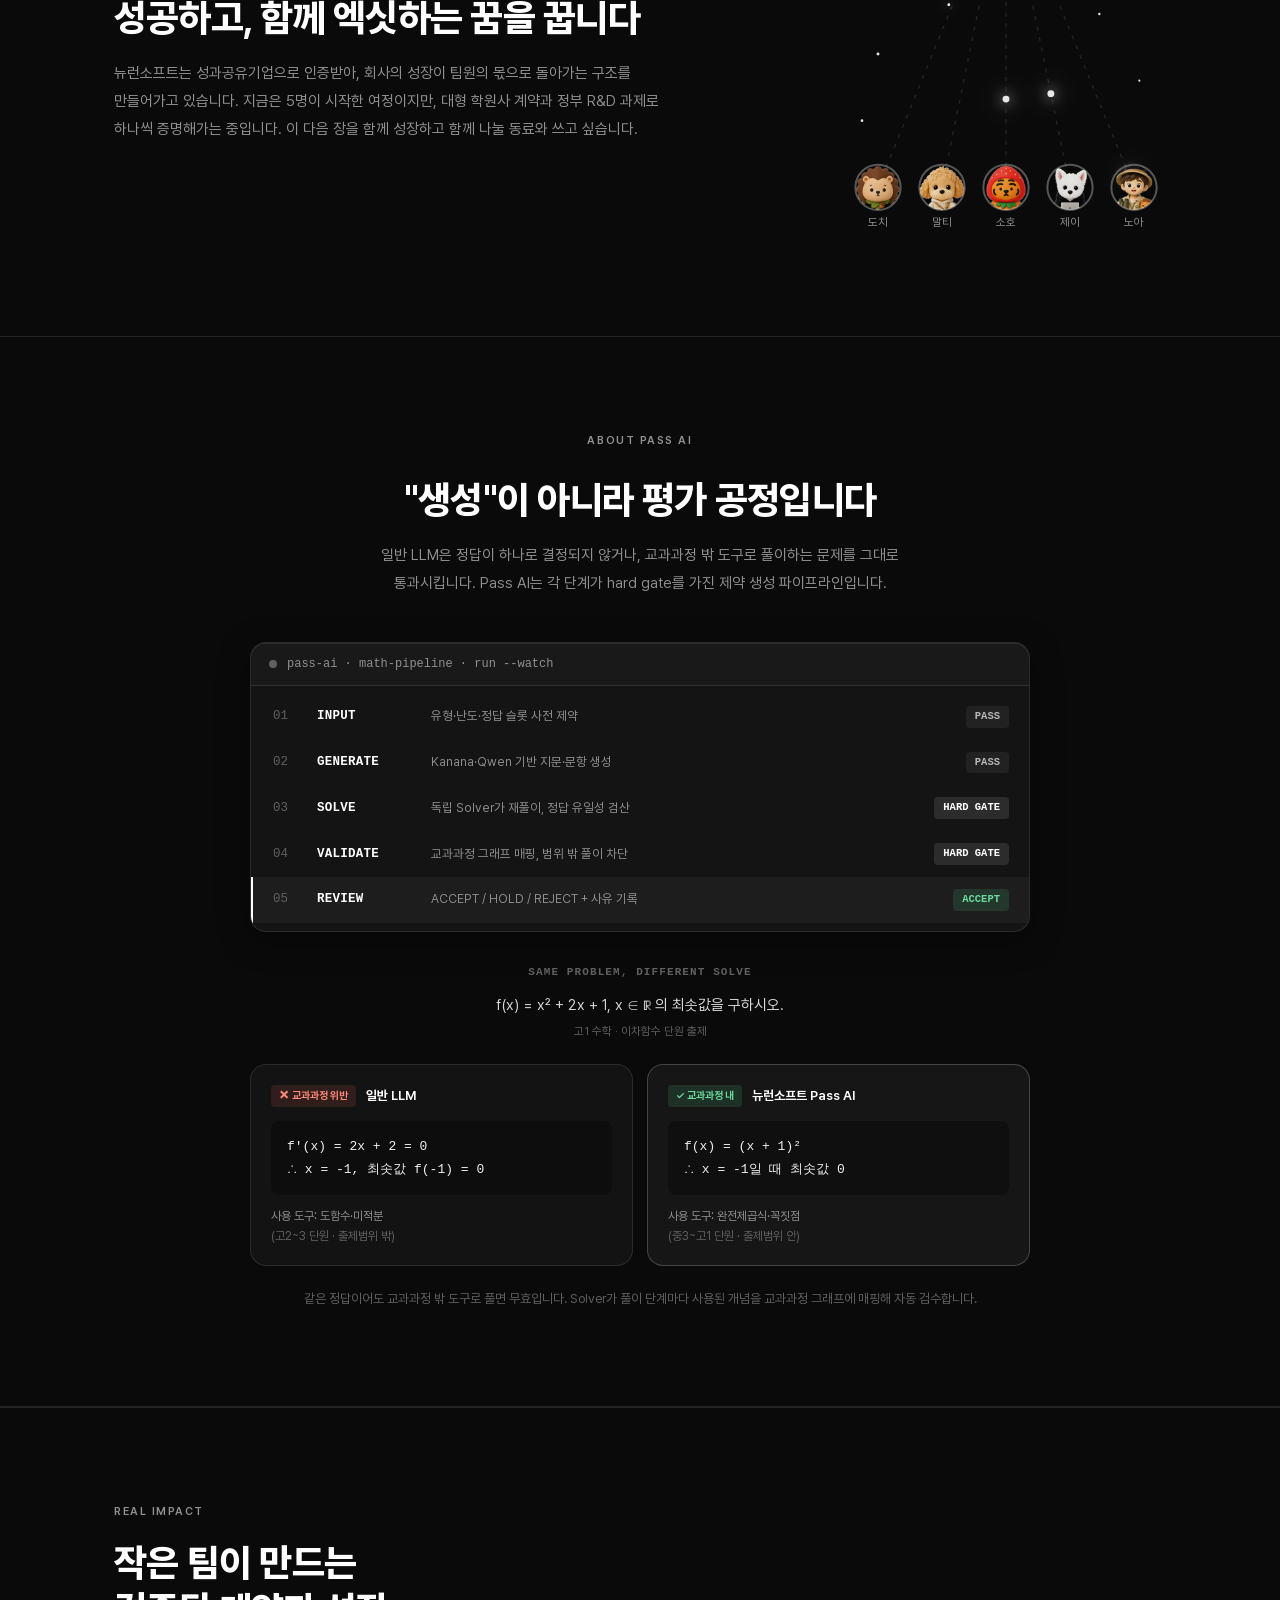
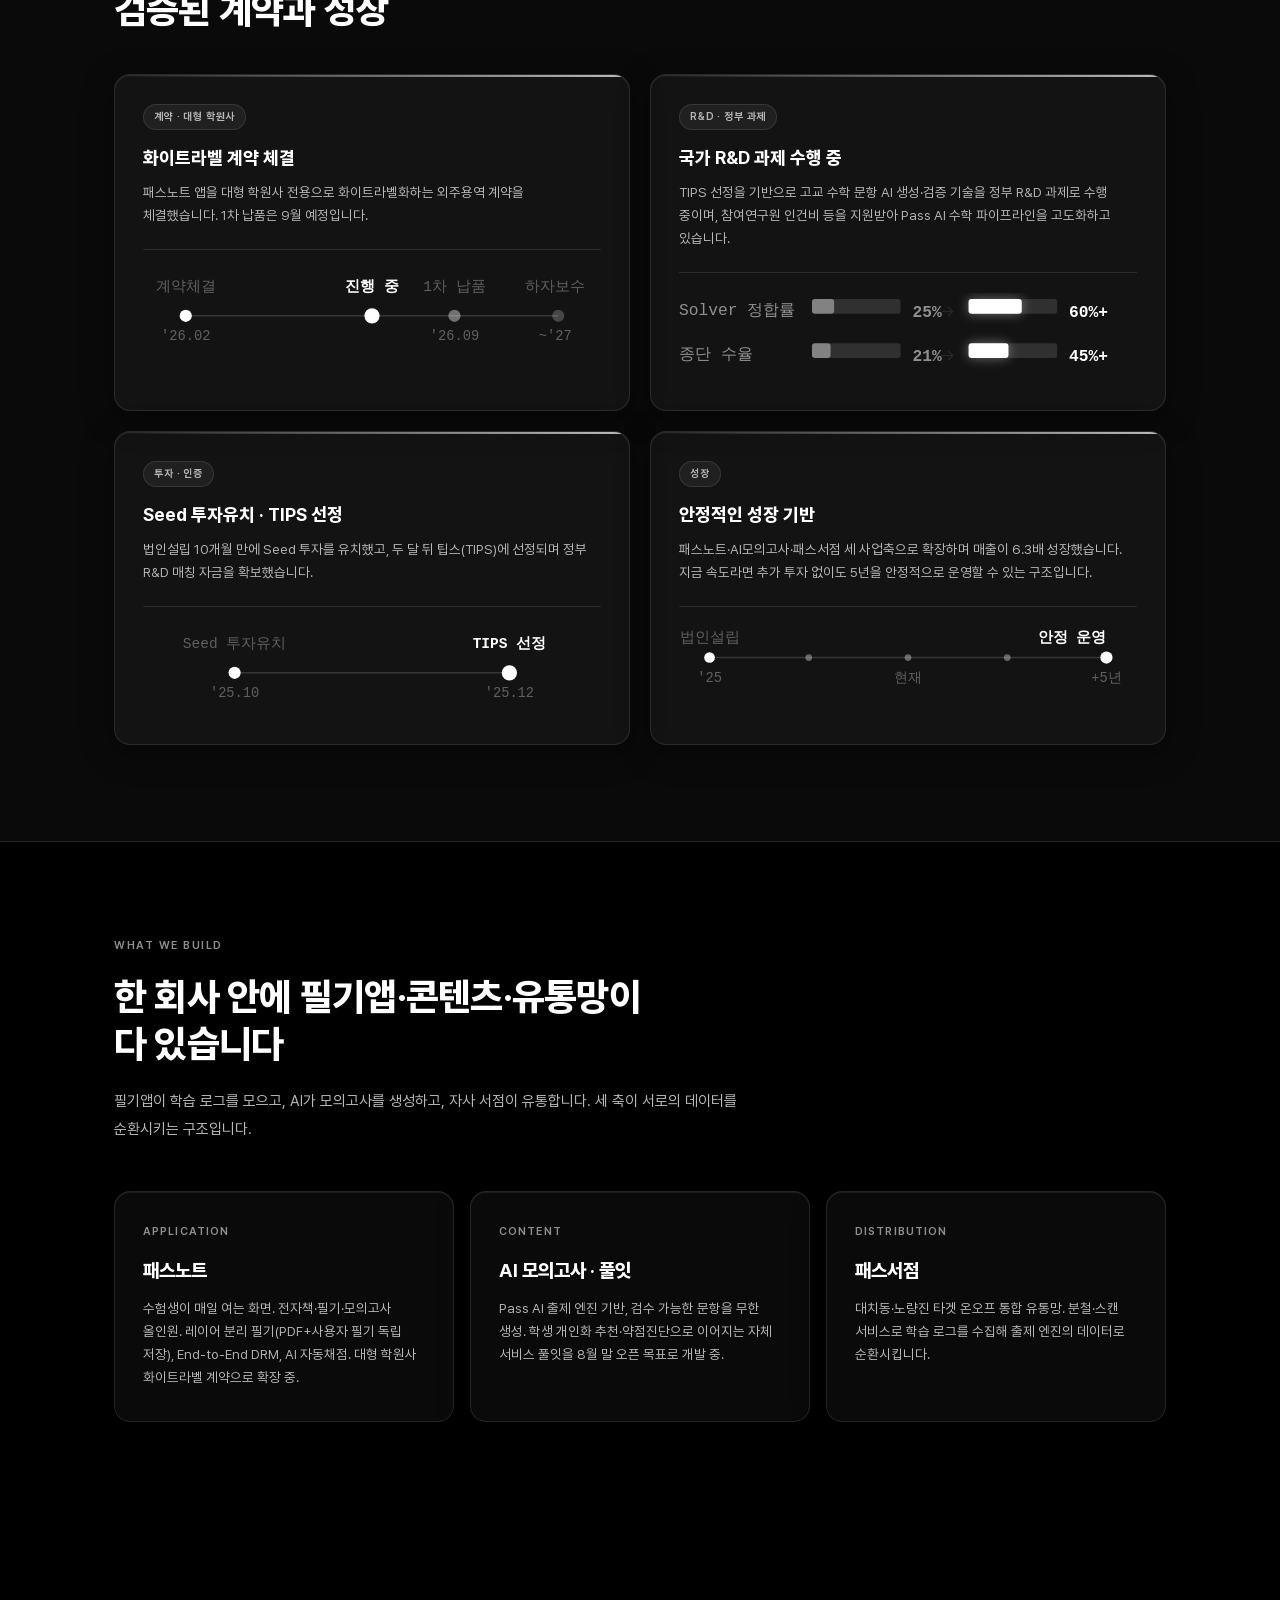
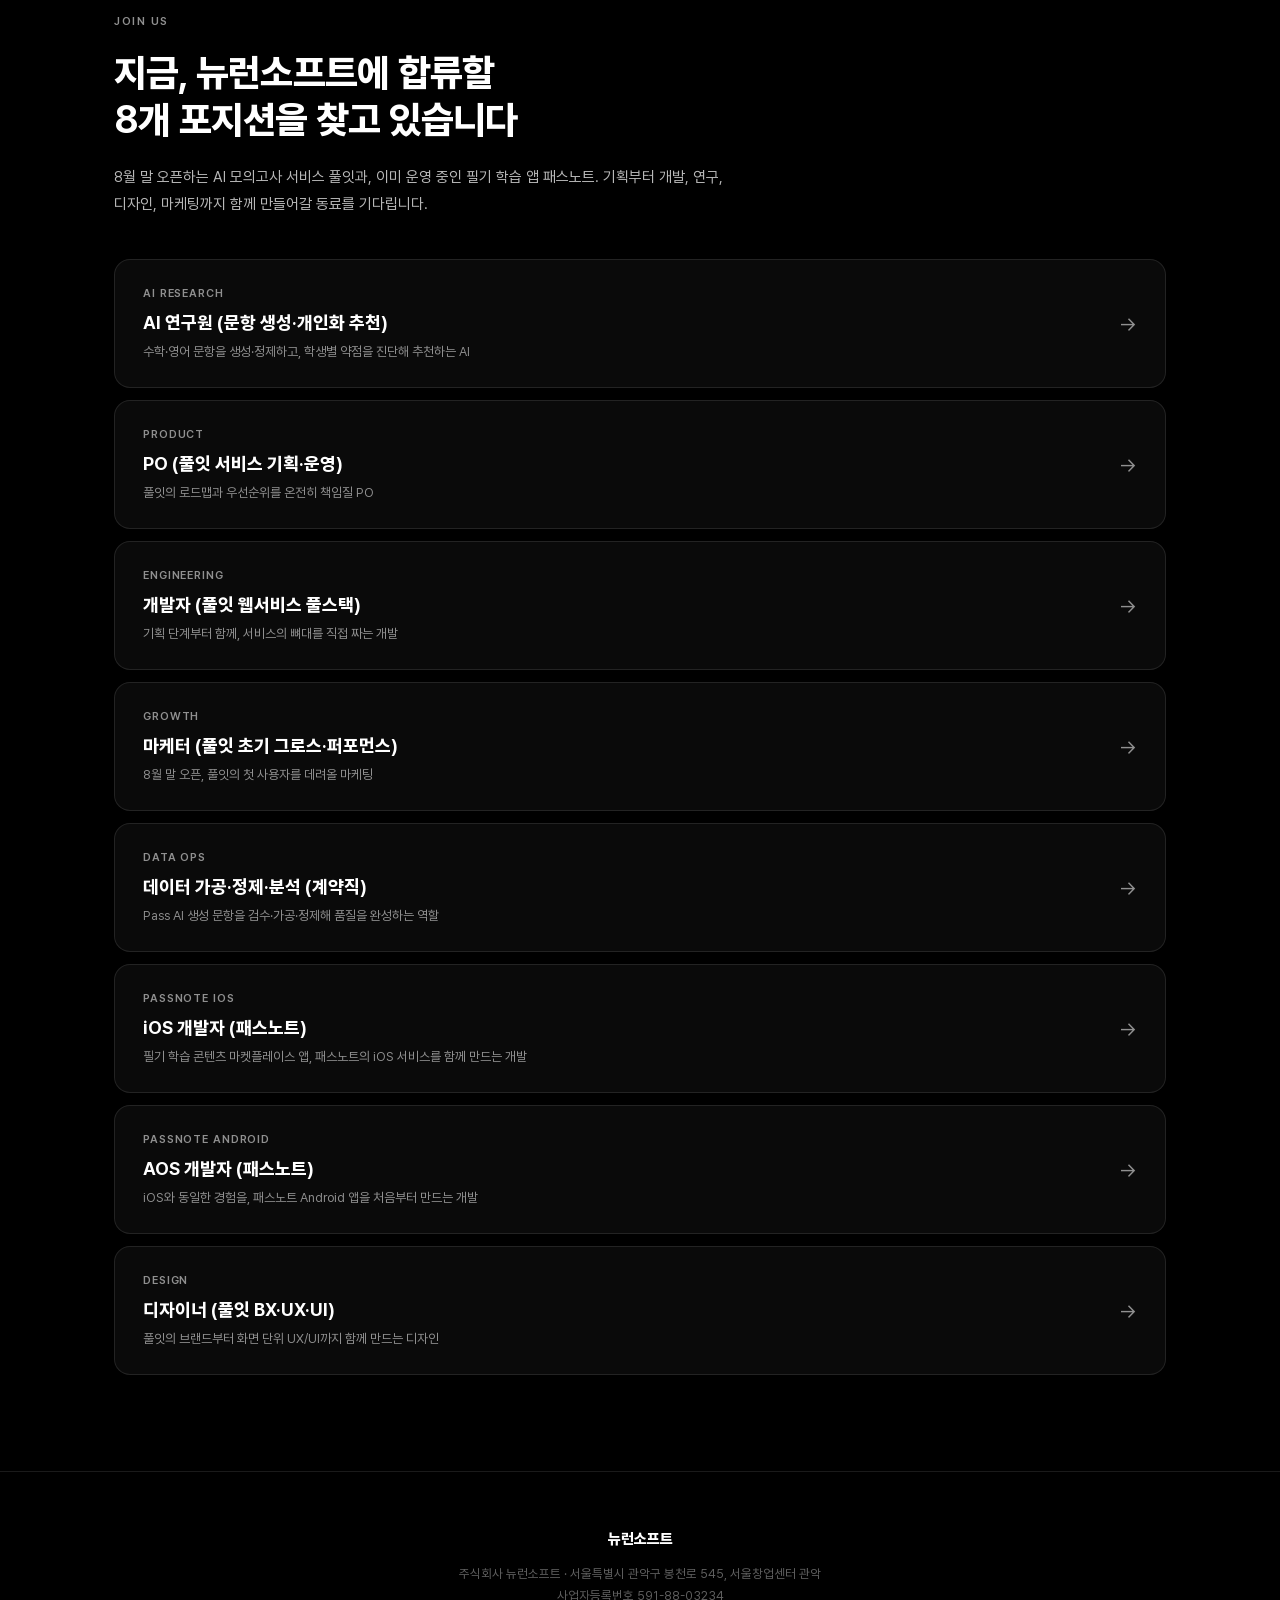
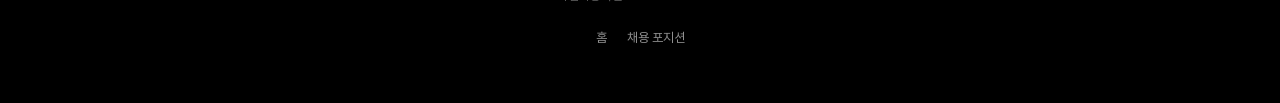
==== commit 9ff899ad: "feat: 패스노트 iOS/AOS 개발자, 풀잇 디자이너 포지션 3종 추가 채용 홈페이지·포지션 목록에 신규 포지션 3개(iOS 개발자, AOS 개발자, 디자이너) 추가 헤더 문구" ====
--- a/index.html
+++ b/index.html
@@ -476,8 +476,8 @@
   <!-- OPEN POSITIONS PREVIEW -->
   <div class="section">
     <div class="eyebrow">Join Us</div>
-    <h2 class="section-title">지금, 풀잇 팀에 합류할<br />5개 포지션을 찾고 있습니다</h2>
-    <p class="section-body">8월 말 오픈하는 AI 모의고사 서비스 풀잇. 기획부터 개발, 연구, 마케팅까지 초기 단계부터 함께 만들어갈 동료를 기다립니다.</p>
+    <h2 class="section-title">지금, 뉴런소프트에 합류할<br />8개 포지션을 찾고 있습니다</h2>
+    <p class="section-body">8월 말 오픈하는 AI 모의고사 서비스 풀잇과, 이미 운영 중인 필기 학습 앱 패스노트. 기획부터 개발, 연구, 디자인, 마케팅까지 함께 만들어갈 동료를 기다립니다.</p>
 
     <div class="positions-list">
       <a href="/positions/ai-researcher" class="position-card">
@@ -517,6 +517,30 @@
           <div class="position-team">Data Ops</div>
           <div class="position-title">데이터 가공·정제·분석 (계약직)</div>
           <div class="position-tagline">Pass AI 생성 문항을 검수·가공·정제해 품질을 완성하는 역할</div>
+        </div>
+        <div class="position-arrow">→</div>
+      </a>
+      <a href="/positions/ios-developer" class="position-card">
+        <div class="position-main">
+          <div class="position-team">Passnote iOS</div>
+          <div class="position-title">iOS 개발자 (패스노트)</div>
+          <div class="position-tagline">필기 학습 콘텐츠 마켓플레이스 앱, 패스노트의 iOS 서비스를 함께 만드는 개발</div>
+        </div>
+        <div class="position-arrow">→</div>
+      </a>
+      <a href="/positions/aos-developer" class="position-card">
+        <div class="position-main">
+          <div class="position-team">Passnote Android</div>
+          <div class="position-title">AOS 개발자 (패스노트)</div>
+          <div class="position-tagline">iOS와 동일한 경험을, 패스노트 Android 앱을 처음부터 만드는 개발</div>
+        </div>
+        <div class="position-arrow">→</div>
+      </a>
+      <a href="/positions/designer" class="position-card">
+        <div class="position-main">
+          <div class="position-team">Design</div>
+          <div class="position-title">디자이너 (풀잇 BX·UX·UI)</div>
+          <div class="position-tagline">풀잇의 브랜드부터 화면 단위 UX/UI까지 함께 만드는 디자인</div>
         </div>
         <div class="position-arrow">→</div>
       </a>
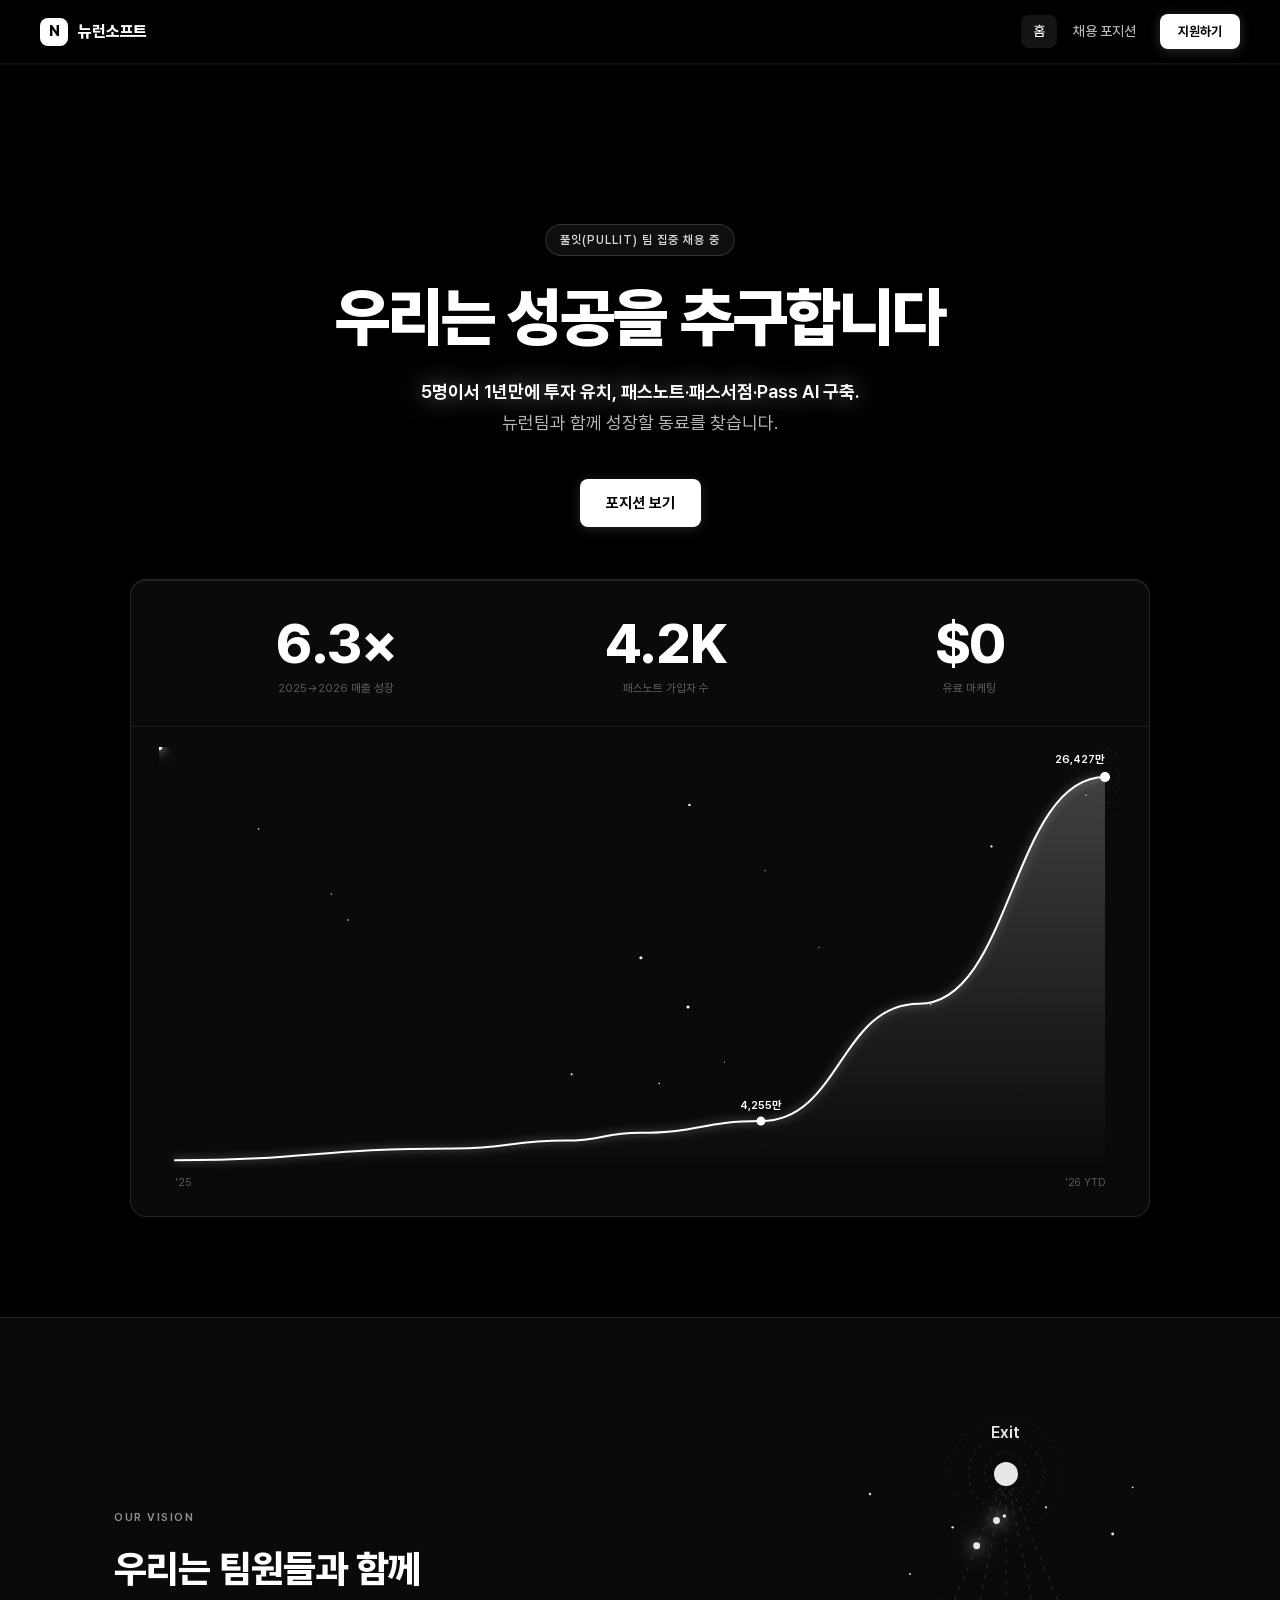
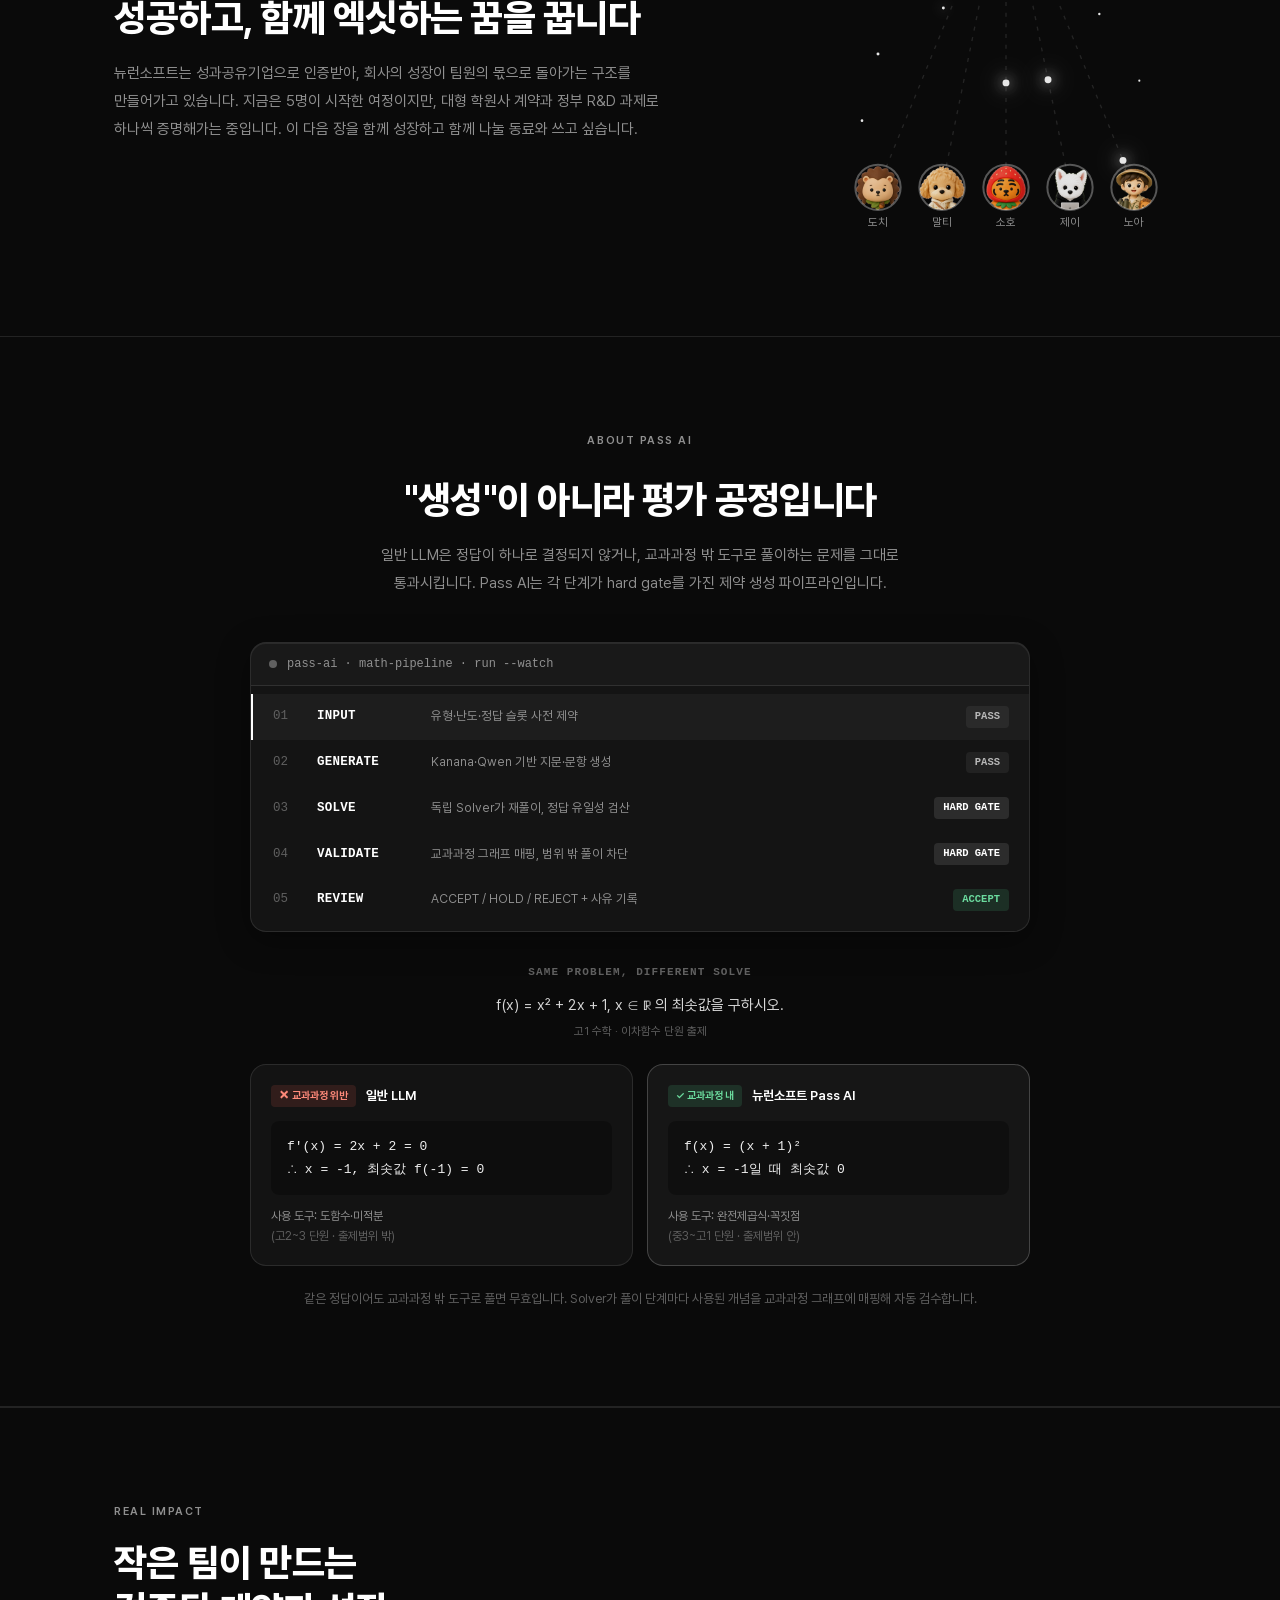
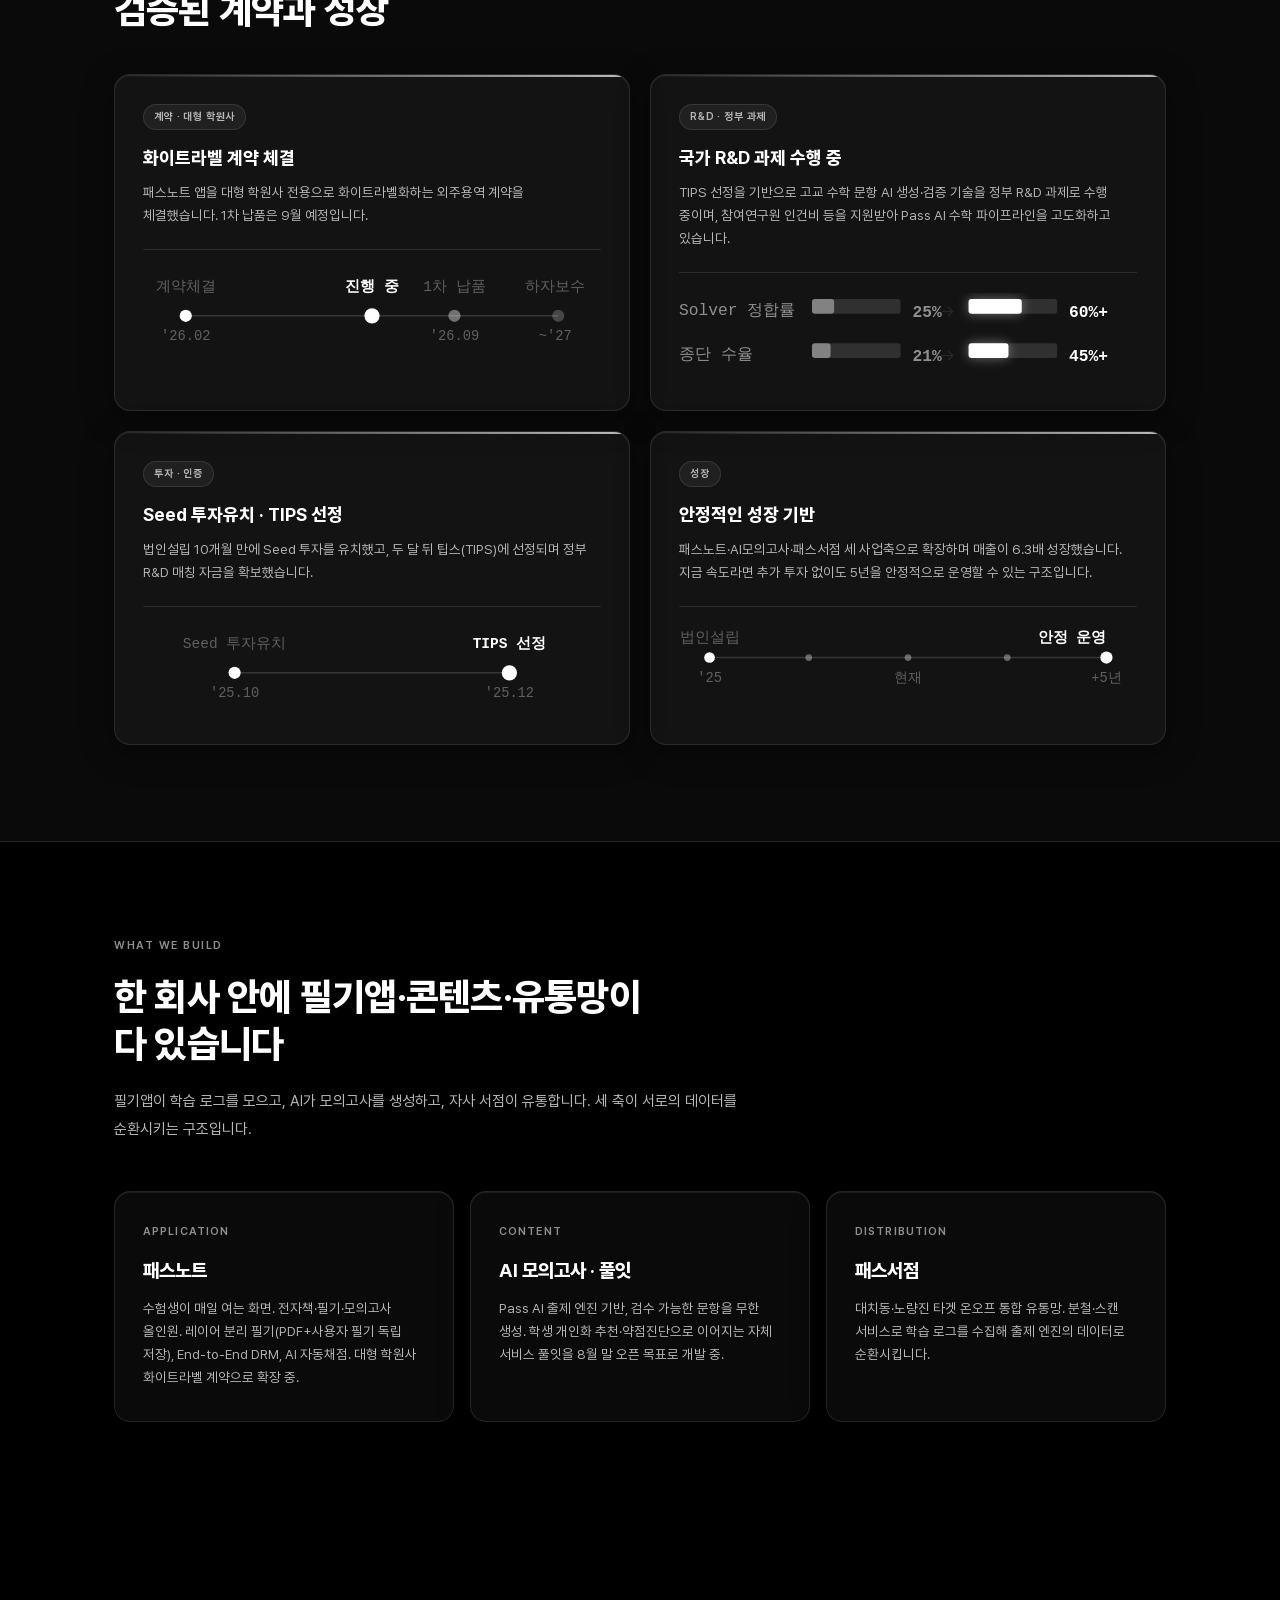
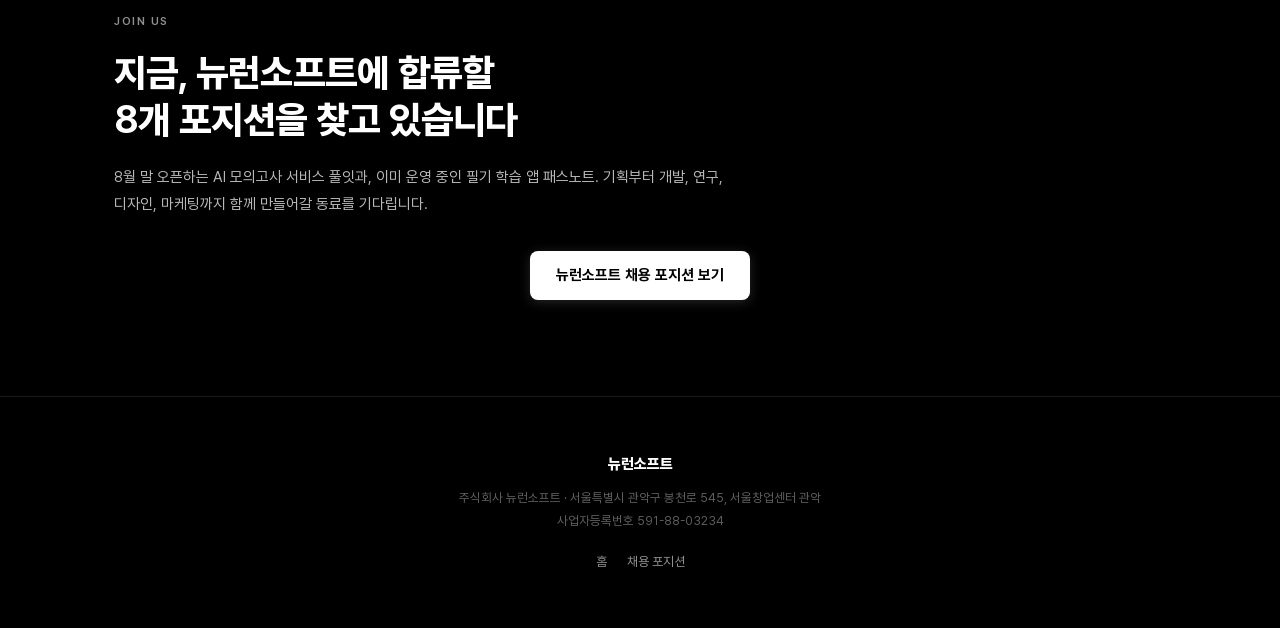
==== commit eabb43e6: "feat: 홈페이지 채용 포지션 목록을 버튼 하나로 축약 Join Us 섹션의 포지션 카드 전체 노출을 제거하고 /positions 탭으로 유도하는 버튼만 남김" ====
--- a/index.html
+++ b/index.html
@@ -479,71 +479,8 @@
     <h2 class="section-title">지금, 뉴런소프트에 합류할<br />8개 포지션을 찾고 있습니다</h2>
     <p class="section-body">8월 말 오픈하는 AI 모의고사 서비스 풀잇과, 이미 운영 중인 필기 학습 앱 패스노트. 기획부터 개발, 연구, 디자인, 마케팅까지 함께 만들어갈 동료를 기다립니다.</p>
 
-    <div class="positions-list">
-      <a href="/positions/ai-researcher" class="position-card">
-        <div class="position-main">
-          <div class="position-team">AI Research</div>
-          <div class="position-title">AI 연구원 (문항 생성·개인화 추천)</div>
-          <div class="position-tagline">수학·영어 문항을 생성·정제하고, 학생별 약점을 진단해 추천하는 AI</div>
-        </div>
-        <div class="position-arrow">→</div>
-      </a>
-      <a href="/positions/po" class="position-card">
-        <div class="position-main">
-          <div class="position-team">Product</div>
-          <div class="position-title">PO (풀잇 서비스 기획·운영)</div>
-          <div class="position-tagline">풀잇의 로드맵과 우선순위를 온전히 책임질 PO</div>
-        </div>
-        <div class="position-arrow">→</div>
-      </a>
-      <a href="/positions/developer" class="position-card">
-        <div class="position-main">
-          <div class="position-team">Engineering</div>
-          <div class="position-title">개발자 (풀잇 웹서비스 풀스택)</div>
-          <div class="position-tagline">기획 단계부터 함께, 서비스의 뼈대를 직접 짜는 개발</div>
-        </div>
-        <div class="position-arrow">→</div>
-      </a>
-      <a href="/positions/marketer" class="position-card">
-        <div class="position-main">
-          <div class="position-team">Growth</div>
-          <div class="position-title">마케터 (풀잇 초기 그로스·퍼포먼스)</div>
-          <div class="position-tagline">8월 말 오픈, 풀잇의 첫 사용자를 데려올 마케팅</div>
-        </div>
-        <div class="position-arrow">→</div>
-      </a>
-      <a href="/positions/data-ops" class="position-card">
-        <div class="position-main">
-          <div class="position-team">Data Ops</div>
-          <div class="position-title">데이터 가공·정제·분석 (계약직)</div>
-          <div class="position-tagline">Pass AI 생성 문항을 검수·가공·정제해 품질을 완성하는 역할</div>
-        </div>
-        <div class="position-arrow">→</div>
-      </a>
-      <a href="/positions/ios-developer" class="position-card">
-        <div class="position-main">
-          <div class="position-team">Passnote iOS</div>
-          <div class="position-title">iOS 개발자 (패스노트)</div>
-          <div class="position-tagline">필기 학습 콘텐츠 마켓플레이스 앱, 패스노트의 iOS 서비스를 함께 만드는 개발</div>
-        </div>
-        <div class="position-arrow">→</div>
-      </a>
-      <a href="/positions/aos-developer" class="position-card">
-        <div class="position-main">
-          <div class="position-team">Passnote Android</div>
-          <div class="position-title">AOS 개발자 (패스노트)</div>
-          <div class="position-tagline">iOS와 동일한 경험을, 패스노트 Android 앱을 처음부터 만드는 개발</div>
-        </div>
-        <div class="position-arrow">→</div>
-      </a>
-      <a href="/positions/designer" class="position-card">
-        <div class="position-main">
-          <div class="position-team">Design</div>
-          <div class="position-title">디자이너 (풀잇 BX·UX·UI)</div>
-          <div class="position-tagline">풀잇의 브랜드부터 화면 단위 UX/UI까지 함께 만드는 디자인</div>
-        </div>
-        <div class="position-arrow">→</div>
-      </a>
+    <div class="hero-cta" style="margin-top: 32px;">
+      <a href="/positions" class="btn-primary">뉴런소프트 채용 포지션 보기</a>
     </div>
   </div>
 
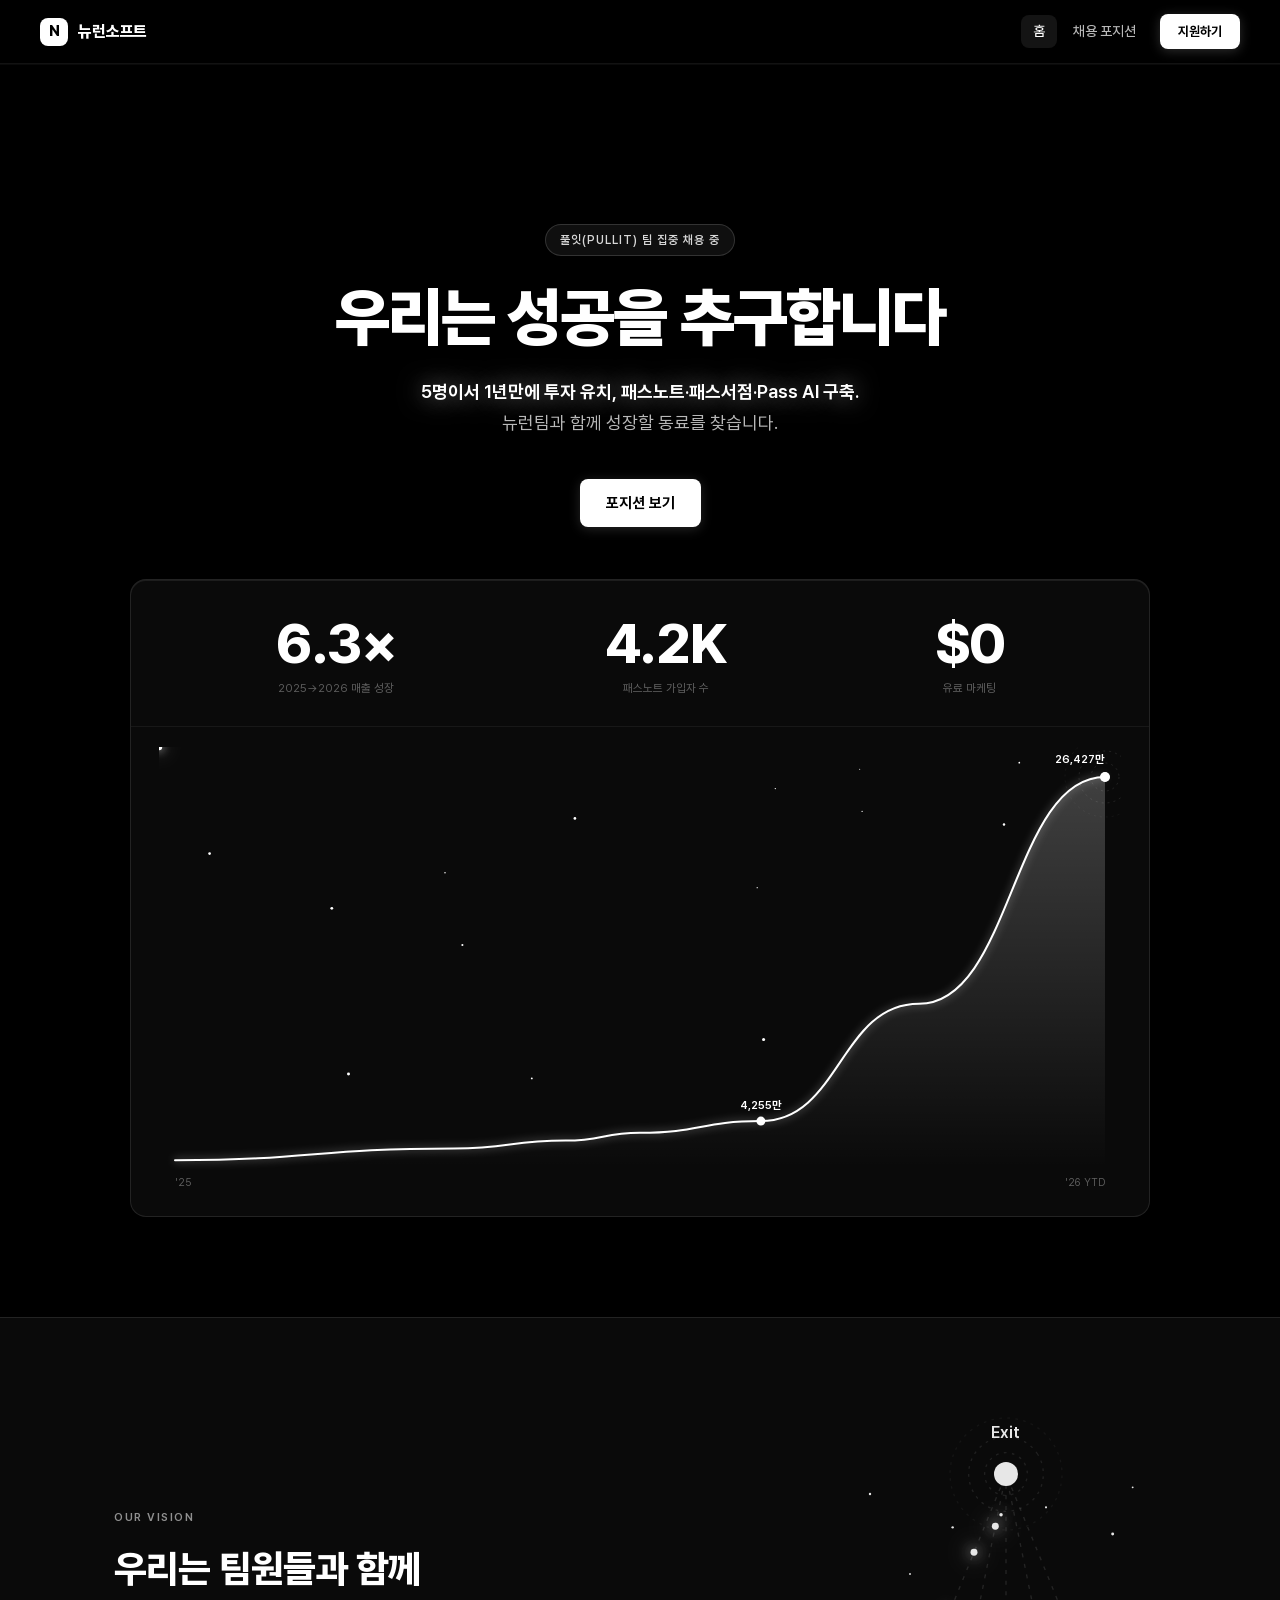
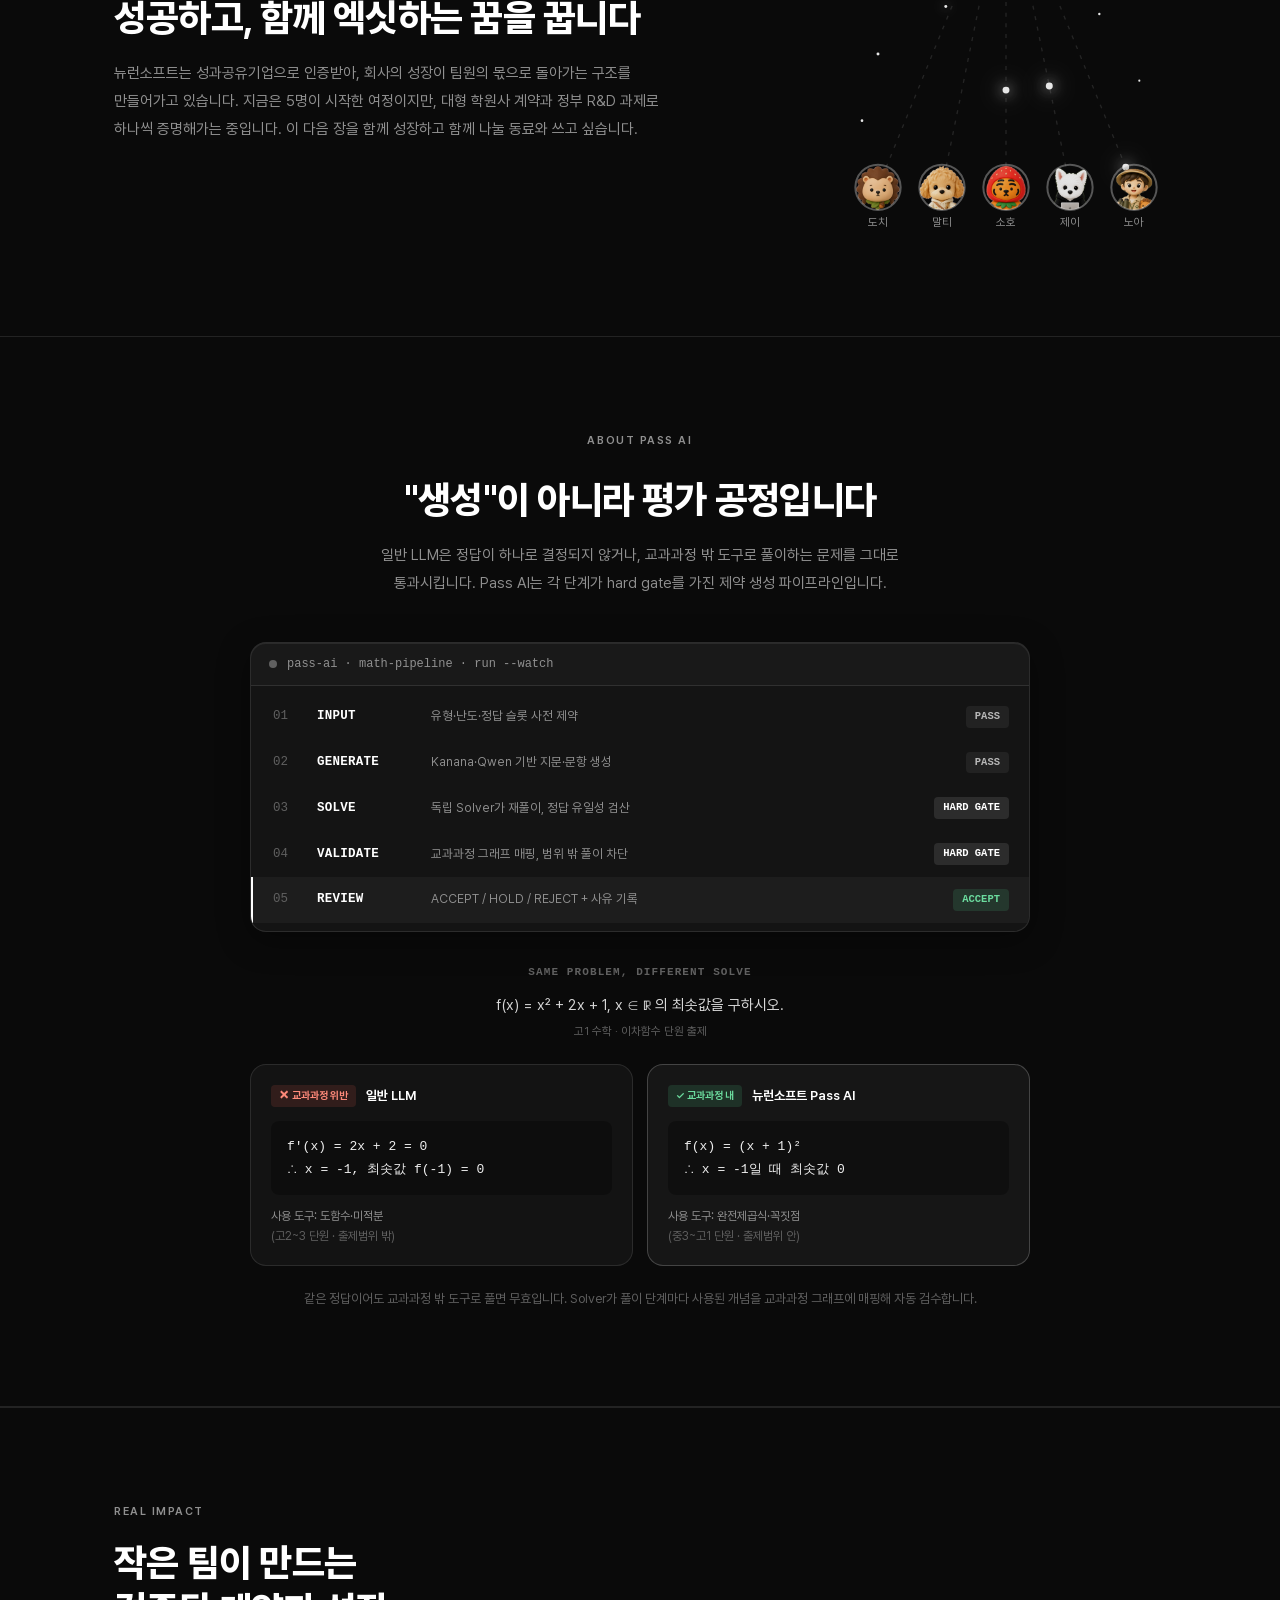
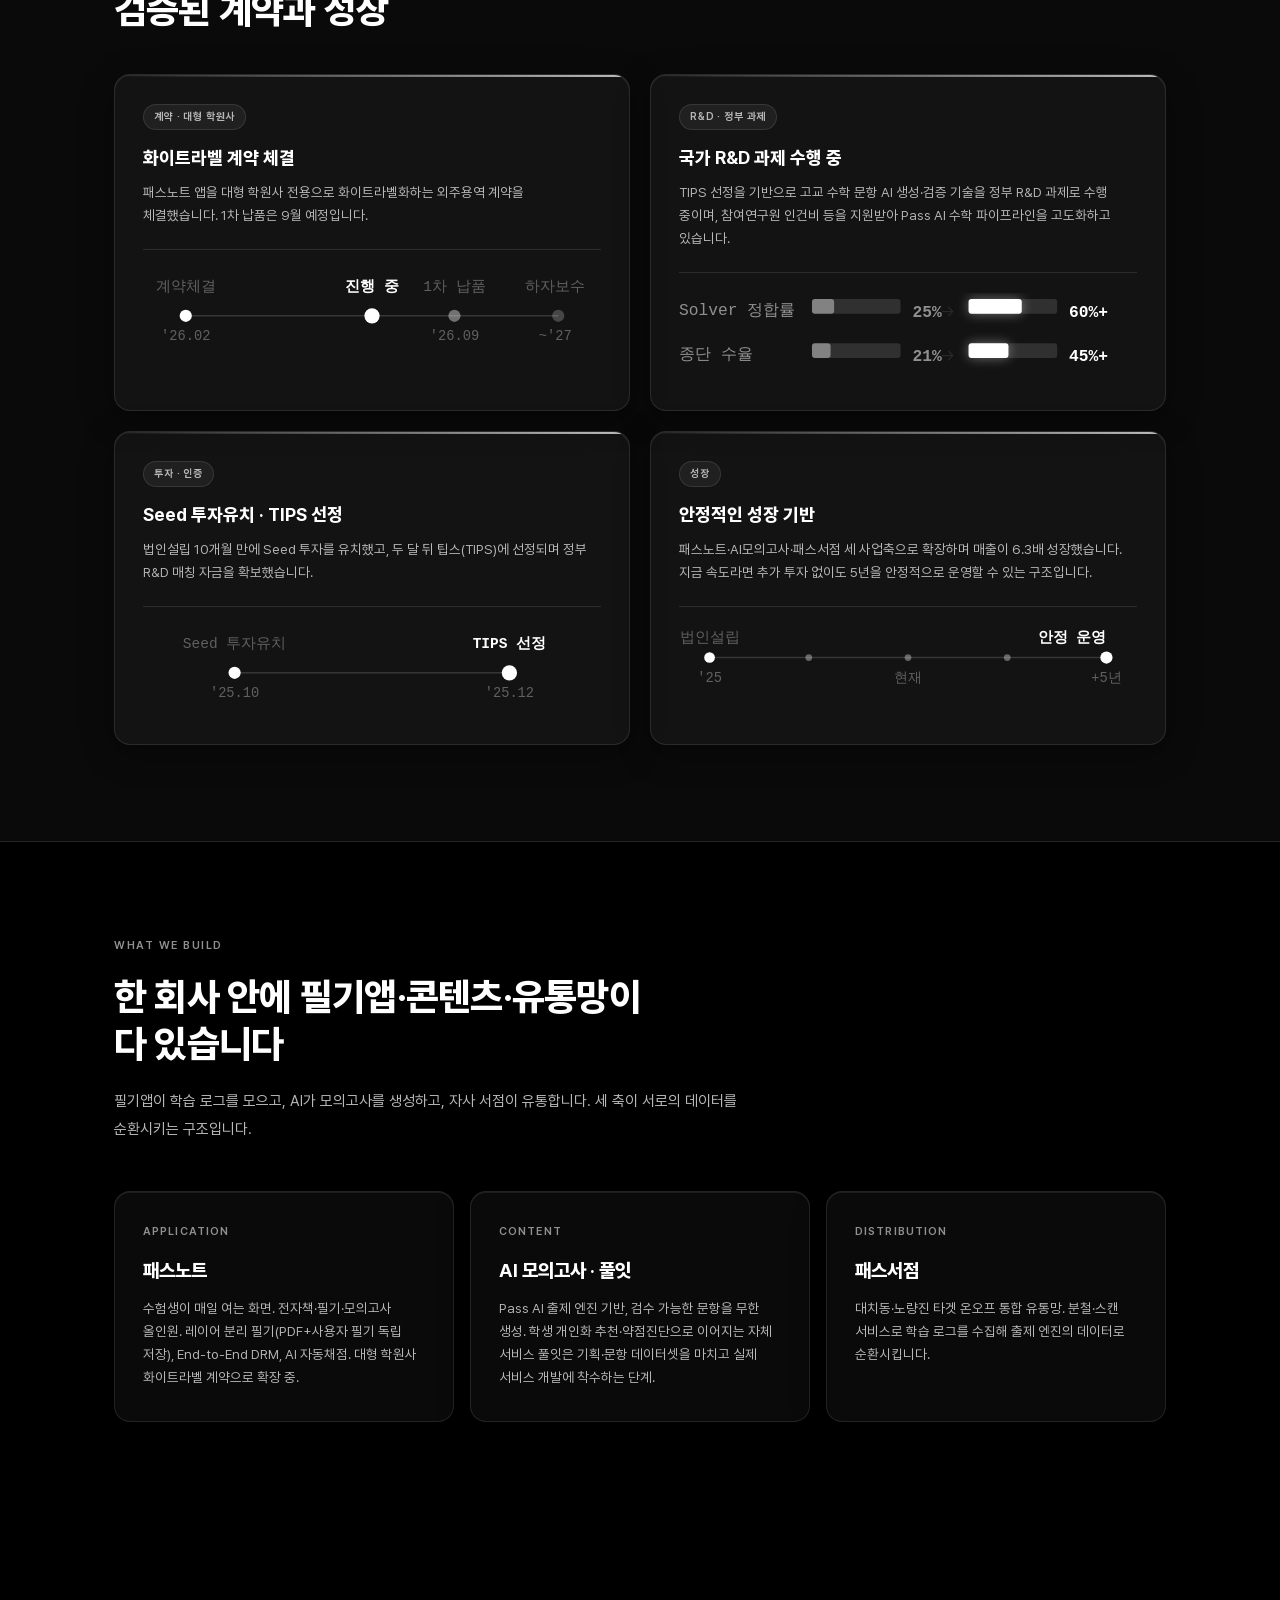
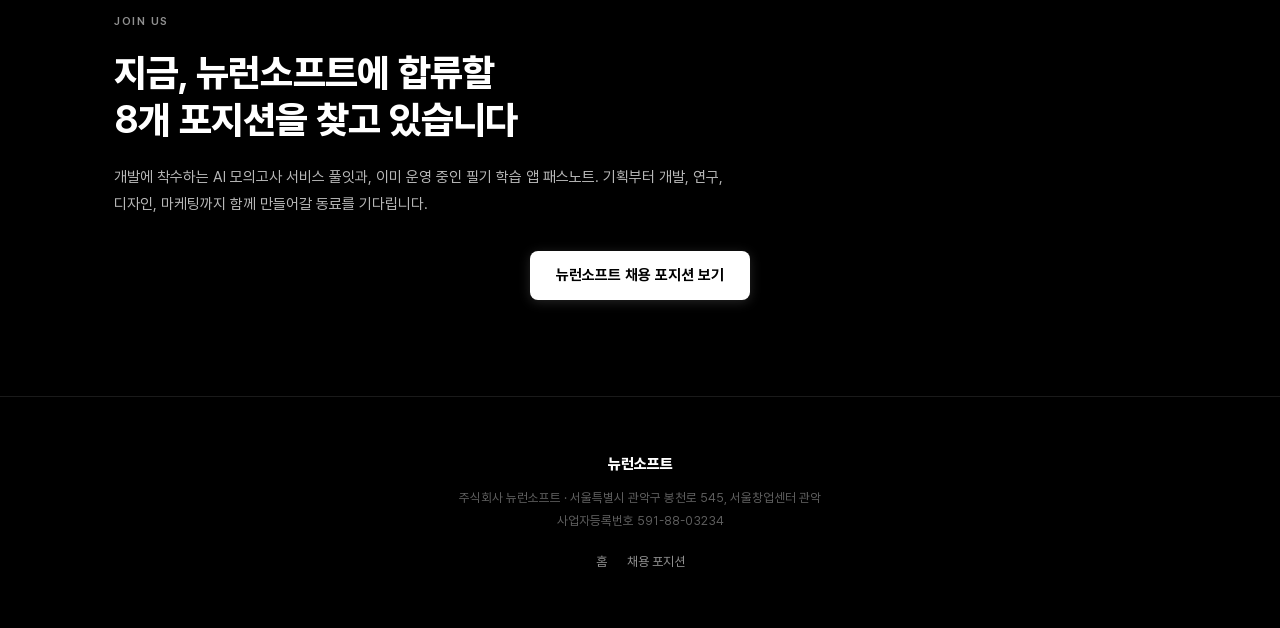
==== commit 3cb4b45d: "fix: 풀잇 관련 채용 공고를 실제 개발 현황(Confluence AI-136)에 맞게 수정 "8월 말 오픈", "막바지 개발 진행 중" 등 근거 없는 주장 제거 — 실제로는 풀" ====
--- a/index.html
+++ b/index.html
@@ -463,7 +463,7 @@
       <div class="pillar-card">
         <div class="pillar-label">Content</div>
         <div class="pillar-title">AI 모의고사 · 풀잇</div>
-        <div class="pillar-desc">Pass AI 출제 엔진 기반, 검수 가능한 문항을 무한 생성. 학생 개인화 추천·약점진단으로 이어지는 자체 서비스 풀잇을 8월 말 오픈 목표로 개발 중.</div>
+        <div class="pillar-desc">Pass AI 출제 엔진 기반, 검수 가능한 문항을 무한 생성. 학생 개인화 추천·약점진단으로 이어지는 자체 서비스 풀잇은 기획·문항 데이터셋을 마치고 실제 서비스 개발에 착수하는 단계.</div>
       </div>
       <div class="pillar-card">
         <div class="pillar-label">Distribution</div>
@@ -477,7 +477,7 @@
   <div class="section">
     <div class="eyebrow">Join Us</div>
     <h2 class="section-title">지금, 뉴런소프트에 합류할<br />8개 포지션을 찾고 있습니다</h2>
-    <p class="section-body">8월 말 오픈하는 AI 모의고사 서비스 풀잇과, 이미 운영 중인 필기 학습 앱 패스노트. 기획부터 개발, 연구, 디자인, 마케팅까지 함께 만들어갈 동료를 기다립니다.</p>
+    <p class="section-body">개발에 착수하는 AI 모의고사 서비스 풀잇과, 이미 운영 중인 필기 학습 앱 패스노트. 기획부터 개발, 연구, 디자인, 마케팅까지 함께 만들어갈 동료를 기다립니다.</p>
 
     <div class="hero-cta" style="margin-top: 32px;">
       <a href="/positions" class="btn-primary">뉴런소프트 채용 포지션 보기</a>
